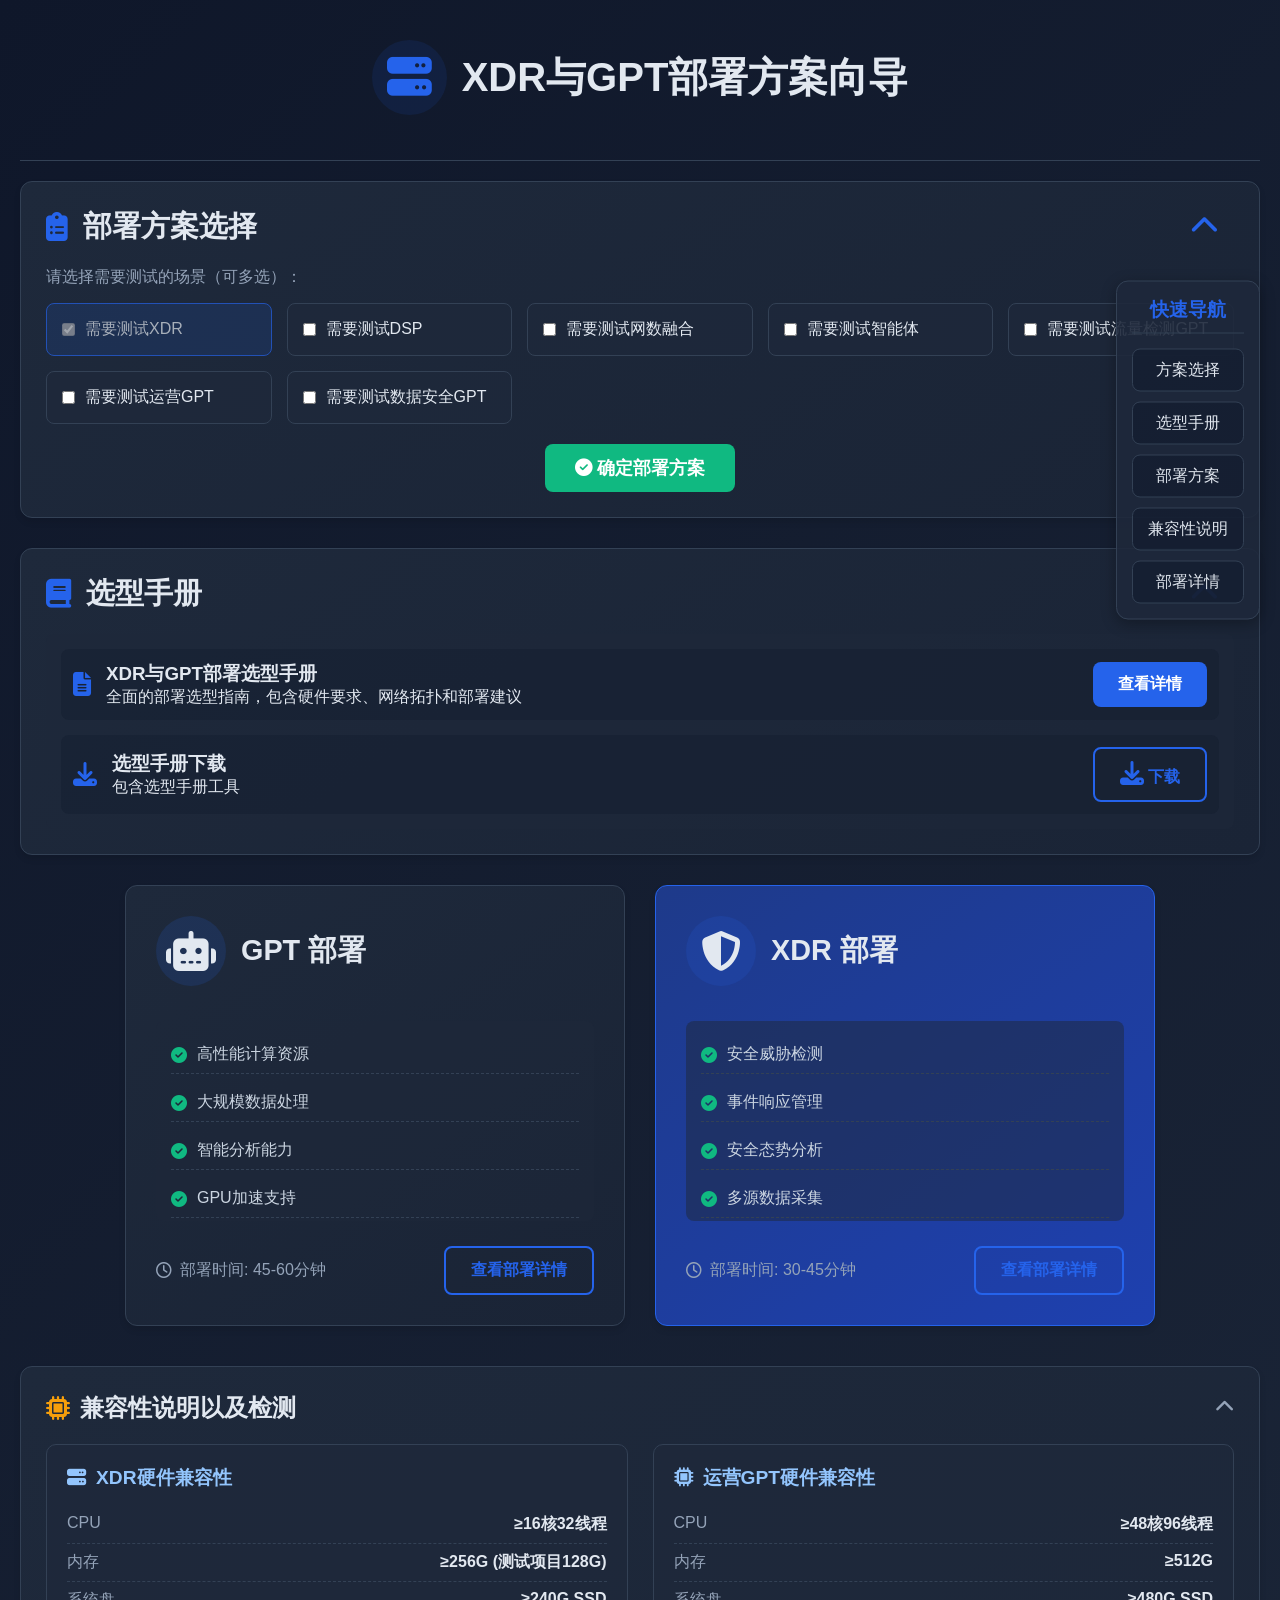
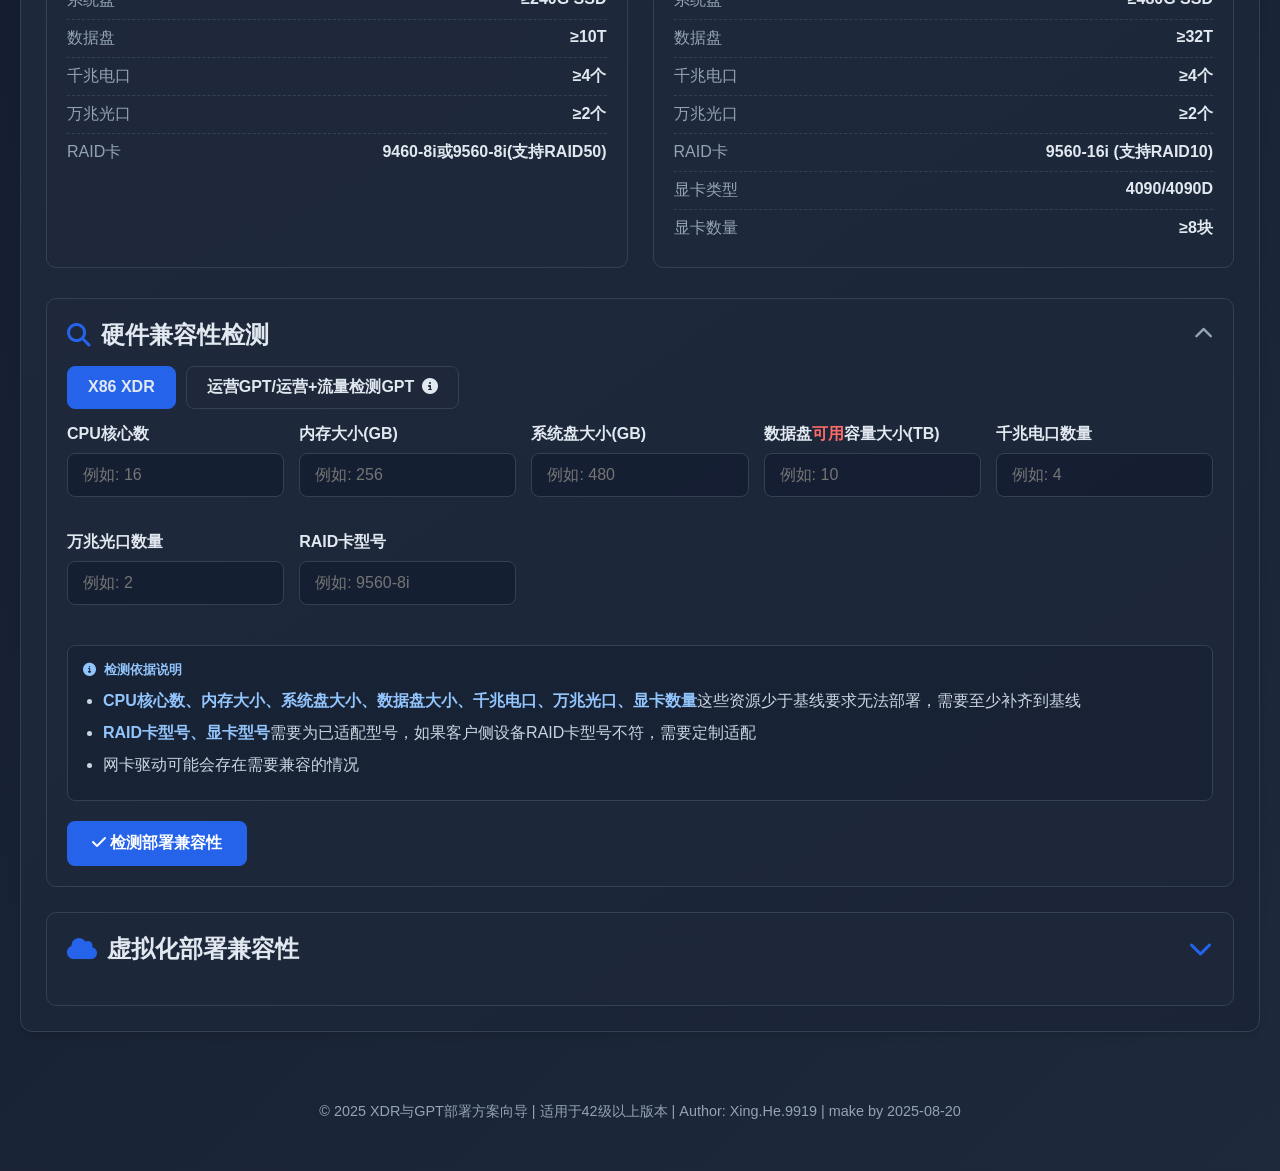
==== deployment-vercel-xdr.html @ 412e3602 "Add files via upload" ====
<!DOCTYPE html>
<html lang="zh-CN">
<head>
    <meta charset="UTF-8">
    <meta name="viewport" content="width=device-width, initial-scale=1.0">
    <title>XDR与GPT部署方案向导</title>
    <link rel="stylesheet" href="https://cdnjs.cloudflare.com/ajax/libs/font-awesome/6.4.0/css/all.min.css">
    <style>
        :root {
            --primary: #2563eb;
            --primary-dark: #1d4ed8;
            --secondary: #0f172a;
            --light: #f8fafc;
            --gray: #94a3b8;
            --success: #10b981;
            --warning: #f59e0b;
            --danger: #ef4444;
            --highlight: #ff6b6b;
            --card-shadow: 0 4px 6px rgba(0, 0, 0, 0.1);
            --transition: all 0.3s ease;
        }
        
        * {
            margin: 0;
            padding: 0;
            box-sizing: border-box;
            font-family: 'Segoe UI', Tahoma, Geneva, Verdana, sans-serif;
        }
        
        body {
            background: linear-gradient(135deg, #0f172a 0%, #1e293b 100%);
            color: #e2e8f0;
            min-height: 100vh;
            padding: 20px;
            position: relative;
        }
        
        .container {
            max-width: 1400px;
            margin: 0 auto;
            position: relative;
        }
        
        header {
            text-align: center;
            padding: 20px 0 30px;
            border-bottom: 1px solid #334155;
            margin-bottom: 20px;
        }
        
        .logo {
            display: flex;
            align-items: center;
            justify-content: center;
            gap: 15px;
            margin-bottom: 15px;
        }
        
        .logo i {
            font-size: 2.8rem;
            color: var(--primary);
            background: rgba(37, 99, 235, 0.1);
            padding: 15px;
            border-radius: 50%;
        }
        
        .logo h1 {
            font-size: 2.5rem;
            font-weight: 700;
            color: #e2e8f0;
        }
        
        /* 部署方案选择区域 */
        .deployment-scenario {
            background: linear-gradient(145deg, #1e293b, #1a2436);
            border: 1px solid #334155;
            border-radius: 12px;
            padding: 25px;
            margin-bottom: 30px;
            box-shadow: var(--card-shadow);
        }
        
        .scenario-header {
            display: flex;
            align-items: center;
            margin-bottom: 20px;
            cursor: pointer;
        }
        
        .scenario-header i {
            font-size: 1.8rem;
            color: var(--primary);
            margin-right: 15px;
        }
        
        .scenario-header h2 {
            font-size: 1.8rem;
            font-weight: 600;
            flex-grow: 1;
        }
        
        .toggle-btn {
            background: transparent;
            border: none;
            color: var(--gray);
            cursor: pointer;
            font-size: 1.2rem;
        }
        
        .scenario-options {
            display: grid;
            grid-template-columns: repeat(auto-fit, minmax(200px, 1fr));
            gap: 15px;
            margin-bottom: 20px;
        }
        
        .scenario-option {
            display: flex;
            align-items: center;
            padding: 15px;
            background: rgba(30, 41, 59, 0.7);
            border: 1px solid #334155;
            border-radius: 8px;
            cursor: pointer;
            transition: var(--transition);
            position: relative;
        }
        
        .scenario-option.disabled {
            cursor: not-allowed;
            opacity: 0.7;
        }
        
        .scenario-option.disabled label {
            cursor: not-allowed;
        }
        
        .scenario-option:hover:not(.disabled) {
            border-color: var(--primary);
            background: rgba(37, 99, 235, 0.1);
        }
        
        .scenario-option.selected {
            border-color: var(--primary);
            background: rgba(37, 99, 235, 0.2);
        }
        
        .scenario-option input {
            margin-right: 10px;
        }
        
        .scenario-option label {
            cursor: pointer;
            font-weight: 500;
        }
        
        .confirm-btn-container {
            text-align: center;
            margin-top: 20px;
        }
        
        .btn-confirm {
            padding: 12px 30px;
            background: var(--success);
            color: white;
            border: none;
            border-radius: 8px;
            font-weight: 600;
            cursor: pointer;
            transition: var(--transition);
            font-size: 1.1rem;
        }
        
        .btn-confirm:hover {
            background: #0da271;
            transform: translateY(-2px);
        }
        
        .deployment-recommendation {
            background: rgba(16, 185, 129, 0.15);
            border: 1px solid var(--success);
            border-radius: 8px;
            padding: 15px;
            display: none;
            margin-top: 20px;
            animation: fadeIn 0.5s ease;
        }
        
        .deployment-recommendation h4 {
            margin-bottom: 10px;
            color: var(--success);
            display: flex;
            align-items: center;
            gap: 10px;
        }
        
        .deployment-recommendation p {
            line-height: 1.6;
        }
        
        /* 场景选择区域 */
        .scenario-section {
            display: flex;
            gap: 30px;
            margin-bottom: 40px;
            flex-wrap: wrap;
            justify-content: center;
        }
        
        .scenario-card {
            background: linear-gradient(145deg, #1e293b, #1a2436);
            border: 1px solid #334155;
            border-radius: 12px;
            padding: 30px;
            width: 100%;
            max-width: 500px;
            box-shadow: var(--card-shadow);
            transition: var(--transition);
            cursor: pointer;
            display: flex;
            flex-direction: column;
            height: 100%;
        }
        
        .scenario-card:hover {
            transform: translateY(-5px);
            border-color: var(--primary);
            box-shadow: 0 10px 25px rgba(0, 0, 0, 0.2);
        }
        
        .scenario-card.selected {
            border-color: var(--primary);
            background: linear-gradient(145deg, #1e3a8a, #1e40af);
        }
        
        .card-header {
            display: flex;
            align-items: center;
            gap: 15px;
            margin-bottom: 20px;
        }
        
        .card-icon {
            font-size: 2.5rem;
            width: 70px;
            height: 70px;
            border-radius: 50%;
            display: flex;
            align-items: center;
            justify-content: center;
            background: rgba(37, 99, 235, 0.15);
        }
        
        .card-title {
            font-size: 1.8rem;
            font-weight: 700;
        }
        
        .card-content {
            margin-bottom: 25px;
            flex-grow: 1;
        }
        
        .requirements {
            list-style: none;
            margin-top: 15px;
            background: rgba(30, 41, 59, 0.5);
            border-radius: 8px;
            padding: 15px;
            min-height: 150px;
            max-height: 200px;
            overflow-y: auto;
        }
        
        .requirements li {
            display: flex;
            align-items: flex-start;
            gap: 10px;
            margin-bottom: 10px;
            color: #cbd5e1;
            padding: 8px 0;
            border-bottom: 1px dashed #334155;
        }
        
        .requirements li:last-child {
            border-bottom: none;
        }
        
        .requirements li i {
            color: var(--success);
            margin-top: 3px;
        }
        
        .card-footer {
            display: flex;
            justify-content: space-between;
            align-items: center;
            margin-top: auto;
        }
        
        .time-estimate {
            display: flex;
            align-items: center;
            gap: 8px;
            color: var(--gray);
        }
        
        .btn {
            padding: 12px 25px;
            border-radius: 8px;
            font-weight: 600;
            cursor: pointer;
            transition: var(--transition);
            border: none;
            font-size: 1rem;
        }
        
        .btn-primary {
            background: var(--primary);
            color: white;
        }
        
        .btn-primary:hover {
            background: var(--primary-dark);
        }
        
        .btn-outline {
            background: transparent;
            border: 2px solid var(--primary);
            color: var(--primary);
        }
        
        .btn-outline:hover {
            background: rgba(37, 99, 235, 0.1);
        }
        
        /* 兼容性说明以及检测 */
        .hardware-section {
            background: linear-gradient(145deg, #1e293b, #1a2436);
            border: 1px solid #334155;
            border-radius: 12px;
            padding: 25px;
            margin-bottom: 40px;
            box-shadow: var(--card-shadow);
        }
        
        .section-header {
            display: flex;
            align-items: center;
            justify-content: space-between;
            margin-bottom: 20px;
            cursor: pointer;
        }
        
        .section-title {
            font-size: 1.5rem;
            font-weight: 700;
            display: flex;
            align-items: center;
            gap: 10px;
        }
        
        .section-title i {
            color: var(--warning);
        }
        
        .hardware-content {
            display: grid;
            grid-template-columns: repeat(auto-fit, minmax(300px, 1fr));
            gap: 25px;
            margin-bottom: 30px;
        }
        
        .hardware-item {
            background: rgba(30, 41, 59, 0.7);
            border: 1px solid #334155;
            border-radius: 10px;
            padding: 20px;
        }
        
        .hardware-title {
            font-size: 1.2rem;
            margin-bottom: 15px;
            display: flex;
            align-items: center;
            gap: 10px;
            color: #93c5fd;
        }
        
        .specs {
            list-style: none;
        }
        
        .specs li {
            padding: 8px 0;
            border-bottom: 1px dashed #334155;
            display: flex;
            justify-content: space-between;
        }
        
        .specs li:last-child {
            border-bottom: none;
        }
        
        .spec-name {
            color: var(--gray);
        }
        
        .spec-value {
            font-weight: 600;
        }
        
        .highlight {
            color: var(--highlight);
            font-weight: 700;
        }
        
        /* 兼容性检测表单 */
        .compatibility-check {
            background: rgba(30, 41, 59, 0.7);
            border: 1px solid #334155;
            border-radius: 10px;
            padding: 20px;
            margin-top: 20px;
        }
        
        .check-header {
            display: flex;
            align-items: center;
            justify-content: space-between;
            margin-bottom: 15px;
            cursor: pointer;
        }
        
        .check-header-content {
            display: flex;
            align-items: center;
            gap: 10px;
        }
        
        .check-header-content i {
            color: var(--primary);
            font-size: 1.5rem;
        }
        
        .check-header-content h4 {
            font-size: 1.5rem;
            font-weight: 600;
        }
        
        .hardware-tabs {
            display: flex;
            gap: 10px;
            margin-bottom: 15px;
        }
        
        .hardware-tab {
            padding: 10px 20px;
            background: rgba(30, 41, 59, 0.7);
            border-radius: 8px;
            cursor: pointer;
            transition: var(--transition);
            border: 1px solid #334155;
            font-weight: 600;
            display: flex;
            align-items: center;
            gap: 8px;
            position: relative;
        }
        
        .hardware-tab:hover, .hardware-tab.active {
            background: var(--primary);
            border-color: var(--primary);
        }
        
        .hardware-form {
            display: none;
        }
        
        .hardware-form.active {
            display: block;
            animation: fadeIn 0.5s ease;
        }
        
        .form-group {
            margin-bottom: 20px;
        }
        
        .form-group label {
            display: block;
            margin-bottom: 8px;
            font-weight: 600;
        }
        
        .form-control {
            width: 100%;
            padding: 12px 15px;
            background: rgba(15, 23, 42, 0.5);
            border: 1px solid #334155;
            border-radius: 8px;
            color: white;
            font-size: 1rem;
        }
        
        .form-control:focus {
            outline: none;
            border-color: var(--primary);
        }
        
        .form-grid {
            display: grid;
            grid-template-columns: repeat(auto-fit, minmax(200px, 1fr));
            gap: 15px;
        }
        
        .result-box {
            margin-top: 20px;
            padding: 15px;
            border-radius: 8px;
            display: none;
            animation: fadeIn 0.5s ease;
        }
        
        .result-success {
            background: rgba(16, 185, 129, 0.15);
            border: 1px solid var(--success);
        }
        
        .result-warning {
            background: rgba(245, 158, 11, 0.15);
            border: 1px solid var(--warning);
        }
        
        .result-error {
            background: rgba(239, 68, 68, 0.15);
            border: 1px solid var(--danger);
        }
        
        /* 检测依据说明 */
        .compatibility-instructions {
            background: rgba(15, 23, 42, 0.3);
            border: 1px solid #334155;
            border-radius: 8px;
            padding: 15px;
            margin: 20px 0;
        }
        
        .compatibility-instructions h5 {
            color: #93c5fd;
            margin-bottom: 10px;
            display: flex;
            align-items: center;
            gap: 8px;
        }
        
        .compatibility-instructions ul {
            padding-left: 20px;
            color: #cbd5e1;
        }
        
        .compatibility-instructions li {
            margin-bottom: 8px;
            line-height: 1.5;
        }
        
        .compatibility-instructions li strong {
            color: #93c5fd;
        }
        
        .info-tooltip {
            position: relative;
            display: inline-block;
            cursor: help;
        }
        
        .info-tooltip .tooltip-text {
            visibility: hidden;
            width: 300px;
            background-color: #1e293b;
            color: #e2e8f0;
            text-align: center;
            border-radius: 6px;
            padding: 10px;
            position: absolute;
            z-index: 1;
            bottom: 125%;
            left: 50%;
            transform: translateX(-50%);
            opacity: 0;
            transition: opacity 0.3s;
            border: 1px solid #334155;
            box-shadow: 0 4px 8px rgba(0,0,0,0.3);
            font-size: 0.9rem;
            line-height: 1.4;
        }
        
        .info-tooltip:hover .tooltip-text {
            visibility: visible;
            opacity: 1;
        }
        
        /* 虚拟化部署兼容性区域 */
        .virtualization-section {
            background: rgba(30, 41, 59, 0.7);
            border: 1px solid #334155;
            border-radius: 10px;
            padding: 20px;
            margin-top: 25px;
        }
        
        .virtualization-header {
            display: flex;
            align-items: center;
            margin-bottom: 20px;
            gap: 10px;
            cursor: pointer;
        }
        
        .virtualization-header i {
            color: var(--primary);
            font-size: 1.5rem;
        }
        
        .virtualization-header h4 {
            font-size: 1.5rem;
            font-weight: 600;
            flex-grow: 1;
        }
        
        .virtualization-tabs {
            display: flex;
            gap: 10px;
            margin-bottom: 15px;
        }
        
        .virtualization-tab {
            padding: 10px 20px;
            background: rgba(30, 41, 59, 0.7);
            border-radius: 8px;
            cursor: pointer;
            transition: var(--transition);
            border: 1px solid #334155;
            font-weight: 600;
        }
        
        .virtualization-tab:hover, .virtualization-tab.active {
            background: var(--primary);
            border-color: var(--primary);
        }
        
        .virtualization-content {
            display: none;
        }
        
        .virtualization-content.active {
            display: block;
            animation: fadeIn 0.5s ease;
        }
        
        .compatibility-list {
            list-style: none;
            padding: 0;
            margin-top: 15px;
        }
        
        .compatibility-list li {
            padding: 10px 15px;
            margin-bottom: 8px;
            background: rgba(15, 23, 42, 0.3);
            border-radius: 8px;
            display: flex;
            align-items: center;
            gap: 10px;
        }
        
        .compatibility-list li i {
            color: var(--success);
        }
        
        .virtualization-warning {
            background: rgba(245, 158, 11, 0.15);
            border: 1px solid var(--warning);
            border-radius: 8px;
            padding: 15px;
            margin-top: 15px;
        }
        
        /* 详情区域 */
        .detail-section {
            display: none;
            background: linear-gradient(145deg, #1e293b, #1a2436);
            border: 1px solid #334155;
            border-radius: 12px;
            padding: 25px;
            box-shadow: var(--card-shadow);
            margin-bottom: 40px;
        }
        
        .detail-header {
            display: flex;
            align-items: center;
            justify-content: space-between;
            margin-bottom: 25px;
            padding-bottom: 15px;
            border-bottom: 1px solid #334155;
        }
        
        .detail-title {
            font-size: 1.8rem;
            font-weight: 700;
            display: flex;
            align-items: center;
            gap: 15px;
        }
        
        .tabs {
            display: flex;
            gap: 10px;
            margin-bottom: 25px;
            flex-wrap: wrap;
        }
        
        .tab {
            padding: 12px 25px;
            background: rgba(30, 41, 59, 0.7);
            border-radius: 8px;
            cursor: pointer;
            transition: var(--transition);
            border: 1px solid #334155;
            font-weight: 600;
        }
        
        .tab:hover, .tab.active {
            background: var(--primary);
            border-color: var(--primary);
        }
        
        .tab-content {
            display: none;
        }
        
        .tab-content.active {
            display: block;
            animation: fadeIn 0.5s ease;
        }
        
        @keyframes fadeIn {
            from { opacity: 0; transform: translateY(10px); }
            to { opacity: 1; transform: translateY(0); }
        }
        
        .compatibility-grid {
            display: grid;
            grid-template-columns: repeat(auto-fit, minmax(300px, 1fr));
            gap: 20px;
        }
        
        .compatibility-card {
            background: rgba(30, 41, 59, 0.7);
            border: 1px solid #334155;
            border-radius: 10px;
            padding: 20px;
            transition: var(--transition);
        }
        
       .compatibility-card:hover {
            transform: translateY(-3px);
            border-color: var(--primary);
        }
        
        .card-status {
            display: flex;
            align-items: center;
            gap: 8px;
            margin-bottom: 15px;
            font-weight: 600;
        }
        
        .status-dot {
            width: 12px;
            height: 12px;
            border-radius: 50%;
        }
        
        .status-approved {
            background: var(--success);
        }
        
        .status-warning {
            background: var(--warning);
        }
        
        .status-pending {
            background: var(--gray);
        }
        
        .topology-diagram {
            background: rgba(30, 41, 59, 0.7);
            border-radius: 10px;
            padding: 25px;
            text-align: center;
            border: 1px solid #334155;
            margin-bottom: 25px;
            overflow: auto;
        }
        
        .topology-img {
            max-width: 100%;
            border-radius: 8px;
            box-shadow: 0 4px 8px rgba(0, 0, 0, 0.2);
        }
        
        .ports-table {
            width: 100%;
            border-collapse: collapse;
            background: rgba(30, 41, 59, 0.7);
            border-radius: 10px;
            overflow: hidden;
            border: 1px solid #334155;
        }
        
        .ports-table th {
            background: rgba(37, 99, 235, 0.2);
            padding: 15px;
            text-align: left;
        }
        
        .ports-table td {
            padding: 12px 15px;
            border-bottom: 1px solid #334155;
        }
        
        .ports-table tr:last-child td {
            border-bottom: none;
        }
        
        .ports-table tr:nth-child(even) {
            background: rgba(15, 23, 42, 0.3);
        }
        
        .steps-container {
            counter-reset: step;
        }
        
        .step {
            display: flex;
            margin-bottom: 25px;
            padding-bottom: 25px;
            border-bottom: 1px dashed #334155;
            position: relative;
        }
        
        .step:last-child {
            border-bottom: none;
            margin-bottom: 0;
            padding-bottom: 0;
        }
        
        .step-number {
            min-width: 40px;
            height: 40px;
            background: var(--primary);
            border-radius: 50%;
            display: flex;
            align-items: center;
            justify-content: center;
            font-weight: 700;
            margin-right: 20px;
            position: relative;
        }
        
        .step-number:before {
            counter-increment: step;
            content: counter(step);
        }
        
        .step-content {
            flex-grow: 1;
        }
        
        .step-title {
            font-size: 1.2rem;
            margin-bottom: 10px;
            font-weight: 700;
        }
        
        .step-description {
            color: #cbd5e1;
            margin-bottom: 15px;
            line-height: 1.6;
        }
        
        .step-actions {
            display: flex;
            gap: 10px;
        }
        
        .btn-sm {
            padding: 8px 15px;
            font-size: 0.9rem;
        }
        
        .btn-secondary {
            background: #4a5568;
            color: white;
        }
        
        .btn-secondary:hover {
            background: #3d4657;
        }
        
        .btn-success {
            background: var(--success);
            color: white;
        }
        
        .btn-success:hover {
            background: #0da271;
        }
        
        .btn-warning {
            background: var(--warning);
            color: white;
        }
        
        .btn-warning:hover {
            background: #db8c0a;
        }
        
        .step-completed {
            position: absolute;
            top: 10px;
            right: 10px;
            background: var(--success);
            color: white;
            padding: 5px 10px;
            border-radius: 20px;
            font-size: 0.85rem;
            display: none;
        }
        
        .step.completed .step-completed {
           display: block;
        }
        
        .step.completed .step-number {
            background: var(--success);
        }
        
        .footer {
            text-align: center;
            padding: 30px 0;
            color: var(--gray);
            font-size: 0.9rem;
        }
        
        .deployment-status {
            display: flex;
            align-items: center;
            gap: 10px;
            background: rgba(30, 41, 59, 0.7);
            border: 1px solid #334155;
            border-radius: 8px;
            padding: 12px 15px;
            margin-bottom: 20px;
        }
        
        .status-indicator {
            width: 12px;
            height: 12px;
            border-radius: 50%;
            background: var(--gray);
        }
        
        .status-active {
            background: var(--success);
            box-shadow: 0 0 8px var(--success);
        }
        
        .topology-notes {
            background: rgba(30, 41, 59, 0.7);
            border-radius: 10px;
            padding: 20px;
            border: 1px solid #334155;
            margin-top: 20px;
        }
        
        .topology-notes h4 {
            margin-bottom: 15px;
            color: #93c5fd;
        }
        
        .topology-notes ol {
            padding-left: 20px;
        }
        
        .topology-notes li {
            margin-bottom: 10px;
            line-height: 1.6;
        }
        
        /* 选型手册模块 */
        .selection-guide {
            background: linear-gradient(145deg, #1e293b, #1a2436);
            border: 1px solid #334155;
            border-radius: 12px;
            padding: 25px;
            margin-bottom: 30px;
            box-shadow: var(--card-shadow);
        }
        
        .guide-header {
            display: flex;
            align-items: center;
            margin-bottom: 20px;
            cursor: pointer;
        }
        
        .guide-header i {
            font-size: 1.8rem;
            color: var(--primary);
            margin-right: 15px;
        }
        
        .guide-header h2 {
            font-size: 1.8rem;
            font-weight: 600;
            flex-grow: 1;
        }
        
        .guide-content {
            display: flex;
            flex-direction: column;
            gap: 15px;
            padding: 15px;
            background: rgba(30, 41, 59, 0.5);
            border-radius: 8px;
        }
        
        .guide-item {
            display: flex;
            align-items: center;
            gap: 15px;
            padding: 12px;
            border-radius: 8px;
            background: rgba(15, 23, 42, 0.3);
            transition: var(--transition);
            flex-wrap: wrap;
        }
        
        .guide-item:hover {
            background: rgba(37, 99, 235, 0.1);
        }
        
        .guide-item i {
            font-size: 1.5rem;
            color: var(--primary);
        }
        
        .guide-text {
            flex-grow: 1;
        }
        
        /* 快速导航 */
        .quick-nav {
            position: fixed;
            top: 50%;
            right: 20px;
            transform: translateY(-50%);
            background: rgba(30, 41, 59, 0.9);
            border: 1px solid #334155;
            border-radius: 12px;
            padding: 15px;
            z-index: 1000;
            box-shadow: 0 4px 15px rgba(0, 0, 0, 0.3);
        }
        
        .nav-title {
            text-align: center;
            margin-bottom: 15px;
            padding-bottom: 10px;
            border-bottom: 1px solid #334155;
            color: var(--primary);
        }
        
        .nav-links {
            display: flex;
            flex-direction: column;
            gap: 10px;
        }
        
        .nav-link {
            padding: 10px 15px;
            background: rgba(15, 23, 42, 0.5);
            border-radius: 8px;
            cursor: pointer;
            transition: var(--transition);
            border: 1px solid #334155;
            text-align: center;
        }
        
        .nav-link:hover, .nav-link.active {
            background: var(--primary);
            border-color: var(--primary);
        }
        
        /* 网络规划表格样式 */
        .network-table {
            width: 100%;
            border-collapse: collapse;
            background: rgba(30, 41, 59, 0.7);
            border-radius: 10px;
            overflow: hidden;
            border: 1px solid #334155;
            margin-top: 15px;
        }
        
        .network-table th, .network-table td {
            padding: 12px 15px;
            border: 1px solid #334155;
        }
        
        .network-table th {
            background: rgba(37, 99, 235, 0.2);
            text-align: left;
        }
        
        .network-table tr:nth-child(even) {
            background: rgba(15, 23, 42, 0.3);
        }
        
        /* 响应式设计 */
        @media (max-width: 992px) {
            .scenario-section {
                flex-direction: column;
                align-items: center;
            }
            
            .scenario-card {
                max-width: 100%;
            }
            
            .quick-nav {
                display: none;
            }
        }
        
        @media (max-width: 768px) {
            .logo h1 {
                font-size: 2rem;
            }
            
            .card-title {
                font-size: 1.5rem;
            }
            
            .hardware-content {
                grid-template-columns: 1fr;
            }
            
            .detail-title {
                font-size: 1.5rem;
            }
            
            .tabs {
                overflow-x: auto;
                padding-bottom: 10px;
            }
            
            .scenario-options {
                grid-template-columns: 1fr 1fr;
            }
            
            .network-table {
                font-size: 0.85rem;
            }
            
            .network-table th, .network-table td {
                padding: 8px 10px;
            }
        }
        
        @media (max-width: 480px) {
            .scenario-options {
                grid-template-columns: 1fr;
            }
            
            .network-table {
                font-size: 0.75rem;
            }
            
            .network-table th, .network-table td {
                padding: 6px 8px;
            }
        }
    </style>
</head>
<body>
    <div class="container">
        <header>
            <div class="logo">
                <i class="fas fa-server"></i>
                <h1>XDR与GPT部署方案向导</h1>
            </div>
        </header>
        
        <!-- 快速导航 -->
        <div class="quick-nav">
            <h3 class="nav-title">快速导航</h3>
            <div class="nav-links">
                <div class="nav-link" onclick="scrollToSection('deployment-scenario')">方案选择</div>
                <div class="nav-link" onclick="scrollToSection('selection-guide')">选型手册</div>
                <div class="nav-link" onclick="scrollToSection('scenario-section')">部署方案</div>
                <div class="nav-link" onclick="scrollToSection('hardware-section')">兼容性说明</div>
                <div class="nav-link" onclick="scrollToSection('detail-section')">部署详情</div>
            </div>
        </div>
        
        <!-- 部署方案选择区域 -->
        <section class="deployment-scenario" id="deployment-scenario">
            <div class="scenario-header" onclick="toggleSection(this.parentNode)">
                <i class="fas fa-clipboard-list"></i>
                <h2>部署方案选择</h2>
                <button class="toggle-btn">
                    <i class="fas fa-chevron-up"></i>
                </button>
            </div>
            
            <div class="scenario-content">
                <p style="margin-bottom: 15px; color: #94a3b8;">请选择需要测试的场景（可多选）：</p>
                
                <div class="scenario-options">
                    <div class="scenario-option disabled selected" onclick="toggleScenario('xdr')">
                        <input type="checkbox" id="scenario-xdr" checked disabled>
                        <label for="scenario-xdr">需要测试XDR</label>
                    </div>
                    
                    <div class="scenario-option" onclick="toggleScenario('dsp')">
                        <input type="checkbox" id="scenario-dsp">
                        <label for="scenario-dsp">需要测试DSP</label>
                    </div>
                    
                    <div class="scenario-option" onclick="toggleScenario('network')">
                        <input type="checkbox" id="scenario-network">
                        <label for="scenario-network">需要测试网数融合</label>
                    </div>
                    
                    <div class="scenario-option" onclick="toggleScenario('ai')">
                        <input type="checkbox" id="scenario-ai">
                        <label for="scenario-ai">需要测试智能体</label>
                    </div>
                    
                    <div class="scenario-option" onclick="toggleScenario('flow-gpt')">
                        <input type="checkbox" id="scenario-flow-gpt">
                        <label for="scenario-flow-gpt">需要测试流量检测GPT</label>
                    </div>
                    
                    <div class="scenario-option" onclick="toggleScenario('ops-gpt')">
                        <input type="checkbox" id="scenario-ops-gpt">
                        <label for="scenario-ops-gpt">需要测试运营GPT</label>
                    </div>
                    
                    <div class="scenario-option" onclick="toggleScenario('data-gpt')">
                        <input type="checkbox" id="scenario-data-gpt">
                        <label for="scenario-data-gpt">需要测试数据安全GPT</label>
                    </div>
                </div>
                
                <div class="confirm-btn-container">
                    <button class="btn-confirm" onclick="confirmScenarios()">
                        <i class="fas fa-check-circle"></i> 确定部署方案
                    </button>
                </div>
                
                <div class="deployment-recommendation" id="deployment-recommendation">
                    <h4><i class="fas fa-lightbulb"></i> 部署方案建议</h4>
                    <p id="recommendation-text"></p>
                </div>
            </div>
        </section>
        
        <!-- 选型手册模块 -->
        <section class="selection-guide" id="selection-guide">
            <div class="guide-header" onclick="toggleSection(this.parentNode)">
                <i class="fas fa-book"></i>
                <h2>选型手册</h2>
                <button class="toggle-btn">
                    <i class="fas fa-chevron-up"></i>
                </button>
            </div>
            
            <div class="guide-content">
                <div class="guide-item">
                    <i class="fas fa-file-alt"></i>
                    <div class="guide-text">
                        <h3>XDR与GPT部署选型手册</h3>
                        <p>全面的部署选型指南，包含硬件要求、网络拓扑和部署建议</p>
                    </div>
                    <button class="btn btn-primary" onclick="window.open('https://support.sangfor.com.cn/productDocument/read?product_id=141&version_id=1132&category_id=329758', '_blank')">
                        查看详情
                    </button>
                </div>
                
                <div class="guide-item">
                    <i class="fas fa-download"></i>
                    <div class="guide-text">
                        <h3>选型手册下载</h3>
                        <p>包含选型手册工具</p>
                    </div>
                    <button class="btn btn-outline">
                        <i class="fas fa-download"></i> 下载
                    </button>
                </div>
            </div>
        </section>
        
        <main>
            <section class="scenario-section" id="scenario-section">
                <div class="scenario-card" id="gpt-card" onclick="selectScenario('gpt')">
                    <div class="card-header">
                        <div class="card-icon">
                            <i class="fas fa-robot"></i>
                        </div>
                        <div>
                            <h2 class="card-title">GPT 部署</h2>
                        </div>
                    </div>
                    <div class="card-content">
                        <ul class="requirements">
                            <li><i class="fas fa-check-circle"></i> 高性能计算资源</li>
                            <li><i class="fas fa-check-circle"></i> 大规模数据处理</li>
                            <li><i class="fas fa-check-circle"></i> 智能分析能力</li>
                            <li><i class="fas fa-check-circle"></i> GPU加速支持</li>
                            <li><i class="fas fa-check-circle"></i> 高速网络连接</li>
                        </ul>
                    </div>
                    <div class="card-footer">
                        <div class="time-estimate">
                            <i class="far fa-clock"></i>
                            <span>部署时间: 45-60分钟</span>
                        </div>
                        <button class="btn btn-outline" onclick="viewDetails('gpt', event)">查看部署详情</button>
                    </div>
                </div>
                
                <div class="scenario-card" id="xdr-card" onclick="selectScenario('xdr')">
                    <div class="card-header">
                        <div class="card-icon">
                            <i class="fas fa-shield-alt"></i>
                        </div>
                        <div>
                            <h2 class="card-title">XDR 部署</h2>
                        </div>
                    </div>
                    <div class="card-content">
                        <ul class="requirements">
                            <li><i class="fas fa-check-circle"></i> 安全威胁检测</li>
                            <li><i class="fas fa-check-circle"></i> 事件响应管理</li>
                            <li><i class="fas fa-check-circle"></i> 安全态势分析</li>
                            <li><i class="fas fa-check-circle"></i> 多源数据采集</li>
                            <li><i class="fas fa-check-circle"></i> 实时监控告警</li>
                        </ul>
                    </div>
                    <div class="card-footer">
                        <div class="time-estimate">
                            <i class="far fa-clock"></i>
                            <span>部署时间: 30-45分钟</span>
                        </div>
                        <button class="btn btn-outline" onclick="viewDetails('xdr', event)">查看部署详情</button>
                    </div>
                </div>
            </section>
            
            <!-- 兼容性说明以及检测 -->
            <section class="hardware-section" id="hardware-section">
                <div class="section-header" onclick="toggleSection(this.parentNode)">
                    <h3 class="section-title"><i class="fas fa-microchip"></i> 兼容性说明以及检测</h3>
                    <button class="toggle-btn">
                        <i class="fas fa-chevron-up"></i>
                    </button>
                </div>
                
                <div class="hardware-content">
                    <div class="hardware-item">
                        <h4 class="hardware-title"><i class="fas fa-server"></i> XDR硬件兼容性</h4>
                        <ul class="specs">
                            <li><span class="spec-name">CPU</span><span class="spec-value">≥16核32线程</span></li>
                            <li><span class="spec-name">内存</span><span class="spec-value">≥256G (测试项目128G)</span></li>
                            <li><span class="spec-name">系统盘</span><span class="spec-value">≥240G SSD</span></li>
                            <li><span class="spec-name">数据盘</span><span class="spec-value">≥10T</span></li>
                            <li><span class="spec-name">千兆电口</span><span class="spec-value">≥4个</span></li>
                            <li><span class="spec-name">万兆光口</span><span class="spec-value">≥2个</span></li>
                            <li><span class="spec-name">RAID卡</span><span class="spec-value">9460-8i或9560-8i(支持RAID50)</span></li>
                        </ul>
                    </div>
                    
                    <div class="hardware-item">
                        <h4 class="hardware-title"><i class="fas fa-microchip"></i> 运营GPT硬件兼容性</h4>
                        <ul class="specs">
                            <li><span class="spec-name">CPU</span><span class="spec-value">≥48核96线程</span></li>
                            <li><span class="spec-name">内存</span><span class="spec-value">≥512G</span></li>
                            <li><span class="spec-name">系统盘</span><span class="spec-value">≥480G SSD</span></li>
                            <li><span class="spec-name">数据盘</span><span class="spec-value">≥32T</span></li>
                            <li><span class="spec-name">千兆电口</span><span class="spec-value">≥4个</span></li>
                            <li><span class="spec-name">万兆光口</span><span class="spec-value">≥2个</span></li>
                            <li><span class="spec-name">RAID卡</span><span class="spec-value">9560-16i (支持RAID10)</span></li>
                            <li><span class="spec-name">显卡类型</span><span class="spec-value">4090/4090D</span></li>
                            <li><span class="spec-name">显卡数量</span><span class="spec-value">≥8块</span></li>
                        </ul>
                    </div>
                </div>
                
                <div class="compatibility-check">
                    <div class="check-header" onclick="toggleCompatibilityCheck()">
                        <div class="check-header-content">
                            <i class="fas fa-search"></i>
                            <h4>硬件兼容性检测</h4>
                        </div>
                        <button class="toggle-btn">
                            <i class="fas fa-chevron-up"></i>
                        </button>
                    </div>
                    
                    <div class="compatibility-check-content">
                        <div class="hardware-tabs">
                            <div class="hardware-tab active" onclick="switchHardwareTab('xdr')">X86 XDR</div>
                            <div class="hardware-tab" onclick="switchHardwareTab('gpt')">
                                运营GPT/运营+流量检测GPT
                                <div class="info-tooltip">
                                    <i class="fas fa-info-circle"></i>
                                    <span class="tooltip-text">运营+流量检测GPT为同一台8卡设备同时部署运营+流量检测GPT</span>
                                </div>
                            </div>
                        </div>
                        
                        <!-- XDR检测表单 -->
                        <div id="xdr-form" class="hardware-form active">
                            <div class="form-grid">
                                <div class="form-group">
                                    <label for="xdr-cpu-info">CPU核心数</label>
                                    <input type="number" id="xdr-cpu-info" class="form-control" placeholder="例如: 16">
                                </div>
                                
                                <div class="form-group">
                                    <label for="xdr-memory-info">内存大小(GB)</label>
                                    <input type="number" id="xdr-memory-info" class="form-control" placeholder="例如: 256">
                                </div>
                                
                                <div class="form-group">
                                    <label for="xdr-system-disk">系统盘大小(GB)</label>
                                    <input type="number" id="xdr-system-disk" class="form-control" placeholder="例如: 480">
                                </div>
                                
                                <div class="form-group">
                                    <label for="xdr-data-disk">数据盘<span class="highlight">可用</span>容量大小(TB)</label>
                                    <input type="number" id="xdr-data-disk" class="form-control" placeholder="例如: 10">
                                </div>
                                
                                <div class="form-group">
                                    <label for="xdr-gigabit-ports">千兆电口数量</label>
                                    <input type="number" id="xdr-gigabit-ports" class="form-control" placeholder="例如: 4">
                                </div>
                                
                                <div class="form-group">
                                    <label for="xdr-ten-gigabit-ports">万兆光口数量</label>
                                    <input type="number" id="xdr-ten-gigabit-ports" class="form-control" placeholder="例如: 2">
                                </div>
                                
                                <div class="form-group">
                                    <label for="xdr-raid-info">RAID卡型号</label>
                                    <input type="text" id="xdr-raid-info" class="form-control" placeholder="例如: 9560-8i">
                                </div>
                            </div>
                            
                            <!-- 新增检测依据说明 -->
                            <div class="compatibility-instructions">
                                <h5><i class="fas fa-info-circle"></i> 检测依据说明</h5>
                                <ul>
                                    <li><strong>CPU核心数、内存大小、系统盘大小、数据盘大小、千兆电口、万兆光口、显卡数量</strong>这些资源少于基线要求无法部署，需要至少补齐到基线</li>
                                    <li><strong>RAID卡型号、显卡型号</strong>需要为已适配型号，如果客户侧设备RAID卡型号不符，需要定制适配</li>
                                    <li>网卡驱动可能会存在需要兼容的情况</li>
                                </ul>
                            </div>
                            
                            <button class="btn btn-primary" onclick="checkCompatibility('xdr')">
                                <i class="fas fa-check"></i> 检测部署兼容性
                            </button>
                        </div>
                        
                        <!-- GPT检测表单 -->
                        <div id="gpt-form" class="hardware-form">
                            <div class="form-grid">
                                <div class="form-group">
                                    <label for="gpt-cpu-info">CPU核心数</label>
                                    <input type="number" id="gpt-cpu-info" class="form-control" placeholder="例如: 48">
                                </div>
                                
                                <div class="form-group">
                                    <label for="gpt-memory-info">内存大小(GB)</label>
                                    <input type="number" id="gpt-memory-info" class="form-control" placeholder="例如: 512">
                                </div>
                                
                                <div class="form-group">
                                    <label for="gpt-system-disk">系统盘大小(GB)</label>
                                    <input type="number" id="gpt-system-disk" class="form-control" placeholder="例如: 960">
                                </div>
                                
                                <div class="form-group">
                                    <label for="gpt-data-disk">数据盘<span class="highlight">裸</span>容量大小(TB)</label>
                                    <input type="number" id="gpt-data-disk" class="form-control" placeholder="例如: 32">
                                </div>
                                
                                <div class="form-group">
                                    <label for="gpt-gigabit-ports">千兆电口数量</label>
                                    <input type="number" id="gpt-gigabit-ports" class="form-control" placeholder="例如: 4">
                                </div>
                                
                                <div class="form-group">
                                    <label for="gpt-ten-gigabit-ports">万兆光口数量</label>
                                    <input type="number" id="gpt-ten-gigabit-ports" class="form-control" placeholder="例如: 2">
                                </div>
                                
                                <div class="form-group">
                                    <label for="gpt-raid-info">RAID卡型号</label>
                                    <input type="text" id="gpt-raid-info" class="form-control" placeholder="例如: 9560-16i">
                                </div>
                                
                                <div class="form-group">
                                    <label for="gpt-gpu-type">显卡型号</label>
                                    <input type="text" id="gpt-gpu-type" class="form-control" placeholder="例如: 4090">
                                </div>
                                
                                <div class="form-group">
                                    <label for="gpt-gpu-count">显卡数量</label>
                                    <input type="number" id="gpt-gpu-count" class="form-control" placeholder="例如: 8">
                                </div>
                            </div>
                            
                            <!-- 新增检测依据说明 -->
                            <div class="compatibility-instructions">
                                <h5><i class="fas fa-info-circle"></i> 检测依据说明</h5>
                                <ul>
                                    <li><strong>CPU核心数、内存大小、系统盘大小、数据盘大小、千兆电口、万兆光口、显卡数量</strong>这些资源少于基线要求无法部署，需要至少补齐到基线</li>
                                    <li><strong>RAID卡型号、显卡型号</strong>需要为已适配型号，如果客户侧设备RAID卡型号不符，需要定制适配</li>
                                    <li>网卡驱动可能会存在需要兼容的情况</li>
                                </ul>
                            </div>
                            
                            <button class="btn btn-primary" onclick="checkCompatibility('gpt')">
                                <i class="fas fa-check"></i> 检测部署兼容性
                            </button>
                        </div>
                        
                        <div id="compatibility-result" class="result-box">
                            <h4><i class="fas fa-info-circle"></i> 检测结果</h4>
                            <p id="result-text"></p>
                        </div>
                    </div>
                </div>
                
                <!-- 虚拟化部署兼容性区域 - 默认收起 -->
                <div class="virtualization-section">
                    <div class="virtualization-header" onclick="toggleSection(this.parentNode)">
                        <i class="fas fa-cloud"></i>
                        <h4>虚拟化部署兼容性</h4>
                        <button class="toggle-btn">
                            <i class="fas fa-chevron-down"></i>
                        </button>
                    </div>
                    
                    <div class="virtualization-content" style="display:none">
                        <div class="virtualization-tabs">
                            <div class="virtualization-tab active" onclick="switchVirtualizationTab('xdr')">XDR虚拟化</div>
                            <div class="virtualization-tab" onclick="switchVirtualizationTab('gpt')">GPT虚拟化</div>
                        </div>
                        
                        <!-- XDR虚拟化兼容性内容 -->
                        <div id="xdr-virtualization" class="virtualization-content active">
                            <p>XDR支持以下虚拟化平台：</p>
                            <ul class="compatibility-list">
                                <li><i class="fas fa-check-circle"></i> 深信服HCI 6.8.0及以上版本</li>
                                <li><i class="fas fa-check-circle"></i> VMware ESXI 7.0及以上版本</li>
                                <li><i class="fas fa-check-circle"></i> 华为云FusionCompute 8.0及以上版本</li>
                                <li><i class="fas fa-check-circle"></i> 华为云HCS 8.0及以上版本</li>
                                <li><i class="fas fa-check-circle"></i> 阿里云Apsara Uni-manager enterprise 3.16.2及以上版本</li>
                            </ul>
                        </div>
                        
                        <!-- GPT虚拟化兼容性内容 -->
                        <div id="gpt-virtualization" class="virtualization-content">
                            <div class="virtualization-warning">
                                <h4><i class="fas fa-exclamation-triangle"></i> 重要提示</h4>
                                <p>GPT默认不支持虚拟化交付。需要虚拟化交付请联系产品线定制团队进行特殊定制。</p>
                            </div>
                            
                            <p>如果确实需要虚拟化部署GPT，需满足以下特殊条件：</p>
                            <ul class="compatibility-list">
                                <li><i class="fas fa-check-circle"></i> 支持大容量高速存储</li>
                                <li><i class="fas fa-check-circle"></i> 支持高速网络(10Gbps以上)</li>
                            </ul>
                            
                            <p style="margin-top: 15px;">请联系产品线定制团队获取更多信息：</p>
                            <button class="btn btn-warning" style="margin-top: 10px;">
                                <i class="fas fa-envelope"></i> 联系定制团队
                            </button>
                        </div>
                    </div>
                </div>
            </section>
            
            <section class="detail-section" id="detail-section">
                <div class="detail-header">
                    <h2 class="detail-title">
                        <i class="fas fa-robot" id="scenario-icon"></i>
                        <span id="scenario-title">GPT 部署</span>
                    </h2>
                    <button class="btn btn-outline" onclick="backToSelection()">
                        <i class="fas fa-arrow-left"></i> 返回方案选择
                    </button>
                </div>
                
                <div class="tabs">
                    <div class="tab active" onclick="openTab('packages')">软件包及工具准备</div>
                    <div class="tab" onclick="openTab('compatibility')">软件兼容性</div>
                    <div class="tab" onclick="openTab('topology')">部署拓扑</div>
                    <div class="tab" onclick="openTab('ports')">端口矩阵</div>
                    <div class="tab" onclick="openTab('steps')">部署步骤</div>
                </div>
                
                <div id="packages" class="tab-content active">
                    <h3><i class="fas fa-box-open"></i> 软件包及工具准备</h3>
                    
                    <div class="compatibility-card">
                        <div class="card-status">
                            <div class="status-dot status-approved"></div>
                            <span>基础工具</span>
                        </div>
                        <ul class="specs">
                            <li><span class="spec-name">Chrome浏览器</span><span class="spec-value">用于访问Web控制台 <a href="https://www.google.com/chrome/" target="_blank">[官网下载]</a></span></li>
                            <li><span class="spec-name">MobaXterm软件</span>用于通过SSH访问 <a href="https://mobaxterm.mobatek.net/" target="_blank">[官网下载]</a></span></li>
                            <li><span class="spec-name">Winscp软件</span><span class="spec-value">用于异常情况下上传bin包到后台 <a href="https://winscp.net/" target="_blank">[官网下载]</a></span></li>
                        </ul>
                    </div>
                    
                    <div id="gpt-packages" style="display:none;">
                        <div class="compatibility-card">
                            <div class="card-status">
                                <div class="status-dot status-warning"></div>
                                <span>升级包(仅老版本升级需要)</span>
                            </div>
                            <ul class="specs">
                                <li><span class="spec-name">XDR_GPT_SYSTEM_*.bin</span><span class="spec-value">运营+检测GPT系统升级包</span></li>
                                <li><span class="spec-name">SEC_GPT_SYSTEM_*.bin</span><span class="spec-value">纯检测GPT系统升级包</span></li>
                            </ul>
                        </div>
                    </div>
                    
                    <div id="xdr-packages" style="display:none;">
                        <div class="compatibility-card">
                            <div class="card-status">
                                <div class="status-dot status-warning"></div>
                                <span>虚拟化部署专用(仅虚拟化部署需要)</span>
                            </div>
                            <ul class="specs">
                                <li><span class="spec-name">qcow2镜像包</span><span class="spec-value">用于导入基础镜像</span></li>
                                <li><span class="spec-name">业务初始化/bin包</span><span class="spec-value">用于业务初始化</span></li>
                            </ul>
                        </div>
                        
                        <div class="compatibility-card">
                            <div class="card-status">
                                <div class="status-dot status-warning"></div>
                                <span>升级包(仅老版本升级需要)</span>
                            </div>
                            <ul class="specs">
                                <li><span class="spec-name">XDR-2.0.42_Deploy_*.bin</span><span class="spec-value">XDR系统升级包</span></li>
                            </ul>
                        </div>
                    </div>
                </div>
                
                <div id="compatibility" class="tab-content">
                    <h3><i class="fas fa-check-circle"></i> 软件兼容性说明</h3>
                    <p>以下为当前部署方案的兼容性要求：</p>
                    
                    <div class="compatibility-grid">
                        <div class="compatibility-card">
                            <div class="card-status">
                                <div class="status-dot status-approved"></div>
                                <span>硬件部署</span>
                            </div>
                            <ul class="specs">
                                <li><span class="spec-name">适配硬件</span><span class="spec-value" id="compatibility-hardware">H8230及宽恒设备</span></li>
                            </ul>
                        </div>
                    </div>
                </div>
                
                <div id="topology" class="tab-content">
                    <h3><i class="fas fa-project-diagram"></i> 部署拓扑说明</h3>
                    <p>XDR跟GPT集群的整体拓扑如下图所示：</p>
                    
                    <div class="topology-diagram">
                        <img src="https://support.sangfor.com.cn/_static/202507/83e7f54f61e511f084e6fa163e0bdd14.png" alt="XDR与GPT部署拓扑图" class="topology-img">
                    </div>
                    
                    <div class="topology-notes">
                        <h4>拓扑说明</h4>
                        <ol>
                            <li>XDR跟GPT集群在2.0.42版本之后变成两个独立的集群，增加架构以及部署的灵活性（支持信创GPT集群对接非信创XDR集群，反之亦然），支持能力单独演进，老架构（版本小于等于2.0.40）的XDR跟GPT在同一个集群耦合度比较高，不利于单独的能力演进；</li>
                            <li>XDR集群至少需要3节点起步做一个集群，GPT集群则不同，GPT集群至少需要1节点起步做集群；</li>
                            <li>XDR跟GPT两个集群都支持管理口、业务口复用，数据口必须为单独的网口，目前数据口主要涉及两个集群通信的流量；</li>
                            <li>GPT集群为1个节点的时候，也需要做集群，便于后续扩容演进，同样也需要接入数据口，否则集群无法正常使用；</li>
                            <li>XDR集群跟GPT集群对接时，使用数据口进行对接，需要XDR集群数据口到GPT集群数据口Vip以及GPT集群数据口到XDR集群数据口Vip双向放通相关的网络权限，请务必注意</li>
                            <li>XDR支持虚拟化部署，GPT集群只支持适配硬件部署，详细兼容性信息请查看兼容性列表；</li>
                            <li>只有XDR集群时也需要填写数据口Vip；</li>
                        </ol>
                    </div>
                </div>
                
                <div id="ports" class="tab-content">
                    <h3><i class="fas fa-plug"></i> 端口矩阵说明</h3>
                    <p>以下是XDR和GPT部署所需的端口配置：</p>
                    
                    <table class="ports-table">
                        <thead>
                            <tr>
                                <th>服务名称</th>
                                <th>端口号</th>
                                <th>协议</th>
                                <th>方向</th>
                                <th>用途说明</th>
                            </tr>
                        </thead>
                        <tbody>
                            <tr>
                                <td>XDR-GPT通信</td>
                                <td>31001,31003,31004,443</td>
                                <td>TCP</td>
                                <td>双向</td>
                                <td>XDR与GPT集群间通信</td>
                            </tr>
                        </tbody>
                    </table>
                </div>
                
                <div id="steps" class="tab-content">
                    <h3><i class="fas fa-list-ol"></i> 部署步骤说明</h3>
                    
                    <div class="deployment-status">
                        <div class="status-indicator"></div>
                        <span>部署进度: <span id="progress-text">0%</span></span>
                    </div>
                    
                    <div class="steps-container">
                        <!-- 新增的网络规划步骤 -->
                        <div class="step" id="step1">
                            <div class="step-number"></div>
                            <div class="step-content">
                                <h4 class="step-title">1. 网络规划</h4>
                                <p class="step-description">规划XDR和GPT集群的网络配置，包括管理口、IPMI口、业务口和数据口的IP分配。</p>
                                
                                <div style="margin-top: 15px; overflow-x: auto;">
                                    <table class="network-table">
                                        <thead>
                                            <tr>
                                                <th>集群类型</th>
                                                <th>网络平面名称</th>
                                                <th>IP规划</th>
                                                <th>作用</th>
                                            </tr>
                                        </thead>
                                        <tbody>
                                            <tr>
                                                <td rowspan="4">XDR集群</td>
                                                <td>管理口网络</td>
                                                <td>N台服务器需要N+1个IP，需要了解网关地址</td>
                                                <td>提供分布式XDR对外WebUI访问</td>
                                            </tr>
                                            <tr>
                                                <td>IPMI口网络</td>
                                                <td>N台服务器需要N个IP，需要了解网关地址</td>
                                                <td>IPMI接口通信使用，避免管理网络无法连接上</td>
                                            </tr>
                                            <tr>
                                                <td>业务口网络</td>
                                                <td>支持复用管理口，非复用场景下，N台服务器需要N+1个IP</td>
                                                <td>组件上报数据给分布式XDR分析</td>
                                            </tr>
                                            <tr>
                                                <td>数据口网络</td>
                                                <td>N台服务器需要N+1个IP</td>
                                                <td>微服务内部通信使用以及集群对接使用</td>
                                            </tr>
                                            <tr>
                                                <td rowspan="4">GPT集群</td>
                                                <td>管理口网络</td>
                                                <td>N台服务器需要N+1个IP，需要了解网关地址</td>
                                                <td>提供分布式XDR对外WebUI访问</td>
                                            </tr>
                                            <tr>
                                                <td>IPMI口网络</td>
                                                <td>N台服务器需要N个IP，需要了解网关地址</td>
                                                <td>IPMI接口通信使用，避免管理网络无法连接上</td>
                                            </tr>
                                            <tr>
                                                <td>业务口网络</td>
                                                <td>支持复用管理口，非复用场景下，N台服务器需要N+1个IP</td>
                                                <td>组件上报数据给分布式XDR分析</td>
                                            </tr>
                                            <tr>
                                                <td>数据口网络</td>
                                                <td>N台服务器需要N+1个IP</td>
                                                <td>微服务内部通信使用以及集群对接使用</td>
                                            </tr>
                                        </tbody>
                                    </table>
                                </div>
                                
                                <div class="step-actions" style="margin-top: 15px;">
                                    <button class="btn btn-sm btn-primary" onclick="completeStep('step1')">标记完成</button>
                                    <button class="btn btn-sm btn-secondary" onclick="window.open('https://support.sangfor.com.cn/productDocument/read?product_id=141&version_id=1132&category_id=332705', '_blank')">查看详情</button>
                                </div>
                                <div class="step-completed">
                                    <i class="fas fa-check"></i> 已完成
                                </div>
                            </div>
                        </div>
                        
                        <div class="step" id="step2">
                            <div class="step-number"></div>
                            <div class="step-content">
                                <h4 class="step-title">2. 配置各节点网络</h4>
                                <p class="step-description">配置所有节点的网络参数，包括IP地址、子网掩码、网关和DNS设置，确保节点间网络互通。</p>
                                <div class="step-actions">
                                    <button class="btn btn-sm btn-primary" onclick="completeStep('step2')">标记完成</button>
                                    <button class="btn btn-sm btn-secondary" onclick="window.open('https://support.sangfor.com.cn/productDocument/read?product_id=141&version_id=1132&category_id=332705', '_blank')">查看详情</button>
                                </div>
                                <div class="step-completed">
                                    <i class="fas fa-check"></i> 已完成
                                </div>
                            </div>
                        </div>
                        
                        <div class="step" id="step3">
                            <div class="step-number"></div>
                            <div class="step-content">
                                <h4 class="step-title">3. 添加节点</h4>
                                <p class="step-description">将各节点添加到集群中，配置节点角色和功能分配。</p>
                                <div class="step-actions">
                                    <button class="btn btn-sm btn-primary" onclick="completeStep('step3')">标记完成</button>
                                    <button class="btn btn-sm btn-secondary" onclick="window.open('https://support.sangfor.com.cn/productDocument/read?product_id=141&version_id=1132&category_id=332705', '_blank')">查看详情</button>
                                </div>
                                <div class="step-completed">
                                    <i class="fas fa-check"></i> 已完成
                                </div>
                            </div>
                        </div>
                        
                        <div class="step" id="step4">
                            <div class="step-number"></div>
                            <div class="step-content">
                                <h4 class="step-title">4. 集群基础服务初始化</h4>
                                <p class="step-description">初始化集群基础服务，包括认证服务、日志服务和监控服务。</p>
                                <div class="step-actions">
                                    <button class="btn btn-sm btn-primary" onclick="completeStep('step4')">标记完成</button>
                                    <button class="btn btn-sm btn-secondary" onclick="window.open('https://support.sangfor.com.cn/productDocument/read?product_id=141&version_id=1132&category_id=332705', '_blank')">查看详情</button>
                                </div>
                                <div class="step-completed">
                                    <i class="fas fa-check"></i> 已完成
                                </div>
                            </div>
                        </div>
                        
                        <div class="step" id="step5">
                            <div class="step-number"></div>
                            <div class="step-content">
                                <h4 class="step-title">5. 集群授权</h4>
                                <p class="step-description">配置集群授权信息，包括许可证导入和功能授权。</p>
                                <div class="step-actions">
                                    <button class="btn btn-sm btn-primary" onclick="completeStep('step5')">标记完成</button>
                                    <button class="btn btn-sm btn-secondary" onclick="window.open('https://support.sangfor.com.cn/productDocument/read?product_id=141&version_id=1132&category_id=332707', '_blank')">查看详情</button>
                                </div>
                                <div class="step-completed">
                                    <i class="fas fa-check"></i> 已完成
                                </div>
                            </div>
                        </div>
                        
                        <div class="step" id="step6">
                            <div class="step-number"></div>
                            <div class="step-content">
                                <h4 class="step-title">6. 集群业务服务初始化</h4>
                                <p class="step-description">初始化业务服务，包括安全分析引擎、威胁检测服务和响应工作台。</p>
                                <div class="step-actions">
                                    <button class="btn btn-sm btn-success" onclick="completeStep('step6')">完成部署</button>
                                    <button class="btn btn-sm btn-secondary" onclick="window.open('https://support.sangfor.com.cn/productDocument/read?product_id=141&version_id=1132&category_id=332705', '_blank')">查看详情</button>
                                </div>
                                <div class="step-completed">
                                    <i class="fas fa-check"></i> 已完成
                                </div>
                            </div>
                        </div>
                    </div>
                    
                    <div style="margin-top: 20px; padding: 15px; background: rgba(30, 41, 59, 0.7); border-radius: 8px; border: 1px solid #334155;">
                        <p><i class="fas fa-clock"></i> <strong>预计部署时间:</strong> 70分钟 (不包含上传包时间)</p>
                    </div>
                </div>
            </section>
        </main>
        
        <footer class="footer">
            <p>© 2025 XDR与GPT部署方案向导 | 适用于42级以上版本 | Author: Xing.He.9919 | make by 2025-08-20</p>
        </footer>
    </div>
    
    <script>
        // 硬件兼容性标准
        const hardwareStandards = {
            xdr: {
                cpu: 16,
                memory: 256,
                systemDisk: 240,
                dataDisk: 10,
                gigabitPorts: 4,
                tenGigabitPorts: 2,
                raid: ["9460-8i", "9560-8i"]  // 支持多种RAID卡
            },
            gpt: {
                cpu: 48,
                memory: 512,
                systemDisk: 480,
                dataDisk: 32,
                gigabitPorts: 4,
                tenGigabitPorts: 2,
                raid: ["9560-16i"],
                gpuType: ["4090", "4090d"], // 转换为小写
                gpuCount: 8
            }
        };
        
        // 记录选中的场景
        const selectedScenarios = {
            xdr: true, // 默认选中
            dsp: false,
            network: false,
            ai: false,
            'flow-gpt': false,
            'ops-gpt': false,
            'data-gpt': false
        };

        // 选择部署场景
        function selectScenario(scenario) {
            document.querySelectorAll('.scenario-card').forEach(card => {
                card.classList.remove('selected');
            });
            
            document.getElementById(`${scenario}-card`).classList.add('selected');
        }
        
        // 查看部署详情
        function viewDetails(scenario, event) {
            event.stopPropagation();
            
            document.querySelector('.scenario-section').style.display = 'none';
            document.querySelector('.hardware-section').style.display = 'none';
            
            const detailSection = document.getElementById('detail-section');
            detailSection.style.display = 'block';
            
            if (scenario === 'gpt') {
                document.getElementById('scenario-title').textContent = 'GPT 部署';
                document.getElementById('scenario-icon').className = 'fas fa-robot';
                document.getElementById('compatibility-hardware').textContent = 'H8230及宽恒设备';
                document.getElementById('gpt-packages').style.display = 'block';
                document.getElementById('xdr-packages').style.display = 'none';
                
                // 更新XDR部署步骤的链接
                document.querySelectorAll('#steps .btn-secondary').forEach((btn, index) => {
                    if(index < 3 || index === 4) {
                        btn.onclick = function() {
                            window.open('https://support.sangfor.com.cn/productDocument/read?product_id=141&version_id=1132&category_id=332705', '_blank');
                        };
                    } else if(index === 3) {
                        btn.onclick = function() {
                            window.open('https://support.sangfor.com.cn/productDocument/read?product_id=141&version_id=1132&category_id=332707', '_blank');
                        };
                    }
                });
            } else {
                document.getElementById('scenario-title').textContent = 'XDR 部署';
                document.getElementById('scenario-icon').className = 'fas fa-shield-alt';
                document.getElementById('compatibility-hardware').textContent = 'XDR-C3500、XDR-D3700';
                document.getElementById('gpt-packages').style.display = 'none';
                document.getElementById('xdr-packages').style.display = 'block';
                
                // 更新XDR部署步骤的链接
                document.querySelectorAll('#steps .btn-secondary').forEach((btn, index) => {
                    if(index < 3 || index === 4) {
                        btn.onclick = function() {
                            window.open('https://support.sangfor.com.cn/productDocument/read?product_id=141&version_id=1132&category_id=328940', '_blank');
                        };
                    } else if(index === 3) {
                        btn.onclick = function() {
                            window.open('https://support.sangfor.com.cn/productDocument/read?product_id=141&version_id=1132&category_id=328941', '_blank');
                        };
                    }
                });
            }
            
            // 重置所有步骤为未完成状态
            document.querySelectorAll('.step').forEach(step => {
                step.classList.remove('completed');
            });
            updateProgress();
        }
        
        // 返回方案选择
        function backToSelection() {
            document.querySelector('.scenario-section').style.display = 'flex';
            document.querySelector('.hardware-section').style.display = 'block';
            document.getElementById('detail-section').style.display = 'none';
        }
        
        // 切换标签页
        function openTab(tabId) {
            document.querySelectorAll('.tab').forEach(tab => {
                tab.classList.remove('active');
            });
            
            document.querySelectorAll('.tab-content').forEach(content => {
                content.classList.remove('active');
            });
            
            event.target.classList.add('active');
            document.getElementById(tabId).classList.add('active');
        }
        
        // 切换硬件检测标签
        function switchHardwareTab(tab) {
            document.querySelectorAll('.hardware-tab').forEach(tab => {
                tab.classList.remove('active');
            });
            
            document.querySelectorAll('.hardware-form').forEach(form => {
                form.classList.remove('active');
            });
            
            document.querySelector(`.hardware-tab[onclick="switchHardwareTab('${tab}')"]`).classList.add('active');
            document.getElementById(`${tab}-form`).classList.add('active');
        }
        
        // 切换虚拟化部署标签
        function switchVirtualizationTab(tab) {
            document.querySelectorAll('.virtualization-tab').forEach(tab => {
                tab.classList.remove('active');
            });
            
            document.querySelectorAll('.virtualization-content').forEach(content => {
                content.classList.remove('active');
            });
            
            document.querySelector(`.virtualization-tab[onclick="switchVirtualizationTab('${tab}')"]`).classList.add('active');
            document.getElementById(`${tab}-virtualization`).classList.add('active');
        }
        
        // 切换场景选项
        function toggleScenario(scenario) {
            // XDR场景不允许取消选择
            if (scenario === 'xdr') return;
            
            const checkbox = document.getElementById(`scenario-${scenario}`);
            checkbox.checked = !checkbox.checked;
            selectedScenarios[scenario] = checkbox.checked;
            
            const optionElement = event.currentTarget;
            if (checkbox.checked) {
                optionElement.classList.add('selected');
            } else {
                optionElement.classList.remove('selected');
            }
        }
        
        // 确认场景选择
        function confirmScenarios() {
            const recommendation = document.getElementById('deployment-recommendation');
            const textElement = document.getElementById('recommendation-text');
            
            // 检查组合条件
            const useAISecurityPlatform = 
                selectedScenarios.network || 
                selectedScenarios.ai ||
                (selectedScenarios['data-gpt'] && selectedScenarios['flow-gpt']) ||
                (selectedScenarios['data-gpt'] && selectedScenarios['ops-gpt']) ||
                (selectedScenarios.xdr && selectedScenarios.dsp);
            
            if (useSecurityPlatform) {
                textElement.innerHTML = '请使用 <strong>AI安全平台 (3台XDR-C3500 + 3台XDR-D3700 + AICP)</strong> 进行交付';
            } else {
                textElement.innerHTML = '请使用 <strong>XDR+GPT部署方案</strong> 进行交付';
            }
            
            recommendation.style.display = 'block';
        }
        
        // 检查硬件兼容性
        function checkCompatibility(type) {
            const resultBox = document.getElementById('compatibility-result');
            const resultText = document.getElementById('result-text');
            
            // 获取输入值
            const cpu = parseInt(document.getElementById(`${type}-cpu-info`).value) || 0;
            const memory = parseInt(document.getElementById(`${type}-memory-info`).value) || 0;
            const systemDisk = parseInt(document.getElementById(`${type}-system-disk`).value) || 0;
            const dataDisk = parseInt(document.getElementById(`${type}-data-disk`).value) || 0;
            const gigabitPorts = parseInt(document.getElementById(`${type}-gigabit-ports`).value) || 0;
            const tenGigabitPorts = parseInt(document.getElementById(`${type}-ten-gigabit-ports`).value) || 0;
            const raid = document.getElementById(`${type}-raid-info`).value.trim().toLowerCase();
            
            // GPT特有参数
            let gpuType = "";
            let gpuCount = 0;
            if(type === 'gpt') {
                gpuType = document.getElementById(`${type}-gpu-type`).value.trim().toLowerCase();
                gpuCount = parseInt(document.getElementById(`${type}-gpu-count`).value) || 0;
            }
            
            // 获取标准配置
            const standard = hardwareStandards[type];
            
            // 检查各项参数
            const cpuPass = cpu >= standard.cpu;
            const memoryPass = memory >= standard.memory;
            const systemDiskPass = systemDisk >= standard.systemDisk;
            const dataDiskPass = dataDisk >= standard.dataDisk;
            const gigabitPortsPass = gigabitPorts >= standard.gigabitPorts;
            const tenGigabitPortsPass = tenGigabitPorts >= standard.tenGigabitPorts;
            
            // 检查RAID卡是否匹配（支持多种型号）
            const raidMatch = standard.raid.some(card => 
                raid.includes(card.toLowerCase())
            );
            
            // GPT特有检查
            let gpuTypePass = true;
            let gpuCountPass = true;
            if(type === 'gpt') {
                gpuTypePass = standard.gpuType.includes(gpuType);
                gpuCountPass = gpuCount >= standard.gpuCount;
            }
            
            // 检查所有硬件参数是否达标（不包括RAID卡和GPU）
            let hardwarePass = cpuPass && memoryPass && systemDiskPass && 
                               dataDiskPass && gigabitPortsPass && tenGigabitPortsPass;
            
            // 对于GPT，显卡数量是否达标也计入硬件参数
            if (type === 'gpt') {
                hardwarePass = hardwarePass && gpuCountPass;
            }
            
            // 情况1：完全符合，包括RAID卡和GPU(如果适用)
            if (hardwarePass && raidMatch && (type !== 'gpt' || gpuTypePass)) {
                resultBox.className = 'result-box result-success';
                let resultHTML = `
                    <i class="fas fa-check-circle"></i> <strong>硬件配置完全符合要求，可以直接部署。</strong>
                    <br><br>
                    <table style="width:100%; border-collapse: collapse;">
                        <tr>
                            <td style="padding:5px;"><strong>CPU:</strong></td>
                            <td style="padding:5px;">${cpu}核 (要求: ≥${standard.cpu}核)</td>
                            <td style="padding:5px; color:${cpuPass ? 'var(--success)' : 'var(--danger)'}">${cpuPass ? '✓ 达标' : '✗ 不足'}</td>
                        </tr>
                        <tr>
                            <td style="padding:5px;"><strong>内存:</strong></td>
                            <td style="padding:5px;">${memory}GB (要求: ≥${standard.memory}GB)</td>
                            <td style="padding:5px; color:${memoryPass ? 'var(--success)' : 'var(--danger)'}">${memoryPass ? '✓ 达标' : '✗ 不足'}</td>
                        </tr>
                        <tr>
                            <td style="padding:5px;"><strong>系统盘:</strong></td>
                            <td style="padding:5px;">${systemDisk}GB (要求: ≥${standard.systemDisk}GB)</td>
                            <td style="padding:5px; color:${systemDiskPass ? 'var(--success)' : 'var(--danger)'}">${systemDiskPass ? '✓ 达标' : '✗ 不足'}</td>
                        </tr>
                        <tr>
                            <td style="padding:5px;"><strong>数据盘:</strong></td>
                            <td style="padding:5px;">${dataDisk}TB (要求: ≥${standard.dataDisk}TB)</td>
                            <td style="padding:5px; color:${dataDiskPass ? 'var(--success)' : 'var(--danger)'}">${dataDiskPass ? '✓ 达标' : '✗ 不足'}</td>
                        </tr>
                        <tr>
                            <td style="padding:5px;"><strong>千兆电口:</strong></td>
                            <td style="padding:5px;">${gigabitPorts}个 (要求: ≥${standard.gigabitPorts}个)</td>
                            <td style="padding:5px; color:${gigabitPortsPass ? 'var(--success)' : 'var(--danger)'}">${gigabitPortsPass ? '✓ 达标' : '✗ 不足'}</td>
                        </tr>
                        <tr>
                            <td style="padding:5px;"><strong>万兆光口:</strong></td>
                            <td style="padding:5px;">${tenGigabitPorts}个 (要求: ≥${standard.tenGigabitPorts}个)</td>
                            <td style="padding:5px; color:${tenGigabitPortsPass ? 'var(--success)' : 'var(--danger)'}">${tenGigabitPortsPass ? '✓ 达标' : '✗ 不足'}</td>
                        </tr>
                        <tr>
                            <td style="padding:5px;"><strong>RAID卡:</strong></td>
                            <td style="padding:5px;">${raid} (要求: ${standard.raid.join('或')})</td>
                            <td style="padding:5px; color:${raidMatch ? 'var(--success)' : 'var(--danger)'}">${raidMatch ? '✓ 匹配' : '✗ 不匹配'}</td>
                        </tr>
                `;
                
                if(type === 'gpt') {
                    resultHTML += `
                        <tr>
                            <td style="padding:5px;"><strong>显卡型号:</strong></td>
                            <td style="padding:5px;">${gpuType} (要求: ${standard.gpuType.join('/')})</td>
                            <td style="padding:5px; color:${gpuTypePass ? 'var(--success)' : 'var(--danger)'}">${gpuTypePass ? '✓ 匹配' : '✗ 不匹配'}</td>
                        </tr>
                        <tr>
                            <td style="padding:5px;"><strong>显卡数量:</strong></td>
                            <td style="padding:5px;">${gpuCount}块 (要求: ≥${standard.gpuCount}块)</td>
                            <td style="padding:5px; color:${gpuCountPass ? 'var(--success)' : 'var(--danger)'}">${gpuCountPass ? '✓ 达标' : '✗ 不足'}</td>
                        </tr>
                    `;
                }
                
                resultHTML += `</table>`;
                resultText.innerHTML = resultHTML;
            } 
            // 情况2：硬件参数达标但RAID卡或GPU不匹配
            else if (hardwarePass && (!raidMatch || (type === 'gpt' && !gpuTypePass))) {
                resultBox.className = 'result-box result-warning';
                let resultHTML = `
                    <i class="fas fa-exclamation-circle"></i> <strong>硬件参数达标但部分组件不匹配，需要定制适配。</strong>
                    <br><br>
                    <table style="width:100%; border-collapse: collapse;">
                        <tr>
                            <td style="padding:5px;"><strong>CPU:</strong></td>
                            <td style="padding:5px;">${cpu}核 (要求: ≥${standard.cpu}核)</td>
                            <td style="padding:5px; color:var(--success)">✓ 达标</td>
                        </tr>
                        <tr>
                            <td style="padding:5px;"><strong>内存:</strong></td>
                            <td style="padding:5px;">${memory}GB (要求: ≥${standard.memory}GB)</td>
                            <td style="padding:5px; color:var(--success)">✓ 达标</td>
                        </tr>
                        <tr>
                            <td style="padding:5px;"><strong>系统盘:</strong></td>
                            <td style="padding:5px;">${systemDisk}GB (要求: ≥${standard.systemDisk}GB)</td>
                            <td style="padding:5px; color:var(--success)">✓ 达标</td>
                        </tr>
                        <tr>
                            <td style="padding:5px;"><strong>数据盘:</strong></td>
                            <td style="padding:5px;">${dataDisk}TB (要求: ≥${standard.dataDisk}TB)</td>
                            <td style="padding:5px; color:var(--success)">✓ 达标</td>
                        </tr>
                        <tr>
                            <td style="padding:5px;"><strong>千兆电口:</strong></td>
                            <td style="padding:5px;">${gigabitPorts}个 (要求: ≥${standard.gigabitPorts}个)</td>
                            <td style="padding:5px; color:var(--success)">✓ 达标</td>
                        </tr>
                        <tr>
                            <td style="padding:5px;"><strong>万兆光口:</strong></td>
                            <td style="padding:5px;">${tenGigabitPorts}个 (要求: ≥${standard.tenGigabitPorts}个)</td>
                            <td style="padding:5px; color:var(--success)">✓ 达标</td>
                        </tr>
                        <tr>
                            <td style="padding:5px;"><strong>RAID卡:</strong></td>
                            <td style="padding:5px;">${raid} (要求: ${standard.raid.join('或')})</td>
                            <td style="padding:5px; color:${raidMatch ? 'var(--success)' : 'var(--danger)'}">${raidMatch ? '✓ 匹配' : '✗ 不匹配'}</td>
                        </tr>
                `;
                
                if(type === 'gpt') {
                    resultHTML += `
                        <tr>
                            <td style="padding:5px;"><strong>显卡型号:</strong></td>
                            <td style="padding:5px;">${gpuType} (要求: ${standard.gpuType.join('/')})</td>
                            <td style="padding:5px; color:${gpuTypePass ? 'var(--success)' : 'var(--danger)'}">${gpuTypePass ? '✓ 匹配' : '✗ 不匹配'}</td>
                        </tr>
                        <tr>
                            <td style="padding:5px;"><strong>显卡数量:</strong></td>
                            <td style="padding:5px;">${gpuCount}块 (要求: ≥${standard.gpuCount}块)</td>
                            <td style="padding:5px; color:${gpuCountPass ? 'var(--success)' : 'var(--danger)'}">${gpuCountPass ? '✓ 达标' : '✗ 不足'}</td>
                        </tr>
                    `;
                }
                
                resultHTML += `</table><br><p>请联系技术支持团队进行定制适配。</p>`;
                resultText.innerHTML = resultHTML;
            } 
            // 情况3：硬件参数不达标
            else {
                resultBox.className = 'result-box result-error';
                let resultHTML = `
                    <i class="fas fa-times-circle"></i> <strong>硬件配置不符合要求，无法部署。</strong>
                    <br><br>
                    <table style="width:100%; border-collapse: collapse;">
                        <tr>
                            <td style="padding:5px;"><strong>CPU:</strong></td>
                            <td style="padding:5px;">${cpu}核 (要求: ≥${standard.cpu}核)</td>
                            <td style="padding:5px; color:${cpuPass ? 'var(--success)' : 'var(--danger)'}">${cpuPass ? '✓ 达标' : '✗ 不足'}</td>
                        </tr>
                        <tr>
                            <td style="padding:5px;"><strong>内存:</strong></td>
                            <td style="padding:5px;">${memory}GB (要求: ≥${standard.memory}GB)</td>
                            <td style="padding:5px; color:${memoryPass ? 'var(--success)' : 'var(--danger)'}">${memoryPass ? '✓ 达标' : '✗ 不足'}</td>
                        </tr>
                        <tr>
                            <td style="padding:5px;"><strong>系统盘:</strong></td>
                            <td style="padding:5px;">${systemDisk}GB (要求: ≥${standard.systemDisk}GB)</td>
                            <td style="padding:5px; color:${systemDiskPass ? 'var(--success)' : 'var(--danger)'}">${systemDiskPass ? '✓ 达标' : '✗ 不足'}</td>
                        </tr>
                        <tr>
                            <td style="padding:5px;"><strong>数据盘:</strong></td>
                            <td style="padding:5px;">${dataDisk}TB (要求: ≥${standard.dataDisk}TB)</td>
                            <td style="padding:5px; color:${dataDiskPass ? 'var(--success)' : 'var(--danger)'}">${dataDiskPass ? '✓ 达标' : '✗ 不足'}</td>
                        </tr>
                        <tr>
                            <td style="padding:5px;"><strong>千兆电口:</strong></td>
                            <td style="padding:5px;">${gigabitPorts}个 (要求: ≥${standard.gigabitPorts}个)</td>
                            <td style="padding:5px; color:${gigabitPortsPass ? 'var(--success)' : 'var(--danger)'}">${gigabitPortsPass ? '✓ 达标' : '✗ 不足'}</td>
                        </tr>
                        <tr>
                            <td style="padding:5px;"><strong>万兆光口:</strong></td>
                            <td style="padding:5px;">${tenGigabitPorts}个 (要求: ≥${standard.tenGigabitPorts}个)</td>
                            <td style="padding:5px; color:${tenGigabitPortsPass ? 'var(--success)' : 'var(--danger)'}">${tenGigabitPortsPass ? '✓ 达标' : '✗ 不足'}</td>
                        </tr>
                        <tr>
                            <td style="padding:5px;"><strong>RAID卡:</strong></td>
                            <td style="padding:5px;">${raid} (要求: ${standard.raid.join('或')})</td>
                            <td style="padding:5px; color:${raidMatch ? 'var(--success)' : 'var(--danger)'}">${raidMatch ? '✓ 匹配' : '✗ 不匹配'}</td>
                        </tr>
                `;
                
                if(type === 'gpt') {
                    resultHTML += `
                        <tr>
                            <td style="padding:5px;"><strong>显卡型号:</strong></td>
                            <td style="padding:5px;">${gpuType} (要求: ${standard.gpuType.join('/')})</td>
                            <td style="padding:5px; color:${gpuTypePass ? 'var(--success)' : 'var(--danger)'}">${gpuTypePass ? '✓ 匹配' : '✗ 不匹配'}</td>
                        </tr>
                        <tr>
                            <td style="padding:5px;"><strong>显卡数量:</strong></td>
                            <td style="padding:5px;">${gpuCount}块 (要求: ≥${standard.gpuCount}块)</td>
                            <td style="padding:5px; color:${gpuCountPass ? 'var(--success)' : 'var(--danger)'}">${gpuCountPass ? '✓ 达标' : '✗ 不足'}</td>
                        </tr>
                    `;
                }
                
                resultHTML += `</table><br><p>硬件配置不满足最低要求，无法部署。</p>`;
                resultText.innerHTML = resultHTML;
            }
            
            resultBox.style.display = 'block';
        }
        
        // 标记/取消标记步骤完成
        function completeStep(stepId) {
            const step = document.getElementById(stepId);
            const isCompleted = step.classList.contains('completed');
            
            if(isCompleted) {
                step.classList.remove('completed');
            } else {
                step.classList.add('completed');
            }
            
            updateProgress();
        }

        function updateProgress() {
            const completedSteps = document.querySelectorAll('.step.completed').length;
            const totalSteps = document.querySelectorAll('.step').length;
            const progress = Math.round((completedSteps / totalSteps) * 100);
            
            document.getElementById('progress-text').textContent = `${progress}%`;
            
            const statusIndicator = document.querySelector('.status-indicator');
            if(progress === 100) {
                statusIndicator.className = 'status-indicator status-active';
            } else if(progress > 0) {
                statusIndicator.className = 'status-indicator status-warning';
            } else {
                statusIndicator.className = 'status-indicator';
            }
        }
        
        // 切换模块展开/收起状态
        function toggleSection(section) {
            const content = section.querySelector('.scenario-content') || 
                            section.querySelector('.hardware-content') || 
                            section.querySelector('.virtualization-content') || 
                            section.querySelector('.guide-content') ||
                            section.querySelector('.compatibility-check-content');
            
            const toggleBtn = section.querySelector('.toggle-btn');
            
            if (content.style.display === 'none') {
                content.style.display = 'block';
                toggleBtn.innerHTML = '<i class="fas fa-chevron-up"></i>';
            } else {
                content.style.display = 'none';
                toggleBtn.innerHTML = '<i class="fas fa-chevron-down"></i>';
            }
        }
        
        // 切换兼容性检测展开/收起状态
        function toggleCompatibilityCheck() {
            const content = document.querySelector('.compatibility-check-content');
            const toggleBtn = document.querySelector('.compatibility-check .toggle-btn');
            
            if (content.style.display === 'none') {
                content.style.display = 'block';
                toggleBtn.innerHTML = '<i class="fas fa-chevron-up"></i>';
            } else {
                content.style.display = 'none';
                toggleBtn.innerHTML = '<i class="fas fa-chevron-down"></i>';
            }
        }
        
        // 滚动到指定模块
        function scrollToSection(sectionId) {
            const section = document.getElementById(sectionId);
            if (section) {
                section.scrollIntoView({ behavior: 'smooth', block: 'start' });
            }
        }

        // 初始化页面
        document.addEventListener('DOMContentLoaded', function() {
            // 默认选择XDR场景
            selectScenario('xdr');
            
            // 初始化虚拟化部署标签
            switchVirtualizationTab('xdr');
            
            // 初始化导航链接激活状态
            const navLinks = document.querySelectorAll('.nav-link');
            navLinks.forEach(link => {
                link.addEventListener('click', function() {
                    navLinks.forEach(l => l.classList.remove('active'));
                    this.classList.add('active');
                });
            });
        });
    </script>
</body>
</html>
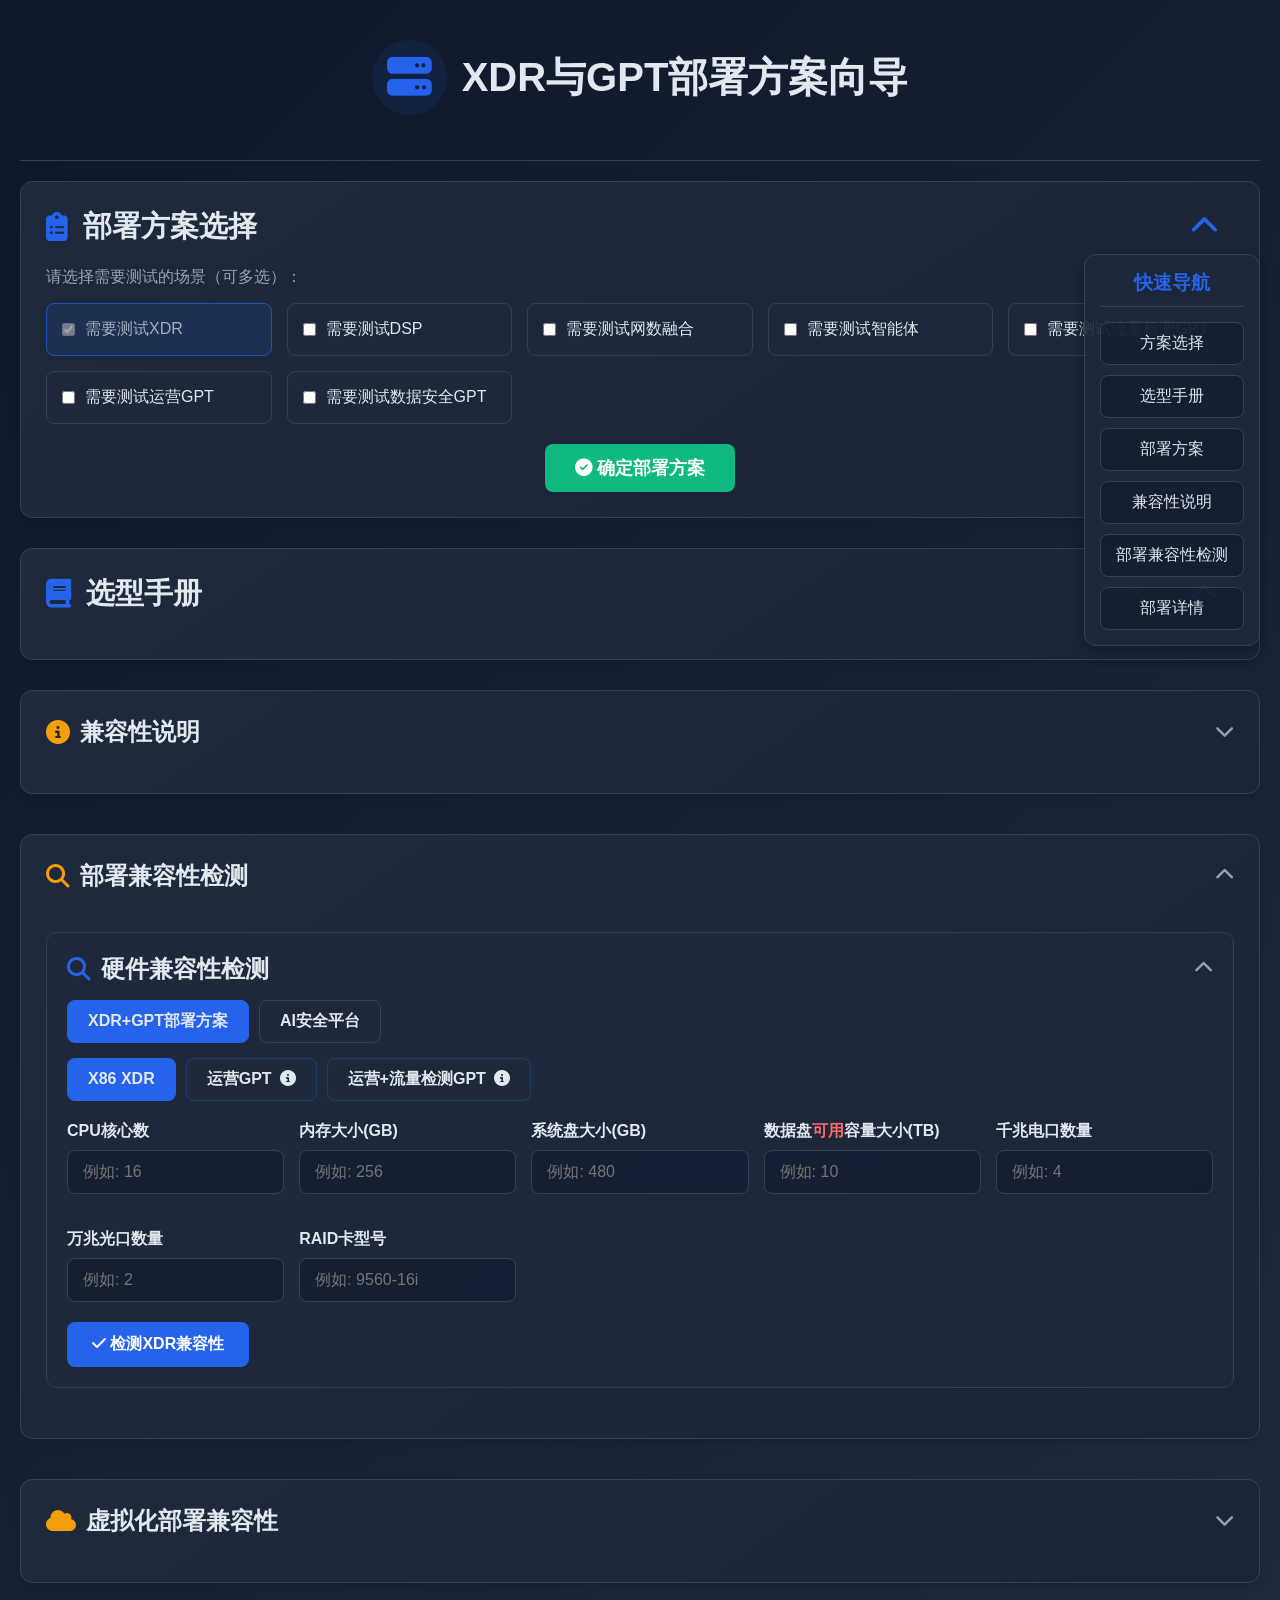
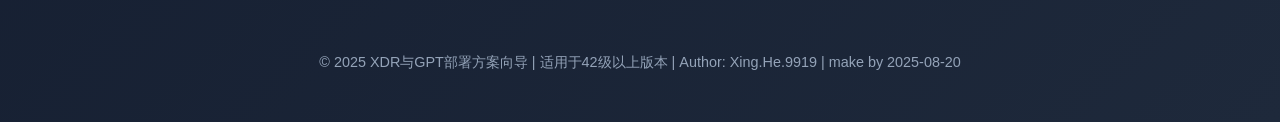
==== commit f637a823: "Add files via upload" ====
--- a/deployment-vercel-xdr.html
+++ b/deployment-vercel-xdr.html
@@ -210,10 +210,10 @@
         .scenario-card {
             background: linear-gradient(145deg, #1e293b, #1a2436);
             border: 1px solid #334155;
-            border-radius: 12px;
-            padding: 30px;
+            border-radius: 10px;
+            padding: 20px;
             width: 100%;
-            max-width: 500px;
+            max-width: 450px;
             box-shadow: var(--card-shadow);
             transition: var(--transition);
             cursor: pointer;
@@ -236,14 +236,14 @@
         .card-header {
             display: flex;
             align-items: center;
-            gap: 15px;
-            margin-bottom: 20px;
+            gap: 12px;
+            margin-bottom: 15px;
         }
         
         .card-icon {
-            font-size: 2.5rem;
-            width: 70px;
-            height: 70px;
+            font-size: 2rem;
+            width: 60px;
+            height: 60px;
             border-radius: 50%;
             display: flex;
             align-items: center;
@@ -252,34 +252,35 @@
         }
         
         .card-title {
-            font-size: 1.8rem;
+            font-size: 1.5rem;
             font-weight: 700;
         }
         
         .card-content {
-            margin-bottom: 25px;
+            margin-bottom: 20px;
             flex-grow: 1;
         }
         
         .requirements {
             list-style: none;
-            margin-top: 15px;
+            margin-top: 12px;
             background: rgba(30, 41, 59, 0.5);
-            border-radius: 8px;
-            padding: 15px;
-            min-height: 150px;
-            max-height: 200px;
+            border-radius: 6px;
+            padding: 12px;
+            min-height: 120px;
+            max-height: 160px;
             overflow-y: auto;
         }
         
         .requirements li {
             display: flex;
             align-items: flex-start;
-            gap: 10px;
-            margin-bottom: 10px;
+            gap: 8px;
+            margin-bottom: 8px;
             color: #cbd5e1;
-            padding: 8px 0;
+            padding: 6px 0;
             border-bottom: 1px dashed #334155;
+            font-size: 0.95rem;
         }
         
         .requirements li:last-child {
@@ -342,6 +343,9 @@
             padding: 25px;
             margin-bottom: 40px;
             box-shadow: var(--card-shadow);
+            max-width: 1400px;
+            margin-left: auto;
+            margin-right: auto;
         }
         
         .section-header {
@@ -366,16 +370,16 @@
         
         .hardware-content {
             display: grid;
-            grid-template-columns: repeat(auto-fit, minmax(300px, 1fr));
-            gap: 25px;
-            margin-bottom: 30px;
+            grid-template-columns: repeat(auto-fit, minmax(280px, 1fr));
+            gap: 20px;
+            margin-bottom: 25px;
         }
         
         .hardware-item {
             background: rgba(30, 41, 59, 0.7);
             border: 1px solid #334155;
-            border-radius: 10px;
-            padding: 20px;
+            border-radius: 8px;
+            padding: 15px;
         }
         
         .hardware-title {
@@ -452,6 +456,14 @@
             display: flex;
             gap: 10px;
             margin-bottom: 15px;
+        }
+        
+        .hardware-subtabs {
+            display: flex;
+            gap: 10px;
+            margin-bottom: 15px;
+            border-left: 2px solid rgba(16, 185, 129, 0.3);
+            padding-left: 15px;
         }
         
         .hardware-tab {
@@ -471,6 +483,14 @@
         .hardware-tab:hover, .hardware-tab.active {
             background: var(--primary);
             border-color: var(--primary);
+        }
+        
+        /* AI安全平台标签样式 */
+        #ai-security-form .hardware-tab:hover,
+        #ai-security-form .hardware-tab.active {
+            background: #10b981;
+            border-color: #10b981;
+            color: white;
         }
         
         .hardware-form {
@@ -856,6 +876,23 @@
             padding-bottom: 0;
         }
         
+        .steps-grid {
+            display: grid;
+            grid-template-columns: 1fr 1fr;
+            gap: 25px;
+            margin-bottom: 25px;
+        }
+        
+        .steps-grid .step {
+            margin-bottom: 0;
+            padding-bottom: 25px;
+            border-bottom: 1px dashed #334155;
+        }
+        
+        .steps-grid .step:last-child {
+            border-bottom: 1px dashed #334155;
+        }
+        
         .step-number {
             min-width: 40px;
             height: 40px;
@@ -1158,6 +1195,11 @@
                 grid-template-columns: 1fr;
             }
             
+            .steps-grid {
+                grid-template-columns: 1fr;
+                gap: 15px;
+            }
+            
             .detail-title {
                 font-size: 1.5rem;
             }
@@ -1191,6 +1233,31 @@
             
             .network-table th, .network-table td {
                 padding: 6px 8px;
+            }
+            
+            /* 确保兼容性说明部分的布局一致性 */
+            .hardware-grid {
+                display: flex !important;
+                flex-wrap: wrap !important;
+                gap: 20px !important;
+                justify-content: center !important;
+            }
+            
+            .hardware-item {
+                flex: 1 !important;
+                min-width: 350px !important;
+                max-width: 500px !important;
+                background: rgba(255, 255, 255, 0.05) !important;
+                border-radius: 10px !important;
+                padding: 20px !important;
+                backdrop-filter: blur(10px) !important;
+            }
+            
+            /* 确保展开/收起时布局不变 */
+            .hardware-content[style*="display: block"] .hardware-grid,
+            .hardware-content:not([style*="display: none"]) .hardware-grid {
+                display: flex !important;
+                flex-wrap: wrap !important;
             }
         }
     </style>
@@ -1211,7 +1278,8 @@
                 <div class="nav-link" onclick="scrollToSection('deployment-scenario')">方案选择</div>
                 <div class="nav-link" onclick="scrollToSection('selection-guide')">选型手册</div>
                 <div class="nav-link" onclick="scrollToSection('scenario-section')">部署方案</div>
-                <div class="nav-link" onclick="scrollToSection('hardware-section')">兼容性说明</div>
+                <div class="nav-link" onclick="scrollToSection('compatibility-explanation')">兼容性说明</div>
+                <div class="nav-link" onclick="scrollToSection('compatibility-detection')">部署兼容性检测</div>
                 <div class="nav-link" onclick="scrollToSection('detail-section')">部署详情</div>
             </div>
         </div>
@@ -1275,6 +1343,147 @@
                 <div class="deployment-recommendation" id="deployment-recommendation">
                     <h4><i class="fas fa-lightbulb"></i> 部署方案建议</h4>
                     <p id="recommendation-text"></p>
+                    
+                    <!-- XDR+GPT部署方案 -->
+                    <section class="scenario-section" id="xdr-gpt-section" style="display: none;">
+                        <div class="scenario-card" id="gpt-card" onclick="selectScenario('gpt')">
+                            <div class="card-header">
+                                <div class="card-icon">
+                                    <i class="fas fa-robot"></i>
+                                </div>
+                                <div>
+                                    <h2 class="card-title">GPT 部署</h2>
+                                </div>
+                            </div>
+                            <div class="card-content">
+                                <ul class="requirements">
+                                    <li><i class="fas fa-check-circle"></i> 高性能计算资源</li>
+                                    <li><i class="fas fa-check-circle"></i> 大规模数据处理</li>
+                                    <li><i class="fas fa-check-circle"></i> 智能分析能力</li>
+                                    <li><i class="fas fa-check-circle"></i> GPU加速支持</li>
+                                    <li><i class="fas fa-check-circle"></i> 高速网络连接</li>
+                                </ul>
+                            </div>
+                            <div class="card-footer">
+                                <div class="time-estimate">
+                                    <i class="far fa-clock"></i>
+                                    <span>部署时间: 45-60分钟</span>
+                                </div>
+                                <button class="btn btn-outline" onclick="viewDetails('gpt', event)">查看部署详情</button>
+                            </div>
+                        </div>
+                        
+                        <div class="scenario-card" id="xdr-card" onclick="selectScenario('xdr')">
+                            <div class="card-header">
+                                <div class="card-icon">
+                                    <i class="fas fa-shield-alt"></i>
+                                </div>
+                                <div>
+                                    <h2 class="card-title">XDR 部署</h2>
+                                </div>
+                            </div>
+                            <div class="card-content">
+                                <ul class="requirements">
+                                    <li><i class="fas fa-check-circle"></i> 安全威胁检测</li>
+                                    <li><i class="fas fa-check-circle"></i> 事件响应管理</li>
+                                    <li><i class="fas fa-check-circle"></i> 安全态势分析</li>
+                                    <li><i class="fas fa-check-circle"></i> 多源数据采集</li>
+                                    <li><i class="fas fa-check-circle"></i> 实时监控告警</li>
+                                </ul>
+                            </div>
+                            <div class="card-footer">
+                                <div class="time-estimate">
+                                    <i class="far fa-clock"></i>
+                                    <span>部署时间: 30-45分钟</span>
+                                </div>
+                                <button class="btn btn-outline" onclick="viewDetails('xdr', event)">查看部署详情</button>
+                            </div>
+                        </div>
+                    </section>
+                    
+                    <!-- AI安全平台部署方案 -->
+                    <section class="scenario-section" id="ai-platform-section" style="display: none;">
+                        <div class="scenario-card" onclick="selectScenario('data-base')">
+                            <div class="card-header">
+                                <div class="card-icon">
+                                    <i class="fas fa-database"></i>
+                                </div>
+                                <div>
+                                    <h2 class="card-title">数据底座部署</h2>
+                                </div>
+                            </div>
+                            <div class="card-content">
+                                <ul class="requirements">
+                                    <li><i class="fas fa-check-circle"></i> 3台XDR-C3500设备</li>
+                                    <li><i class="fas fa-check-circle"></i> 大规模数据存储</li>
+                                    <li><i class="fas fa-check-circle"></i> 数据采集与处理</li>
+                                    <li><i class="fas fa-check-circle"></i> 实时数据流处理</li>
+                                    <li><i class="fas fa-check-circle"></i> 高可用数据架构</li>
+                                </ul>
+                            </div>
+                            <div class="card-footer">
+                                <div class="time-estimate">
+                                    <i class="far fa-clock"></i>
+                                    <span>部署时间: 60-90分钟</span>
+                                </div>
+                                <button class="btn btn-outline" onclick="viewDetails('data-base', event)">查看部署详情</button>
+                            </div>
+                        </div>
+                        
+                        <div class="scenario-card" onclick="selectScenario('ai-platform')">
+                            <div class="card-header">
+                                <div class="card-icon">
+                                    <i class="fas fa-brain"></i>
+                                </div>
+                                <div>
+                                    <h2 class="card-title">AI安全平台部署</h2>
+                                </div>
+                            </div>
+                            <div class="card-content">
+                                <ul class="requirements">
+                                    <li><i class="fas fa-check-circle"></i> 3台XDR-D3700设备</li>
+                                    <li><i class="fas fa-check-circle"></i> AI算法引擎</li>
+                                    <li><i class="fas fa-check-circle"></i> 威胁智能分析</li>
+                                    <li><i class="fas fa-check-circle"></i> 行为模式识别</li>
+                                    <li><i class="fas fa-check-circle"></i> 实时安全响应</li>
+                                </ul>
+                            </div>
+                            <div class="card-footer">
+                                <div class="time-estimate">
+                                    <i class="far fa-clock"></i>
+                                    <span>部署时间: 75-105分钟</span>
+                                </div>
+                                <button class="btn btn-outline" onclick="viewDetails('ai-platform', event)">查看部署详情</button>
+                            </div>
+                        </div>
+                        
+                        <div class="scenario-card" onclick="selectScenario('aicp')">
+                            <div class="card-header">
+                                <div class="card-icon">
+                                    <i class="fas fa-cogs"></i>
+                                </div>
+                                <div>
+                                    <h2 class="card-title">AICP部署</h2>
+                                </div>
+                            </div>
+                            <div class="card-content">
+                                <ul class="requirements">
+                                    <li><i class="fas fa-check-circle"></i> AI计算平台</li>
+                                    <li><i class="fas fa-check-circle"></i> 模型训练与推理</li>
+                                    <li><i class="fas fa-check-circle"></i> 智能决策引擎</li>
+                                    <li><i class="fas fa-check-circle"></i> 自动化响应</li>
+                                    <li><i class="fas fa-check-circle"></i> 持续学习能力</li>
+                                </ul>
+                            </div>
+                            <div class="card-footer">
+                                <div class="time-estimate">
+                                    <i class="far fa-clock"></i>
+                                    <span>部署时间: 45-60分钟</span>
+                                </div>
+                                <button class="btn btn-outline" onclick="viewDetails('aicp', event)">查看部署详情</button>
+                            </div>
+                        </div>
+                    </section>
                 </div>
             </div>
         </section>
@@ -1289,126 +1498,235 @@
                 </button>
             </div>
             
-            <div class="guide-content">
-                <div class="guide-item">
-                    <i class="fas fa-file-alt"></i>
-                    <div class="guide-text">
-                        <h3>XDR与GPT部署选型手册</h3>
-                        <p>全面的部署选型指南，包含硬件要求、网络拓扑和部署建议</p>
+            <div class="guide-content" style="display:none">
+                <div class="deployment-schemes-grid" style="display: grid; grid-template-columns: 1fr 1fr; gap: 20px;">
+                    <!-- XDR+GPT部署方案选型手册 -->
+                    <div class="deployment-scheme" style="background: linear-gradient(135deg, rgba(37, 99, 235, 0.1) 0%, rgba(29, 78, 216, 0.05) 100%); border: 1px solid rgba(37, 99, 235, 0.3); border-radius: 12px; padding: 20px; box-shadow: 0 8px 25px rgba(37, 99, 235, 0.15); position: relative; overflow: hidden; height: fit-content;">
+                        <div style="position: absolute; top: -20px; right: -20px; width: 100px; height: 100px; background: rgba(37, 99, 235, 0.1); border-radius: 50%; z-index: 0;"></div>
+                        <div style="position: relative; z-index: 1;">
+                            <h3 style="color: #2563eb; margin-bottom: 20px; display: flex; align-items: center; gap: 12px; font-size: 1.3rem; font-weight: 700;">
+                                <span style="background: rgba(37, 99, 235, 0.2); width: 35px; height: 35px; border-radius: 50%; display: flex; align-items: center; justify-content: center;">
+                                    <i class="fas fa-shield-alt" style="color: #2563eb;"></i>
+                                </span>
+                                XDR+GPT部署方案
+                            </h3>
+                            
+                            <div class="hardware-grid" style="display: flex; flex-direction: column; gap: 15px;">
+                                <!-- 选型手册查看 -->
+                                <div class="hardware-item" style="background: rgba(255, 255, 255, 0.05); border: 1px solid rgba(37, 99, 235, 0.3); border-radius: 10px; padding: 15px; backdrop-filter: blur(10px);">
+                                    <h4 class="hardware-title" style="color: #3b82f6; display: flex; align-items: center; gap: 10px; margin-bottom: 12px; font-size: 1.1rem;">
+                                        <i class="fas fa-book" style="color: #2563eb;"></i>
+                                        选型手册
+                                    </h4>
+                                    <p style="margin-bottom: 12px; color: #cbd5e1; font-size: 0.9rem;">全面的XDR与GPT部署选型指南，包含硬件要求、网络拓扑和部署建议</p>
+                                    <button class="btn btn-primary" onclick="window.open('https://support.sangfor.com.cn/productDocument/read?product_id=141&version_id=1132&category_id=329758', '_blank')" style="width: 100%; padding: 10px; font-size: 0.9rem;">
+                                        <i class="fas fa-eye"></i> 查看详情
+                                    </button>
+                                </div>
+                                
+                                <!-- 选型手册下载 -->
+                                <div class="hardware-item" style="background: rgba(255, 255, 255, 0.05); border: 1px solid rgba(37, 99, 235, 0.3); border-radius: 10px; padding: 15px; backdrop-filter: blur(10px);">
+                                    <h4 class="hardware-title" style="color: #3b82f6; display: flex; align-items: center; gap: 10px; margin-bottom: 12px; font-size: 1.1rem;">
+                                        <i class="fas fa-download" style="color: #2563eb;"></i>
+                                        选型手册下载
+                                    </h4>
+                                    <p style="margin-bottom: 12px; color: #cbd5e1; font-size: 0.9rem;">包含XDR+GPT部署选型手册工具</p>
+                                    <button class="btn" style="background: #2563eb; border-color: #2563eb; width: 100%; padding: 10px; font-size: 0.9rem;" onclick="window.open('https://doc.weixin.qq.com/sheet/e3_AWMAiQZmAHYCNZ72xoqAQSUKPWssS?scode=AI4AagdpABES9A8UpmAecAYQYhAAk&tab=000002', '_blank')">
+                                        <i class="fas fa-download"></i> 下载
+                                    </button>
+                                </div>
+                            </div>
+                        </div>
                     </div>
-                    <button class="btn btn-primary" onclick="window.open('https://support.sangfor.com.cn/productDocument/read?product_id=141&version_id=1132&category_id=329758', '_blank')">
-                        查看详情
+
+                    <!-- AI安全平台部署方案选型手册 -->
+                    <div class="deployment-scheme" style="background: linear-gradient(135deg, rgba(16, 185, 129, 0.1) 0%, rgba(13, 148, 136, 0.05) 100%); border: 1px solid rgba(16, 185, 129, 0.3); border-radius: 12px; padding: 20px; box-shadow: 0 8px 25px rgba(16, 185, 129, 0.15); position: relative; overflow: hidden; height: fit-content;">
+                        <div style="position: absolute; top: -20px; left: -20px; width: 100px; height: 100px; background: rgba(16, 185, 129, 0.1); border-radius: 50%; z-index: 0;"></div>
+                        <div style="position: relative; z-index: 1;">
+                            <h3 style="color: #10b981; margin-bottom: 20px; display: flex; align-items: center; gap: 12px; font-size: 1.3rem; font-weight: 700;">
+                                <span style="background: rgba(16, 185, 129, 0.2); width: 35px; height: 35px; border-radius: 50%; display: flex; align-items: center; justify-content: center;">
+                                    <i class="fas fa-brain" style="color: #10b981;"></i>
+                                </span>
+                                AI安全平台部署方案
+                            </h3>
+                            
+                            <div class="hardware-grid" style="display: flex; flex-direction: column; gap: 15px;">
+                                <!-- 选型手册查看 -->
+                                <div class="hardware-item" style="background: rgba(255, 255, 255, 0.05); border: 1px solid rgba(16, 185, 129, 0.3); border-radius: 10px; padding: 15px; backdrop-filter: blur(10px);">
+                                    <h4 class="hardware-title" style="color: #10b981; display: flex; align-items: center; gap: 10px; margin-bottom: 12px; font-size: 1.1rem;">
+                                        <i class="fas fa-book" style="color: #10b981;"></i>
+                                        选型手册
+                                    </h4>
+                                    <p style="margin-bottom: 12px; color: #cbd5e1; font-size: 0.9rem;">AI安全平台部署选型指南，包含数据底座、AI平台和AICP的硬件要求</p>
+                                    <button class="btn" style="background: #10b981; border-color: #10b981; width: 100%; padding: 10px; font-size: 0.9rem;" onclick="window.open('https://support.sangfor.com.cn/productDocument/read?product_id=212&version_id=1114&category_id=322128', '_blank')">
+                                        <i class="fas fa-eye"></i> 查看详情
+                                    </button>
+                                </div>
+                                
+                                <!-- 选型手册下载 -->
+                                <div class="hardware-item" style="background: rgba(255, 255, 255, 0.05); border: 1px solid rgba(16, 185, 129, 0.3); border-radius: 10px; padding: 15px; backdrop-filter: blur(10px);">
+                                    <h4 class="hardware-title" style="color: #10b981; display: flex; align-items: center; gap: 10px; margin-bottom: 12px; font-size: 1.1rem;">
+                                        <i class="fas fa-download" style="color: #10b981;"></i>
+                                        选型手册下载
+                                    </h4>
+                                    <p style="margin-bottom: 12px; color: #cbd5e1; font-size: 0.9rem;">包含AI安全平台选型手册工具</p>
+                                    <button class="btn" style="background: #10b981; border-color: #10b981; width: 100%; padding: 10px; font-size: 0.9rem;" onclick="window.open('https://doc.weixin.qq.com/sheet/e3_ARsAZQYhAAkCNISxcJRjlRnyW5MvL?scode=AI4AagdpABEyZrfox0AecAYQYhAAk&tab=000002', '_blank')">
+                                        <i class="fas fa-download"></i> 下载
+                                    </button>
+                                </div>
+                            </div>
+                        </div>
+                    </div>
+                </div>
+            </div>
+        </section>
+        
+        <main>
+            
+            <!-- 兼容性说明 -->
+            <section class="hardware-section" id="compatibility-explanation">
+                <div class="section-header" onclick="toggleSection(this.parentNode)">
+                    <h3 class="section-title"><i class="fas fa-info-circle"></i> 兼容性说明</h3>
+                    <button class="toggle-btn">
+                        <i class="fas fa-chevron-down"></i>
                     </button>
                 </div>
                 
-                <div class="guide-item">
-                    <i class="fas fa-download"></i>
-                    <div class="guide-text">
-                        <h3>选型手册下载</h3>
-                        <p>包含选型手册工具</p>
+                <div class="hardware-content" style="display:none">
+                    <!-- XDR+GPT部署方案兼容性 -->
+                    <div class="deployment-scheme" style="background: linear-gradient(135deg, rgba(37, 99, 235, 0.1) 0%, rgba(29, 78, 216, 0.05) 100%); border: 1px solid rgba(37, 99, 235, 0.3); border-radius: 12px; padding: 25px; margin-bottom: 30px; box-shadow: 0 8px 25px rgba(37, 99, 235, 0.15); position: relative; overflow: hidden;">
+                        <div style="position: absolute; top: -20px; right: -20px; width: 100px; height: 100px; background: rgba(37, 99, 235, 0.1); border-radius: 50%; z-index: 0;"></div>
+                        <div style="position: relative; z-index: 1;">
+                            <h3 style="color: #2563eb; margin-bottom: 25px; display: flex; align-items: center; gap: 12px; font-size: 1.5rem; font-weight: 700;">
+                                <span style="background: rgba(37, 99, 235, 0.2); width: 40px; height: 40px; border-radius: 50%; display: flex; align-items: center; justify-content: center;">
+                                    <i class="fas fa-shield-alt" style="color: #2563eb;"></i>
+                                </span>
+                                XDR+GPT部署方案兼容性
+                            </h3>
+                            
+                            <div class="hardware-grid" style="display: flex; flex-wrap: wrap; gap: 20px; justify-content: center;">
+                                <div class="hardware-item" style="background: rgba(255, 255, 255, 0.05); border: 1px solid rgba(37, 99, 235, 0.3); border-radius: 10px; padding: 20px; backdrop-filter: blur(10px); flex: 1; min-width: 350px; max-width: 500px;">
+                                    <h4 class="hardware-title" style="color: #3b82f6; display: flex; align-items: center; gap: 10px; margin-bottom: 15px;">
+                                        <i class="fas fa-server" style="color: #2563eb;"></i>
+                                        XDR硬件兼容性
+                                    </h4>
+                                    <ul class="specs">
+                                        <li><span class="spec-name">CPU</span><span class="spec-value">≥16核32线程</span></li>
+                                        <li><span class="spec-name">内存</span><span class="spec-value">≥256G (测试项目128G)</span></li>
+                                        <li><span class="spec-name">系统盘</span><span class="spec-value">≥240G SSD</span></li>
+                                        <li><span class="spec-name">数据盘</span><span class="spec-value">≥10T</span></li>
+                                        <li><span class="spec-name">千兆电口</span><span class="spec-value">≥4个</span></li>
+                                        <li><span class="spec-name">万兆光口</span><span class="spec-value">≥2个</span></li>
+                                        <li><span class="spec-name">RAID卡</span><span class="spec-value">9460-8i或9560-8i(支持RAID50)</span></li>
+                                    </ul>
+                                </div>
+                                
+                                <div class="hardware-item" style="background: rgba(255, 255, 255, 0.05); border: 1px solid rgba(37, 99, 235, 0.3); border-radius: 10px; padding: 20px; backdrop-filter: blur(10px); flex: 1; min-width: 350px; max-width: 500px;">
+                                    <h4 class="hardware-title" style="color: #3b82f6; display: flex; align-items: center; gap: 10px; margin-bottom: 15px;">
+                                        <i class="fas fa-microchip" style="color: #2563eb;"></i>
+                                        运营GPT硬件兼容性
+                                    </h4>
+                                    <ul class="specs">
+                                        <li><span class="spec-name">CPU</span><span class="spec-value">≥48核96线程</span></li>
+                                        <li><span class="spec-name">内存</span><span class="spec-value">≥512G</span></li>
+                                        <li><span class="spec-name">系统盘</span><span class="spec-value">≥480G SSD</span></li>
+                                        <li><span class="spec-name">数据盘</span><span class="spec-value">≥32T</span></li>
+                                        <li><span class="spec-name">千兆电口</span><span class="spec-value">≥4个</span></li>
+                                        <li><span class="spec-name">万兆光口</span><span class="spec-value">≥2个</span></li>
+                                        <li><span class="spec-name">RAID卡</span><span class="spec-value">9560-16i (支持RAID10)</span></li>
+                                        <li><span class="spec-name">显卡类型</span><span class="spec-value">4090/4090D</span></li>
+                                        <li><span class="spec-name">显卡数量</span><span class="spec-value">支持4卡、6卡、8卡</span></li>
+                                    </ul>
+                                </div>
+                            </div>
+                        </div>
                     </div>
-                    <button class="btn btn-outline">
-                        <i class="fas fa-download"></i> 下载
-                    </button>
-                </div>
-            </div>
-        </section>
-        
-        <main>
-            <section class="scenario-section" id="scenario-section">
-                <div class="scenario-card" id="gpt-card" onclick="selectScenario('gpt')">
-                    <div class="card-header">
-                        <div class="card-icon">
-                            <i class="fas fa-robot"></i>
-                        </div>
-                        <div>
-                            <h2 class="card-title">GPT 部署</h2>
-                        </div>
+
+                    <!-- 视觉分隔符 -->
+                    <div style="text-align: center; margin: 30px 0; position: relative;">
+                        <div style="height: 1px; background: linear-gradient(90deg, transparent, #334155, transparent); margin: 0 50px;"></div>
                     </div>
-                    <div class="card-content">
-                        <ul class="requirements">
-                            <li><i class="fas fa-check-circle"></i> 高性能计算资源</li>
-                            <li><i class="fas fa-check-circle"></i> 大规模数据处理</li>
-                            <li><i class="fas fa-check-circle"></i> 智能分析能力</li>
-                            <li><i class="fas fa-check-circle"></i> GPU加速支持</li>
-                            <li><i class="fas fa-check-circle"></i> 高速网络连接</li>
-                        </ul>
-                    </div>
-                    <div class="card-footer">
-                        <div class="time-estimate">
-                            <i class="far fa-clock"></i>
-                            <span>部署时间: 45-60分钟</span>
-                        </div>
-                        <button class="btn btn-outline" onclick="viewDetails('gpt', event)">查看部署详情</button>
-                    </div>
-                </div>
-                
-                <div class="scenario-card" id="xdr-card" onclick="selectScenario('xdr')">
-                    <div class="card-header">
-                        <div class="card-icon">
-                            <i class="fas fa-shield-alt"></i>
-                        </div>
-                        <div>
-                            <h2 class="card-title">XDR 部署</h2>
-                        </div>
-                    </div>
-                    <div class="card-content">
-                        <ul class="requirements">
-                            <li><i class="fas fa-check-circle"></i> 安全威胁检测</li>
-                            <li><i class="fas fa-check-circle"></i> 事件响应管理</li>
-                            <li><i class="fas fa-check-circle"></i> 安全态势分析</li>
-                            <li><i class="fas fa-check-circle"></i> 多源数据采集</li>
-                            <li><i class="fas fa-check-circle"></i> 实时监控告警</li>
-                        </ul>
-                    </div>
-                    <div class="card-footer">
-                        <div class="time-estimate">
-                            <i class="far fa-clock"></i>
-                            <span>部署时间: 30-45分钟</span>
-                        </div>
-                        <button class="btn btn-outline" onclick="viewDetails('xdr', event)">查看部署详情</button>
+
+                    <!-- AI安全平台部署方案兼容性 -->
+                    <div class="deployment-scheme" style="background: linear-gradient(135deg, rgba(16, 185, 129, 0.1) 0%, rgba(13, 148, 136, 0.05) 100%); border: 1px solid rgba(16, 185, 129, 0.3); border-radius: 12px; padding: 25px; margin-bottom: 30px; box-shadow: 0 8px 25px rgba(16, 185, 129, 0.15); position: relative; overflow: hidden;">
+                        <div style="position: absolute; top: -20px; left: -20px; width: 100px; height: 100px; background: rgba(16, 185, 129, 0.1); border-radius: 50%; z-index: 0;"></div>
+                        <div style="position: relative; z-index: 1;">
+                            <h3 style="color: #10b981; margin-bottom: 25px; display: flex; align-items: center; gap: 12px; font-size: 1.5rem; font-weight: 700;">
+                                <span style="background: rgba(16, 185, 129, 0.2); width: 40px; height: 40px; border-radius: 50%; display: flex; align-items: center; justify-content: center;">
+                                    <i class="fas fa-brain" style="color: #10b981;"></i>
+                                </span>
+                                AI安全平台部署方案兼容性
+                            </h3>
+                            
+                            <div class="hardware-grid" style="display: flex; flex-wrap: wrap; gap: 20px; justify-content: center;">
+                                <div class="hardware-item" style="background: rgba(255, 255, 255, 0.05); border: 1px solid rgba(16, 185, 129, 0.3); border-radius: 10px; padding: 20px; backdrop-filter: blur(10px); flex: 1; min-width: 350px; max-width: 500px;">
+                                    <h4 class="hardware-title" style="color: #10b981; display: flex; align-items: center; gap: 10px; margin-bottom: 15px;">
+                                        <i class="fas fa-database" style="color: #10b981;"></i>
+                                        数据底座兼容性
+                                    </h4>
+                                    <ul class="specs">
+                                        <li><span class="spec-name">RAID卡</span><span class="spec-value">9460-8i(支持同时组两个RAID5)</span></li>
+                                        <li><span class="spec-name">CPU</span><span class="spec-value">≥16核32线程</span></li>
+                                        <li><span class="spec-name">内存</span><span class="spec-value">≥256G DDR4</span></li>
+                                        <li><span class="spec-name">系统盘</span><span class="spec-value">480G SSD</span></li>
+                                        <li><span class="spec-name">数据盘1</span><span class="spec-value">4块4T 企业级HDD(<span class="highlight">可用</span>空间12T)</span></li>
+                                        <li><span class="spec-name">数据盘2</span><span class="spec-value">8块4T 企业级HDD(<span class="highlight">可用</span>空间28T)</span></li>
+                                        <li><span class="spec-name">千兆电口</span><span class="spec-value">≥4个</span></li>
+                                        <li><span class="spec-name">万兆光口</span><span class="spec-value">≥2个</span></li>
+                                    </ul>
+                                </div>
+                                
+                                <div class="hardware-item" style="background: rgba(255, 255, 255, 0.05); border: 1px solid rgba(16, 185, 129, 0.3); border-radius: 10px; padding: 20px; backdrop-filter: blur(10px); flex: 1; min-width: 350px; max-width: 500px;">
+                                    <h4 class="hardware-title" style="color: #10b981; display: flex; align-items: center; gap: 10px; margin-bottom: 15px;">
+                                        <i class="fas fa-brain" style="color: #10b981;"></i>
+                                        AI安全平台兼容性
+                                    </h4>
+                                    <ul class="specs">
+                                        <li><span class="spec-name">RAID卡</span><span class="spec-value">9460-8i(支持同时组两个RAID5)</span></li>
+                                        <li><span class="spec-name">CPU</span><span class="spec-value">≥48核96线程</span></li>
+                                        <li><span class="spec-name">内存</span><span class="spec-value">512G DDR4</span></li>
+                                        <li><span class="spec-name">系统盘</span><span class="spec-value">480G SSD</span></li>
+                                        <li><span class="spec-name">数据盘1</span><span class="spec-value">4块4T SSD(<span class="highlight">可用</span>空间12T)</span></li>
+                                        <li><span class="spec-name">数据盘2</span><span class="spec-value">8块4T 企业级HDD(<span class="highlight">可用</span>空间28T)</span></li>
+                                        <li><span class="spec-name">千兆电口</span><span class="spec-value">≥4个</span></li>
+                                        <li><span class="spec-name">万兆光口</span><span class="spec-value">≥2个</span></li>
+                                    </ul>
+                                </div>
+                                
+                                <div class="hardware-item" style="background: rgba(255, 255, 255, 0.05); border: 1px solid rgba(16, 185, 129, 0.3); border-radius: 10px; padding: 20px; backdrop-filter: blur(10px); flex: 1; min-width: 350px; max-width: 500px;">
+                                    <h4 class="hardware-title" style="color: #10b981; display: flex; align-items: center; gap: 10px; margin-bottom: 15px;">
+                                        <i class="fas fa-cogs" style="color: #10b981;"></i>
+                                        AICP兼容性
+                                    </h4>
+                                    <ul class="specs">
+                                        <li><span class="spec-name">RAID卡</span><span class="spec-value">9540-8i</span></li>
+                                        <li><span class="spec-name">显卡</span><span class="spec-value">4090或者4090D</span></li>
+                                        <li><span class="spec-name">CPU</span><span class="spec-value">≥48核96线程</span></li>
+                                        <li><span class="spec-name">内存</span><span class="spec-value">512G</span></li>
+                                        <li><span class="spec-name">系统盘</span><span class="spec-value">2块480G SSD</span></li>
+                                        <li><span class="spec-name">数据盘1</span><span class="spec-value">2块1.92T SSD</span></li>
+                                        <li><span class="spec-name">数据盘2</span><span class="spec-value">1块1.92T NVME SSD</span></li>
+                                        <li><span class="spec-name">千兆电口</span><span class="spec-value">≥4个</span></li>
+                                        <li><span class="spec-name">万兆光口</span><span class="spec-value">≥4个</span></li>
+                                    </ul>
+                                </div>
+                            </div>
+                        </div>
                     </div>
                 </div>
             </section>
-            
-            <!-- 兼容性说明以及检测 -->
-            <section class="hardware-section" id="hardware-section">
+
+
+            <!-- 部署兼容性检测 -->
+            <section class="hardware-section" id="compatibility-detection">
                 <div class="section-header" onclick="toggleSection(this.parentNode)">
-                    <h3 class="section-title"><i class="fas fa-microchip"></i> 兼容性说明以及检测</h3>
+                    <h3 class="section-title"><i class="fas fa-search"></i> 部署兼容性检测</h3>
                     <button class="toggle-btn">
                         <i class="fas fa-chevron-up"></i>
                     </button>
                 </div>
                 
                 <div class="hardware-content">
-                    <div class="hardware-item">
-                        <h4 class="hardware-title"><i class="fas fa-server"></i> XDR硬件兼容性</h4>
-                        <ul class="specs">
-                            <li><span class="spec-name">CPU</span><span class="spec-value">≥16核32线程</span></li>
-                            <li><span class="spec-name">内存</span><span class="spec-value">≥256G (测试项目128G)</span></li>
-                            <li><span class="spec-name">系统盘</span><span class="spec-value">≥240G SSD</span></li>
-                            <li><span class="spec-name">数据盘</span><span class="spec-value">≥10T</span></li>
-                            <li><span class="spec-name">千兆电口</span><span class="spec-value">≥4个</span></li>
-                            <li><span class="spec-name">万兆光口</span><span class="spec-value">≥2个</span></li>
-                            <li><span class="spec-name">RAID卡</span><span class="spec-value">9460-8i或9560-8i(支持RAID50)</span></li>
-                        </ul>
-                    </div>
-                    
-                    <div class="hardware-item">
-                        <h4 class="hardware-title"><i class="fas fa-microchip"></i> 运营GPT硬件兼容性</h4>
-                        <ul class="specs">
-                            <li><span class="spec-name">CPU</span><span class="spec-value">≥48核96线程</span></li>
-                            <li><span class="spec-name">内存</span><span class="spec-value">≥512G</span></li>
-                            <li><span class="spec-name">系统盘</span><span class="spec-value">≥480G SSD</span></li>
-                            <li><span class="spec-name">数据盘</span><span class="spec-value">≥32T</span></li>
-                            <li><span class="spec-name">千兆电口</span><span class="spec-value">≥4个</span></li>
-                            <li><span class="spec-name">万兆光口</span><span class="spec-value">≥2个</span></li>
-                            <li><span class="spec-name">RAID卡</span><span class="spec-value">9560-16i (支持RAID10)</span></li>
-                            <li><span class="spec-name">显卡类型</span><span class="spec-value">4090/4090D</span></li>
-                            <li><span class="spec-name">显卡数量</span><span class="spec-value">≥8块</span></li>
-                        </ul>
-                    </div>
-                </div>
                 
                 <div class="compatibility-check">
                     <div class="check-header" onclick="toggleCompatibilityCheck()">
@@ -1423,132 +1741,542 @@
                     
                     <div class="compatibility-check-content">
                         <div class="hardware-tabs">
-                            <div class="hardware-tab active" onclick="switchHardwareTab('xdr')">X86 XDR</div>
-                            <div class="hardware-tab" onclick="switchHardwareTab('gpt')">
-                                运营GPT/运营+流量检测GPT
-                                <div class="info-tooltip">
-                                    <i class="fas fa-info-circle"></i>
-                                    <span class="tooltip-text">运营+流量检测GPT为同一台8卡设备同时部署运营+流量检测GPT</span>
-                                </div>
-                            </div>
+                            <div class="hardware-tab active" onclick="switchHardwareTab('xdr-gpt')">XDR+GPT部署方案</div>
+                            <div class="hardware-tab" onclick="switchHardwareTab('ai-security')">AI安全平台</div>
                         </div>
                         
-                        <!-- XDR检测表单 -->
-                        <div id="xdr-form" class="hardware-form active">
-                            <div class="form-grid">
-                                <div class="form-group">
-                                    <label for="xdr-cpu-info">CPU核心数</label>
-                                    <input type="number" id="xdr-cpu-info" class="form-control" placeholder="例如: 16">
+                        
+                        <!-- AI安全平台检测表单 -->
+                        <div id="ai-security-form" class="hardware-form" style="display:none;">
+                            <div style="margin-bottom: 15px;">
+                                <div class="hardware-tabs" style="margin-bottom: 20px;">
+                                    <div class="hardware-tab active" onclick="switchAISecurityTab('data-base')" style="border-color: rgba(16, 185, 129, 0.3);">数据底座</div>
+                                    <div class="hardware-tab" onclick="switchAISecurityTab('ai-platform')" style="border-color: rgba(16, 185, 129, 0.3);">AI安全平台</div>
+                                    <div class="hardware-tab" onclick="switchAISecurityTab('aicp')" style="border-color: rgba(16, 185, 129, 0.3);">AICP</div>
                                 </div>
                                 
-                                <div class="form-group">
-                                    <label for="xdr-memory-info">内存大小(GB)</label>
-                                    <input type="number" id="xdr-memory-info" class="form-control" placeholder="例如: 256">
+                                <!-- XDR+GPT子选项 -->
+                                <div id="xdr-gpt-subtabs" class="hardware-subtabs" style="display: none; margin-bottom: 20px; margin-top: 10px; padding-left: 20px;">
+                                    <div class="hardware-tab" onclick="switchAISecurityTab('xdr')" style="border-color: rgba(16, 185, 129, 0.3); color: #10b981;">X86 XDR</div>
+                                    <div class="hardware-tab" onclick="switchAISecurityTab('operation-gpt')" style="border-color: rgba(16, 185, 129, 0.3); color: #10b981;">
+                                        运营GPT
+                                        <div class="info-tooltip">
+                                            <i class="fas fa-info-circle"></i>
+                                            <span class="tooltip-text">运营GPT部署方案</span>
+                                        </div>
+                                    </div>
+                                    <div class="hardware-tab" onclick="switchAISecurityTab('operation-traffic-gpt')" style="border-color: rgba(16, 185, 129, 0.3); color: #10b981;">
+                                        运营+流量检测GPT
+                                        <div class="info-tooltip">
+                                            <i class="fas fa-info-circle"></i>
+                                            <span class="tooltip-text">运营+流量检测GPT为同一台8卡设备同时部署运营+流量检测GPT</span>
+                                        </div>
+                                    </div>
+                                </div>
+                            </div>
+                            
+                            <!-- 数据底座检测表单 -->
+                            <div id="data-base-form" class="ai-security-subform">
+                                <div class="form-grid">
+                                    <div class="form-group">
+                                        <label for="data-base-cpu-info">CPU核心数</label>
+                                        <input type="number" id="data-base-cpu-info" class="form-control" placeholder="例如: 32">
+                                    </div>
+                                    
+                                    <div class="form-group">
+                                        <label for="data-base-memory-info">内存大小(GB)</label>
+                                        <input type="number" id="data-base-memory-info" class="form-control" placeholder="例如: 256">
+                                    </div>
+                                    
+                                    <div class="form-group">
+                                        <label for="data-base-system-disk">系统盘大小(GB)</label>
+                                        <input type="number" id="data-base-system-disk" class="form-control" placeholder="例如: 480">
+                                    </div>
+                                    
+                                    <div class="form-group">
+                                        <label for="data-base-data-disk1">数据盘1<span class="highlight">可用</span>容量大小(TB)</label>
+                                        <input type="number" id="data-base-data-disk1" class="form-control" placeholder="例如: 12">
+                                    </div>
+                                    
+                                    <div class="form-group">
+                                        <label for="data-base-data-disk2">数据盘2<span class="highlight">可用</span>容量大小(TB)</label>
+                                        <input type="number" id="data-base-data-disk2" class="form-control" placeholder="例如: 28">
+                                    </div>
+                                    
+                                    <div class="form-group">
+                                        <label for="data-base-gigabit-ports">千兆电口数量</label>
+                                        <input type="number" id="data-base-gigabit-ports" class="form-control" placeholder="例如: 4">
+                                    </div>
+                                    
+                                    <div class="form-group">
+                                        <label for="data-base-ten-gigabit-ports">万兆光口数量</label>
+                                        <input type="number" id="data-base-ten-gigabit-ports" class="form-control" placeholder="例如: 2">
+                                    </div>
+                                    
+                                    <div class="form-group">
+                                        <label for="data-base-raid-info">RAID卡型号</label>
+                                        <input type="text" id="data-base-raid-info" class="form-control" placeholder="例如: 9460-8i">
+                                    </div>
                                 </div>
                                 
-                                <div class="form-group">
-                                    <label for="xdr-system-disk">系统盘大小(GB)</label>
-                                    <input type="number" id="xdr-system-disk" class="form-control" placeholder="例如: 480">
+                                <button class="btn btn-primary" onclick="checkCompatibility('data-base')">
+                                    <i class="fas fa-check"></i> 检测数据底座兼容性
+                                </button>
+                            </div>
+                            
+                            <!-- AI安全平台检测表单 -->
+                            <div id="ai-platform-form" class="ai-security-subform" style="display:none;">
+                                <div class="form-grid">
+                                    <div class="form-group">
+                                        <label for="ai-platform-cpu-info">CPU核心数</label>
+                                        <input type="number" id="ai-platform-cpu-info" class="form-control" placeholder="例如: 96">
+                                    </div>
+                                    
+                                    <div class="form-group">
+                                        <label for="ai-platform-memory-info">内存大小(GB)</label>
+                                        <input type="number" id="ai-platform-memory-info" class="form-control" placeholder="例如: 512">
+                                    </div>
+                                    
+                                    <div class="form-group">
+                                        <label for="ai-platform-system-disk">系统盘大小(GB)</label>
+                                        <input type="number" id="ai-platform-system-disk" class="form-control" placeholder="例如: 480">
+                                    </div>
+                                    
+                                    <div class="form-group">
+                                        <label for="ai-platform-data-disk1">数据盘1<span class="highlight">可用</span>容量大小(TB)</label>
+                                        <input type="number" id="ai-platform-data-disk1" class="form-control" placeholder="例如: 12">
+                                    </div>
+                                    
+                                    <div class="form-group">
+                                        <label for="ai-platform-data-disk2">数据盘2<span class="highlight">可用</span>容量大小(TB)</label>
+                                        <input type="number" id="ai-platform-data-disk2" class="form-control" placeholder="例如: 28">
+                                    </div>
+                                    
+                                    <div class="form-group">
+                                        <label for="ai-platform-gigabit-ports">千兆电口数量</label>
+                                        <input type="number" id="ai-platform-gigabit-ports" class="form-control" placeholder="例如: 4">
+                                    </div>
+                                    
+                                    <div class="form-group">
+                                        <label for="ai-platform-ten-gigabit-ports">万兆光口数量</label>
+                                        <input type="number" id="ai-platform-ten-gigabit-ports" class="form-control" placeholder="例如: 2">
+                                    </div>
+                                    
+                                    <div class="form-group">
+                                        <label for="ai-platform-raid-info">RAID卡型号</label>
+                                        <input type="text" id="ai-platform-raid-info" class="form-control" placeholder="例如: 9460-8i">
+                                    </div>
                                 </div>
                                 
-                                <div class="form-group">
-                                    <label for="xdr-data-disk">数据盘<span class="highlight">可用</span>容量大小(TB)</label>
-                                    <input type="number" id="xdr-data-disk" class="form-control" placeholder="例如: 10">
+                                <button class="btn btn-primary" onclick="checkCompatibility('ai-platform')">
+                                    <i class="fas fa-check"></i> 检测AI安全平台兼容性
+                                </button>
+                            </div>
+                            
+                            <!-- AICP检测表单 -->
+                            <div id="aicp-form" class="ai-security-subform" style="display:none;">
+                                <div class="form-grid">
+                                    <div class="form-group">
+                                        <label for="aicp-cpu-info">CPU核心数</label>
+                                        <input type="number" id="aicp-cpu-info" class="form-control" placeholder="例如: 96">
+                                    </div>
+                                    
+                                    <div class="form-group">
+                                        <label for="aicp-memory-info">内存大小(GB)</label>
+                                        <input type="number" id="aicp-memory-info" class="form-control" placeholder="例如: 512">
+                                    </div>
+                                    
+                                    <div class="form-group">
+                                        <label for="aicp-system-disk">系统盘大小(GB)</label>
+                                        <input type="number" id="aicp-system-disk" class="form-control" placeholder="例如: 960">
+                                    </div>
+                                    
+                                    <div class="form-group">
+                                        <label for="aicp-data-disk1">数据盘1<span class="highlight">可用</span>容量大小(TB)</label>
+                                        <input type="number" id="aicp-data-disk1" class="form-control" placeholder="例如: 1.92">
+                                    </div>
+                                    
+                                    <div class="form-group">
+                                        <label for="aicp-data-disk2">数据盘2<span class="highlight">可用</span>容量大小(TB)</label>
+                                        <input type="number" id="aicp-data-disk2" class="form-control" placeholder="例如: 1.92">
+                                    </div>
+                                    
+                                    <div class="form-group">
+                                        <label for="aicp-gigabit-ports">千兆电口数量</label>
+                                        <input type="number" id="aicp-gigabit-ports" class="form-control" placeholder="例如: 4">
+                                    </div>
+                                    
+                                    <div class="form-group">
+                                        <label for="aicp-ten-gigabit-ports">万兆光口数量</label>
+                                        <input type="number" id="aicp-ten-gigabit-ports" class="form-control" placeholder="例如: 4">
+                                    </div>
+                                    
+                                    <div class="form-group">
+                                        <label for="aicp-raid-info">RAID卡型号</label>
+                                        <input type="text" id="aicp-raid-info" class="form-control" placeholder="例如: 9540-8i">
+                                    </div>
+                                    
                                 </div>
                                 
-                                <div class="form-group">
-                                    <label for="xdr-gigabit-ports">千兆电口数量</label>
-                                    <input type="number" id="xdr-gigabit-ports" class="form-control" placeholder="例如: 4">
+                                <button class="btn btn-primary" onclick="checkCompatibility('aicp')">
+                                    <i class="fas fa-check"></i> 检测AICP兼容性
+                                </button>
+                            </div>
+                            
+                            <!-- X86 XDR检测表单 -->
+                            <div id="xdr-form" class="ai-security-subform" style="display:none;">
+                                <div class="form-grid">
+                                    <div class="form-group">
+                                        <label for="xdr-cpu-info">CPU核心数</label>
+                                        <input type="number" id="xdr-cpu-info" class="form-control" placeholder="例如: 16">
+                                    </div>
+                                    
+                                    <div class="form-group">
+                                        <label for="xdr-memory-info">内存大小(GB)</label>
+                                        <input type="number" id="xdr-memory-info" class="form-control" placeholder="例如: 256">
+                                    </div>
+                                    
+                                    <div class="form-group">
+                                        <label for="xdr-system-disk">系统盘大小(GB)</label>
+                                        <input type="number" id="xdr-system-disk" class="form-control" placeholder="例如: 480">
+                                    </div>
+                                    
+                                    <div class="form-group">
+                                        <label for="xdr-data-disk">数据盘<span class="highlight">可用</span>容量大小(TB)</label>
+                                        <input type="number" id="xdr-data-disk" class="form-control" placeholder="例如: 10">
+                                    </div>
+                                    
+                                    <div class="form-group">
+                                        <label for="xdr-gigabit-ports">千兆电口数量</label>
+                                        <input type="number" id="xdr-gigabit-ports" class="form-control" placeholder="例如: 4">
+                                    </div>
+                                    
+                                    <div class="form-group">
+                                        <label for="xdr-ten-gigabit-ports">万兆光口数量</label>
+                                        <input type="number" id="xdr-ten-gigabit-ports" class="form-control" placeholder="例如: 2">
+                                    </div>
+                                    
+                                    <div class="form-group">
+                                        <label for="xdr-raid-info">RAID卡型号</label>
+                                        <input type="text" id="xdr-raid-info" class="form-control" placeholder="例如: 9560-8i">
+                                    </div>
                                 </div>
                                 
-                                <div class="form-group">
-                                    <label for="xdr-ten-gigabit-ports">万兆光口数量</label>
-                                    <input type="number" id="xdr-ten-gigabit-ports" class="form-control" placeholder="例如: 2">
+                                <!-- 新增检测依据说明 -->
+                                <div class="compatibility-instructions">
+                                    <h5><i class="fas fa-info-circle"></i> 检测依据说明</h5>
+                                    <ul>
+                                        <li><strong>CPU核心数、内存大小、系统盘大小、数据盘大小、千兆电口、万兆光口、显卡数量</strong>这些资源少于基线要求无法部署，需要至少补齐到基线</li>
+                                        <li><strong>RAID卡型号、显卡型号</strong>需要为已适配型号，如果客户侧设备RAID卡型号不符，需要定制适配</li>
+                                        <li>网卡驱动可能会存在需要兼容的情况</li>
+                                    </ul>
                                 </div>
                                 
-                                <div class="form-group">
-                                    <label for="xdr-raid-info">RAID卡型号</label>
-                                    <input type="text" id="xdr-raid-info" class="form-control" placeholder="例如: 9560-8i">
-                                </div>
+                                <button class="btn btn-primary" onclick="checkCompatibility('xdr')">
+                                    <i class="fas fa-check"></i> 检测部署兼容性
+                                </button>
                             </div>
                             
-                            <!-- 新增检测依据说明 -->
-                            <div class="compatibility-instructions">
-                                <h5><i class="fas fa-info-circle"></i> 检测依据说明</h5>
-                                <ul>
-                                    <li><strong>CPU核心数、内存大小、系统盘大小、数据盘大小、千兆电口、万兆光口、显卡数量</strong>这些资源少于基线要求无法部署，需要至少补齐到基线</li>
-                                    <li><strong>RAID卡型号、显卡型号</strong>需要为已适配型号，如果客户侧设备RAID卡型号不符，需要定制适配</li>
-                                    <li>网卡驱动可能会存在需要兼容的情况</li>
-                                </ul>
+                            <!-- 运营GPT检测表单 -->
+                            <div id="operation-gpt-form" class="ai-security-subform" style="display:none;">
+                                <div class="form-grid">
+                                    <div class="form-group">
+                                        <label for="operation-gpt-cpu-info">CPU核心数</label>
+                                        <input type="number" id="operation-gpt-cpu-info" class="form-control" placeholder="例如: 48">
+                                    </div>
+                                    
+                                    <div class="form-group">
+                                        <label for="operation-gpt-memory-info">内存大小(GB)</label>
+                                        <input type="number" id="operation-gpt-memory-info" class="form-control" placeholder="例如: 512">
+                                    </div>
+                                    
+                                    <div class="form-group">
+                                        <label for="operation-gpt-system-disk">系统盘大小(GB)</label>
+                                        <input type="number" id="operation-gpt-system-disk" class="form-control" placeholder="例如: 960">
+                                    </div>
+                                    
+                                    <div class="form-group">
+                                        <label for="operation-gpt-data-disk">数据盘<span class="highlight">裸</span>容量大小(TB)</label>
+                                        <input type="number" id="operation-gpt-data-disk" class="form-control" placeholder="例如: 32">
+                                    </div>
+                                    
+                                    <div class="form-group">
+                                        <label for="operation-gpt-gigabit-ports">千兆电口数量</label>
+                                        <input type="number" id="operation-gpt-gigabit-ports" class="form-control" placeholder="例如: 4">
+                                    </div>
+                                    
+                                    <div class="form-group">
+                                        <label for="operation-gpt-ten-gigabit-ports">万兆光口数量</label>
+                                        <input type="number" id="operation-gpt-ten-gigabit-ports" class="form-control" placeholder="例如: 2">
+                                    </div>
+                                    
+                                    <div class="form-group">
+                                        <label for="operation-gpt-raid-info">RAID卡型号</label>
+                                        <input type="text" id="operation-gpt-raid-info" class="form-control" placeholder="例如: 9560-16i">
+                                    </div>
+                                    
+                                    <div class="form-group">
+                                        <label for="operation-gpt-gpu-type">显卡型号</label>
+                                        <input type="text" id="operation-gpt-gpu-type" class="form-control" placeholder="例如: 4090">
+                                    </div>
+                                    
+                                    <div class="form-group">
+                                        <label for="operation-gpt-gpu-count">显卡数量</label>
+                                        <input type="number" id="operation-gpt-gpu-count" class="form-control" placeholder="例如: 8">
+                                    </div>
+                                </div>
+                                
+                                <!-- 新增检测依据说明 -->
+                                <div class="compatibility-instructions">
+                                    <h5><i class="fas fa-info-circle"></i> 检测依据说明</h5>
+                                    <ul>
+                                        <li><strong>CPU核心数、内存大小、系统盘大小、数据盘大小、千兆电口、万兆光口、显卡数量</strong>这些资源少于基线要求无法部署，需要至少补齐到基线</li>
+                                        <li><strong>RAID卡型号、显卡型号</strong>需要为已适配型号，如果客户侧设备RAID卡型号不符，需要定制适配</li>
+                                        <li>网卡驱动可能会存在需要兼容的情况</li>
+                                    </ul>
+                                </div>
+                                
+                                <button class="btn btn-primary" onclick="checkCompatibility('operation-gpt')">
+                                    <i class="fas fa-check"></i> 检测部署兼容性
+                                </button>
                             </div>
                             
-                            <button class="btn btn-primary" onclick="checkCompatibility('xdr')">
-                                <i class="fas fa-check"></i> 检测部署兼容性
-                            </button>
+                            <!-- 运营+流量检测GPT检测表单 -->
+                            <div id="operation-traffic-gpt-form" class="ai-security-subform" style="display:none;">
+                                <div class="form-grid">
+                                    <div class="form-group">
+                                        <label for="operation-traffic-gpt-cpu-info">CPU核心数</label>
+                                        <input type="number" id="operation-traffic-gpt-cpu-info" class="form-control" placeholder="例如: 48">
+                                    </div>
+                                    
+                                    <div class="form-group">
+                                        <label for="operation-traffic-gpt-memory-info">内存大小(GB)</label>
+                                        <input type="number" id="operation-traffic-gpt-memory-info" class="form-control" placeholder="例如: 512">
+                                    </div>
+                                    
+                                    <div class="form-group">
+                                        <label for="operation-traffic-gpt-system-disk">系统盘大小(GB)</label>
+                                        <input type="number" id="operation-traffic-gpt-system-disk" class="form-control" placeholder="例如: 960">
+                                    </div>
+                                    
+                                    <div class="form-group">
+                                        <label for="operation-traffic-gpt-data-disk">数据盘<span class="highlight">裸</span>容量大小(TB)</label>
+                                        <input type="number" id="operation-traffic-gpt-data-disk" class="form-control" placeholder="例如: 32">
+                                    </div>
+                                    
+                                    <div class="form-group">
+                                        <label for="operation-traffic-gpt-gigabit-ports">千兆电口数量</label>
+                                        <input type="number" id="operation-traffic-gpt-gigabit-ports" class="form-control" placeholder="例如: 4">
+                                    </div>
+                                    
+                                    <div class="form-group">
+                                        <label for="operation-traffic-gpt-ten-gigabit-ports">万兆光口数量</label>
+                                        <input type="number" id="operation-traffic-gpt-ten-gigabit-ports" class="form-control" placeholder="例如: 2">
+                                    </div>
+                                    
+                                    <div class="form-group">
+                                        <label for="operation-traffic-gpt-raid-info">RAID卡型号</label>
+                                        <input type="text" id="operation-traffic-gpt-raid-info" class="form-control" placeholder="例如: 9560-16i">
+                                    </div>
+                                    
+                                    <div class="form-group">
+                                        <label for="operation-traffic-gpt-gpu-type">显卡型号</label>
+                                        <input type="text" id="operation-traffic-gpt-gpu-type" class="form-control" placeholder="例如: 4090">
+                                    </div>
+                                    
+                                    <div class="form-group">
+                                        <label for="operation-traffic-gpt-gpu-count">显卡数量</label>
+                                        <input type="number" id="operation-traffic-gpt-gpu-count" class="form-control" placeholder="例如: 8">
+                                    </div>
+                                </div>
+                                
+                                <!-- 新增检测依据说明 -->
+                                <div class="compatibility-instructions">
+                                    <h5><i class="fas fa-info-circle"></i> 检测依据说明</h5>
+                                    <ul>
+                                        <li><strong>CPU核心数、内存大小、系统盘大小、数据盘大小、千兆电口、万兆光口、显卡数量</strong>这些资源少于基线要求无法部署，需要至少补齐到基线</li>
+                                        <li><strong>RAID卡型号、显卡型号</strong>需要为已适配型号，如果客户侧设备RAID卡型号不符，需要定制适配</li>
+                                        <li>网卡驱动可能会存在需要兼容的情况</li>
+                                    </ul>
+                                </div>
+                                
+                                <button class="btn btn-primary" onclick="checkCompatibility('operation-traffic-gpt')">
+                                    <i class="fas fa-check"></i> 检测部署兼容性
+                                </button>
+                            </div>
                         </div>
                         
-                        <!-- GPT检测表单 -->
-                        <div id="gpt-form" class="hardware-form">
-                            <div class="form-grid">
-                                <div class="form-group">
-                                    <label for="gpt-cpu-info">CPU核心数</label>
-                                    <input type="number" id="gpt-cpu-info" class="form-control" placeholder="例如: 48">
+                        <!-- XDR+GPT部署方案检测表单 -->
+                        <div id="xdr-gpt-form" class="hardware-form" style="display:block;">
+                            <div class="hardware-tabs" style="margin-bottom: 20px;">
+                                <div class="hardware-tab active" onclick="switchXDRGPTTab('xdr')" style="border-color: rgba(37, 99, 235, 0.3); ">X86 XDR</div>
+                                <div class="hardware-tab" onclick="switchXDRGPTTab('operation-gpt')" style="border-color: rgba(37, 99, 235, 0.3); ">
+                                    运营GPT
+                                    <div class="info-tooltip">
+                                        <i class="fas fa-info-circle"></i>
+                                        <span class="tooltip-text">运营GPT部署方案</span>
+                                    </div>
+                                </div>
+                                <div class="hardware-tab" onclick="switchXDRGPTTab('operation-traffic-gpt')" style="border-color: rgba(37, 99, 235, 0.3); ">
+                                    运营+流量检测GPT
+                                    <div class="info-tooltip">
+                                        <i class="fas fa-info-circle"></i>
+                                        <span class="tooltip-text">运营+流量检测GPT为同一台8卡设备同时部署运营+流量检测GPT</span>
+                                    </div>
+                                </div>
+                            </div>
+                            
+                            <!-- X86 XDR检测表单 -->
+                            <div id="xdr-gpt-xdr-form" class="xdr-gpt-subform" style="display:block;">
+                                <div class="form-grid">
+                                    <div class="form-group">
+                                        <label for="xdr-gpt-xdr-cpu-info">CPU核心数</label>
+                                        <input type="number" id="xdr-gpt-xdr-cpu-info" class="form-control" placeholder="例如: 16">
+                                    </div>
+                                    
+                                    <div class="form-group">
+                                        <label for="xdr-gpt-xdr-memory-info">内存大小(GB)</label>
+                                        <input type="number" id="xdr-gpt-xdr-memory-info" class="form-control" placeholder="例如: 256">
+                                    </div>
+                                    
+                                    <div class="form-group">
+                                        <label for="xdr-gpt-xdr-system-disk">系统盘大小(GB)</label>
+                                        <input type="number" id="xdr-gpt-xdr-system-disk" class="form-control" placeholder="例如: 480">
+                                    </div>
+                                    
+                                    <div class="form-group">
+                                        <label for="xdr-gpt-xdr-data-disk">数据盘<span class="highlight">可用</span>容量大小(TB)</label>
+                                        <input type="number" id="xdr-gpt-xdr-data-disk" class="form-control" placeholder="例如: 10">
+                                    </div>
+                                    
+                                    <div class="form-group">
+                                        <label for="xdr-gpt-xdr-gigabit-ports">千兆电口数量</label>
+                                        <input type="number" id="xdr-gpt-xdr-gigabit-ports" class="form-control" placeholder="例如: 4">
+                                    </div>
+                                    
+                                    <div class="form-group">
+                                        <label for="xdr-gpt-xdr-10g-ports">万兆光口数量</label>
+                                        <input type="number" id="xdr-gpt-xdr-10g-ports" class="form-control" placeholder="例如: 2">
+                                    </div>
+                                    
+                                    <div class="form-group">
+                                        <label for="xdr-gpt-xdr-raid-info">RAID卡型号</label>
+                                        <input type="text" id="xdr-gpt-xdr-raid-info" class="form-control" placeholder="例如: 9560-16i">
+                                    </div>
                                 </div>
                                 
-                                <div class="form-group">
-                                    <label for="gpt-memory-info">内存大小(GB)</label>
-                                    <input type="number" id="gpt-memory-info" class="form-control" placeholder="例如: 512">
+                                <button class="btn btn-primary" onclick="checkXDRGPTCompatibility('xdr')">
+                                    <i class="fas fa-check"></i> 检测XDR兼容性
+                                </button>
+                            </div>
+                            
+                            <!-- 运营GPT检测表单 -->
+                            <div id="xdr-gpt-operation-gpt-form" class="xdr-gpt-subform" style="display:none;">
+                                <div class="form-grid">
+                                    <div class="form-group">
+                                        <label for="xdr-gpt-operation-gpt-cpu-info">CPU核心数</label>
+                                        <input type="number" id="xdr-gpt-operation-gpt-cpu-info" class="form-control" placeholder="例如: 64">
+                                    </div>
+                                    
+                                    <div class="form-group">
+                                        <label for="xdr-gpt-operation-gpt-memory-info">内存大小(GB)</label>
+                                        <input type="number" id="xdr-gpt-operation-gpt-memory-info" class="form-control" placeholder="例如: 512">
+                                    </div>
+                                    
+                                    <div class="form-group">
+                                        <label for="xdr-gpt-operation-gpt-system-disk">系统盘大小(GB)</label>
+                                        <input type="number" id="xdr-gpt-operation-gpt-system-disk" class="form-control" placeholder="例如: 480">
+                                    </div>
+                                    
+                                    <div class="form-group">
+                                        <label for="xdr-gpt-operation-gpt-data-disk">数据盘<span class="highlight">裸</span>容量大小(TB)</label>
+                                        <input type="number" id="xdr-gpt-operation-gpt-data-disk" class="form-control" placeholder="例如: 32">
+                                    </div>
+                                    
+                                    <div class="form-group">
+                                        <label for="xdr-gpt-operation-gpt-gigabit-ports">千兆电口数量</label>
+                                        <input type="number" id="xdr-gpt-operation-gpt-gigabit-ports" class="form-control" placeholder="例如: 4">
+                                    </div>
+                                    
+                                    <div class="form-group">
+                                        <label for="xdr-gpt-operation-gpt-10g-ports">万兆光口数量</label>
+                                        <input type="number" id="xdr-gpt-operation-gpt-10g-ports" class="form-control" placeholder="例如: 2">
+                                    </div>
+                                    
+                                    <div class="form-group">
+                                        <label for="xdr-gpt-operation-gpt-raid-info">RAID卡型号</label>
+                                        <input type="text" id="xdr-gpt-operation-gpt-raid-info" class="form-control" placeholder="例如: 9560-16i">
+                                    </div>
+                                    
+                                    <div class="form-group">
+                                        <label for="xdr-gpt-operation-gpt-gpu-type">显卡型号</label>
+                                        <input type="text" id="xdr-gpt-operation-gpt-gpu-type" class="form-control" placeholder="例如: 4090">
+                                    </div>
+                                    
+                                    <div class="form-group">
+                                        <label for="xdr-gpt-operation-gpt-gpu-count">显卡数量</label>
+                                        <input type="number" id="xdr-gpt-operation-gpt-gpu-count" class="form-control" placeholder="例如: 8">
+                                    </div>
                                 </div>
                                 
-                                <div class="form-group">
-                                    <label for="gpt-system-disk">系统盘大小(GB)</label>
-                                    <input type="number" id="gpt-system-disk" class="form-control" placeholder="例如: 960">
+                                <button class="btn btn-primary" onclick="checkXDRGPTCompatibility('operation-gpt')">
+                                    <i class="fas fa-check"></i> 检测运营GPT兼容性
+                                </button>
+                            </div>
+                            
+                            <!-- 运营+流量检测GPT检测表单 -->
+                            <div id="xdr-gpt-operation-traffic-gpt-form" class="xdr-gpt-subform" style="display:none;">
+                                <div class="form-grid">
+                                    <div class="form-group">
+                                        <label for="xdr-gpt-operation-traffic-gpt-cpu-info">CPU核心数</label>
+                                        <input type="number" id="xdr-gpt-operation-traffic-gpt-cpu-info" class="form-control" placeholder="例如: 64">
+                                    </div>
+                                    
+                                    <div class="form-group">
+                                        <label for="xdr-gpt-operation-traffic-gpt-memory-info">内存大小(GB)</label>
+                                        <input type="number" id="xdr-gpt-operation-traffic-gpt-memory-info" class="form-control" placeholder="例如: 512">
+                                    </div>
+                                    
+                                    <div class="form-group">
+                                        <label for="xdr-gpt-operation-traffic-gpt-system-disk">系统盘大小(GB)</label>
+                                        <input type="number" id="xdr-gpt-operation-traffic-gpt-system-disk" class="form-control" placeholder="例如: 480">
+                                    </div>
+                                    
+                                    <div class="form-group">
+                                        <label for="xdr-gpt-operation-traffic-gpt-data-disk">数据盘<span class="highlight">裸</span>容量大小(TB)</label>
+                                        <input type="number" id="xdr-gpt-operation-traffic-gpt-data-disk" class="form-control" placeholder="例如: 32">
+                                    </div>
+                                    
+                                    <div class="form-group">
+                                        <label for="xdr-gpt-operation-traffic-gpt-gigabit-ports">千兆电口数量</label>
+                                        <input type="number" id="xdr-gpt-operation-traffic-gpt-gigabit-ports" class="form-control" placeholder="例如: 4">
+                                    </div>
+                                    
+                                    <div class="form-group">
+                                        <label for="xdr-gpt-operation-traffic-gpt-10g-ports">万兆光口数量</label>
+                                        <input type="number" id="xdr-gpt-operation-traffic-gpt-10g-ports" class="form-control" placeholder="例如: 2">
+                                    </div>
+                                    
+                                    <div class="form-group">
+                                        <label for="xdr-gpt-operation-traffic-gpt-raid-info">RAID卡型号</label>
+                                        <input type="text" id="xdr-gpt-operation-traffic-gpt-raid-info" class="form-control" placeholder="例如: 9560-16i">
+                                    </div>
+                                    
+                                    <div class="form-group">
+                                        <label for="xdr-gpt-operation-traffic-gpt-gpu-type">显卡型号</label>
+                                        <input type="text" id="xdr-gpt-operation-traffic-gpt-gpu-type" class="form-control" placeholder="例如: 4090">
+                                    </div>
+                                    
+                                    <div class="form-group">
+                                        <label for="xdr-gpt-operation-traffic-gpt-gpu-count">显卡数量</label>
+                                        <input type="number" id="xdr-gpt-operation-traffic-gpt-gpu-count" class="form-control" placeholder="例如: 8">
+                                    </div>
                                 </div>
                                 
-                                <div class="form-group">
-                                    <label for="gpt-data-disk">数据盘<span class="highlight">裸</span>容量大小(TB)</label>
-                                    <input type="number" id="gpt-data-disk" class="form-control" placeholder="例如: 32">
-                                </div>
-                                
-                                <div class="form-group">
-                                    <label for="gpt-gigabit-ports">千兆电口数量</label>
-                                    <input type="number" id="gpt-gigabit-ports" class="form-control" placeholder="例如: 4">
-                                </div>
-                                
-                                <div class="form-group">
-                                    <label for="gpt-ten-gigabit-ports">万兆光口数量</label>
-                                    <input type="number" id="gpt-ten-gigabit-ports" class="form-control" placeholder="例如: 2">
-                                </div>
-                                
-                                <div class="form-group">
-                                    <label for="gpt-raid-info">RAID卡型号</label>
-                                    <input type="text" id="gpt-raid-info" class="form-control" placeholder="例如: 9560-16i">
-                                </div>
-                                
-                                <div class="form-group">
-                                    <label for="gpt-gpu-type">显卡型号</label>
-                                    <input type="text" id="gpt-gpu-type" class="form-control" placeholder="例如: 4090">
-                                </div>
-                                
-                                <div class="form-group">
-                                    <label for="gpt-gpu-count">显卡数量</label>
-                                    <input type="number" id="gpt-gpu-count" class="form-control" placeholder="例如: 8">
-                                </div>
-                            </div>
-                            
-                            <!-- 新增检测依据说明 -->
-                            <div class="compatibility-instructions">
-                                <h5><i class="fas fa-info-circle"></i> 检测依据说明</h5>
-                                <ul>
-                                    <li><strong>CPU核心数、内存大小、系统盘大小、数据盘大小、千兆电口、万兆光口、显卡数量</strong>这些资源少于基线要求无法部署，需要至少补齐到基线</li>
-                                    <li><strong>RAID卡型号、显卡型号</strong>需要为已适配型号，如果客户侧设备RAID卡型号不符，需要定制适配</li>
-                                    <li>网卡驱动可能会存在需要兼容的情况</li>
-                                </ul>
-                            </div>
-                            
-                            <button class="btn btn-primary" onclick="checkCompatibility('gpt')">
-                                <i class="fas fa-check"></i> 检测部署兼容性
-                            </button>
+                                <button class="btn btn-primary" onclick="checkXDRGPTCompatibility('operation-traffic-gpt')">
+                                    <i class="fas fa-check"></i> 检测运营+流量检测GPT兼容性
+                                </button>
+                            </div>
                         </div>
                         
                         <div id="compatibility-result" class="result-box">
@@ -1558,52 +2286,7 @@
                     </div>
                 </div>
                 
-                <!-- 虚拟化部署兼容性区域 - 默认收起 -->
-                <div class="virtualization-section">
-                    <div class="virtualization-header" onclick="toggleSection(this.parentNode)">
-                        <i class="fas fa-cloud"></i>
-                        <h4>虚拟化部署兼容性</h4>
-                        <button class="toggle-btn">
-                            <i class="fas fa-chevron-down"></i>
-                        </button>
-                    </div>
                     
-                    <div class="virtualization-content" style="display:none">
-                        <div class="virtualization-tabs">
-                            <div class="virtualization-tab active" onclick="switchVirtualizationTab('xdr')">XDR虚拟化</div>
-                            <div class="virtualization-tab" onclick="switchVirtualizationTab('gpt')">GPT虚拟化</div>
-                        </div>
-                        
-                        <!-- XDR虚拟化兼容性内容 -->
-                        <div id="xdr-virtualization" class="virtualization-content active">
-                            <p>XDR支持以下虚拟化平台：</p>
-                            <ul class="compatibility-list">
-                                <li><i class="fas fa-check-circle"></i> 深信服HCI 6.8.0及以上版本</li>
-                                <li><i class="fas fa-check-circle"></i> VMware ESXI 7.0及以上版本</li>
-                                <li><i class="fas fa-check-circle"></i> 华为云FusionCompute 8.0及以上版本</li>
-                                <li><i class="fas fa-check-circle"></i> 华为云HCS 8.0及以上版本</li>
-                                <li><i class="fas fa-check-circle"></i> 阿里云Apsara Uni-manager enterprise 3.16.2及以上版本</li>
-                            </ul>
-                        </div>
-                        
-                        <!-- GPT虚拟化兼容性内容 -->
-                        <div id="gpt-virtualization" class="virtualization-content">
-                            <div class="virtualization-warning">
-                                <h4><i class="fas fa-exclamation-triangle"></i> 重要提示</h4>
-                                <p>GPT默认不支持虚拟化交付。需要虚拟化交付请联系产品线定制团队进行特殊定制。</p>
-                            </div>
-                            
-                            <p>如果确实需要虚拟化部署GPT，需满足以下特殊条件：</p>
-                            <ul class="compatibility-list">
-                                <li><i class="fas fa-check-circle"></i> 支持大容量高速存储</li>
-                                <li><i class="fas fa-check-circle"></i> 支持高速网络(10Gbps以上)</li>
-                            </ul>
-                            
-                            <p style="margin-top: 15px;">请联系产品线定制团队获取更多信息：</p>
-                            <button class="btn btn-warning" style="margin-top: 10px;">
-                                <i class="fas fa-envelope"></i> 联系定制团队
-                            </button>
-                        </div>
                     </div>
                 </div>
             </section>
@@ -1715,6 +2398,27 @@
                             <li>XDR支持虚拟化部署，GPT集群只支持适配硬件部署，详细兼容性信息请查看兼容性列表；</li>
                             <li>只有XDR集群时也需要填写数据口Vip；</li>
                         </ol>
+                    </div>
+                    
+                    <!-- 数据底座部署拓扑 -->
+                    <div id="data-base-topology" style="display:none; margin-top: 30px;">
+                        <h4><i class="fas fa-project-diagram"></i> 数据底座部署拓扑</h4>
+                        <p>数据底座使用外部连接部署拓扑如下图所示：</p>
+                        
+                        <div class="topology-diagram">
+                            <img src="https://support.sangfor.com.cn/_static/202508/41efe7227fe011f084e6fa163e0bdd14.png" alt="数据底座部署拓扑图" class="topology-img">
+                        </div>
+                        
+                        <div class="topology-notes">
+                            <h4>数据底座拓扑说明</h4>
+                            <ol>
+                                <li>数据底座采用外部连接方式部署，支持与AI安全平台集群对接；</li>
+                                <li>数据底座需要配置专用的数据口用于与AI安全平台通信；</li>
+                                <li>部署时需要确保数据底座到AI安全平台集群数据口Vip的网络连通性；</li>
+                                <li>数据底座支持高可用部署架构，确保数据处理的可靠性；</li>
+                                <li>部署完成后需要进行网络连通性测试，确保各组件正常通信。</li>
+                            </ol>
+                        </div>
                     </div>
                 </div>
                 
@@ -1742,6 +2446,29 @@
                             </tr>
                         </tbody>
                     </table>
+                    
+                    <!-- 数据底座端口矩阵 -->
+                    <div id="data-base-ports" style="display:none; margin-top: 20px;">
+                        <h4><i class="fas fa-network-wired"></i> 数据底座端口矩阵</h4>
+                        <table class="ports-table">
+                            <thead>
+                                <tr>
+                                    <th>方向</th>
+                                    <th>需要放通IP/域名</th>
+                                    <th>需要放通的端口</th>
+                                    <th>用途</th>
+                                </tr>
+                            </thead>
+                            <tbody>
+                                <tr>
+                                    <td>安全数据底座→AI安全平台</td>
+                                    <td>AI安全平台集群数据口Vip</td>
+                                    <td>TCP ALL</td>
+                                    <td>安全数据底座对接AI安全平台</td>
+                                </tr>
+                            </tbody>
+                        </table>
+                    </div>
                 </div>
                 
                 <div id="steps" class="tab-content">
@@ -1910,6 +2637,111 @@
             </section>
         </main>
         
+        <!-- 虚拟化部署兼容性 -->
+        <section class="hardware-section" id="virtualization-compatibility">
+            <div class="section-header" onclick="toggleSection(this.parentNode)">
+                <h3 class="section-title"><i class="fas fa-cloud"></i> 虚拟化部署兼容性</h3>
+                <button class="toggle-btn">
+                    <i class="fas fa-chevron-down"></i>
+                </button>
+            </div>
+            
+            <div class="hardware-content" style="display:none">
+                <!-- XDR+GPT部署方案虚拟化兼容性 -->
+                <div class="deployment-scheme" style="background: linear-gradient(135deg, rgba(37, 99, 235, 0.1) 0%, rgba(29, 78, 216, 0.05) 100%); border: 1px solid rgba(37, 99, 235, 0.3); border-radius: 12px; padding: 25px; margin-bottom: 30px; box-shadow: 0 8px 25px rgba(37, 99, 235, 0.15); position: relative; overflow: hidden;">
+                    <div style="position: absolute; top: -20px; right: -20px; width: 100px; height: 100px; background: rgba(37, 99, 235, 0.1); border-radius: 50%; z-index: 0;"></div>
+                    <div style="position: relative; z-index: 1;">
+                        <h3 style="color: #2563eb; margin-bottom: 25px; display: flex; align-items: center; gap: 12px; font-size: 1.5rem; font-weight: 700;">
+                            <span style="background: rgba(37, 99, 235, 0.2); width: 40px; height: 40px; border-radius: 50%; display: flex; align-items: center; justify-content: center;">
+                                <i class="fas fa-shield-alt" style="color: #2563eb;"></i>
+                            </span>
+                            XDR+GPT部署方案虚拟化兼容性
+                        </h3>
+                        
+                        <div class="hardware-grid" style="display: flex; flex-wrap: wrap; gap: 20px; justify-content: center;">
+                            <!-- XDR虚拟化兼容性 -->
+                            <div class="hardware-item" style="background: rgba(255, 255, 255, 0.05); border: 1px solid rgba(37, 99, 235, 0.3); border-radius: 10px; padding: 20px; backdrop-filter: blur(10px); flex: 1; min-width: 350px; max-width: 500px;">
+                                <h4 class="hardware-title" style="color: #3b82f6; display: flex; align-items: center; gap: 10px; margin-bottom: 15px;">
+                                    <i class="fas fa-shield-alt" style="color: #2563eb;"></i>
+                                    XDR虚拟化兼容性
+                                </h4>
+                                <ul class="specs">
+                                    <li><span class="spec-value">深信服HCI 6.8.0+</span></li>
+                                    <li><span class="spec-value">VMware ESXI 7.0+</span></li>
+                                    <li><span class="spec-value">华为云FusionCompute 8.0+</span></li>
+                                    <li><span class="spec-value">华为云HCS 8.0+</span></li>
+                                    <li><span class="spec-value">阿里云Apsara Uni-manager 3.16.2+</span></li>
+                                </ul>
+                            </div>
+                            
+                            <!-- GPT虚拟化兼容性 -->
+                            <div class="hardware-item" style="background: rgba(255, 255, 255, 0.05); border: 1px solid rgba(37, 99, 235, 0.3); border-radius: 10px; padding: 20px; backdrop-filter: blur(10px); flex: 1; min-width: 350px; max-width: 500px;">
+                                <h4 class="hardware-title" style="color: #3b82f6; display: flex; align-items: center; gap: 10px; margin-bottom: 15px;">
+                                    <i class="fas fa-robot" style="color: #2563eb;"></i>
+                                    GPT虚拟化兼容性
+                                </h4>
+                                <div class="virtualization-warning" style="background: rgba(245, 158, 11, 0.15); border: 1px solid #f59e0b; border-radius: 8px; padding: 12px; margin-bottom: 12px;">
+                                    <h5 style="color: #f59e0b; margin-bottom: 8px;"><i class="fas fa-exclamation-triangle"></i> 重要提示</h5>
+                                    <p style="font-size: 0.9rem; margin: 0;">GPT默认不支持虚拟化交付。需要虚拟化交付请联系产品线定制团队进行特殊定制。</p>
+                                </div>
+                                <ul class="specs">
+                                    <li><span class="spec-name">部署方式</span><span class="spec-value">需定制团队支持</span></li>
+                                </ul>
+                            </div>
+                        </div>
+                    </div>
+                </div>
+                
+                <div class="hardware-grid" style="display: flex; flex-wrap: wrap; gap: 15px; justify-content: center;">
+                    
+                    <!-- 数据底座虚拟化兼容性 -->
+                    <div class="hardware-item" style="background: rgba(255, 255, 255, 0.05); border: 1px solid rgba(16, 185, 129, 0.3); border-radius: 10px; padding: 15px; backdrop-filter: blur(10px); flex: 1; min-width: 300px; max-width: 400px;">
+                        <h4 class="hardware-title" style="color: #10b981; display: flex; align-items: center; gap: 10px; margin-bottom: 12px;">
+                            <i class="fas fa-database" style="color: #10b981;"></i>
+                            数据底座虚拟化
+                        </h4>
+                        <ul class="specs">
+                            <li><span class="spec-value">深信服HCI 6.8.0+</span></li>
+                            <li><span class="spec-value">VMware ESXI 7.0+</span></li>
+                            <li><span class="spec-value">华为云FusionCompute 8.0+</span></li>
+                            <li><span class="spec-value">华为云HCS 8.0+</span></li>
+                            <li><span class="spec-value">阿里云Apsara Uni-manager 3.16.2+</span></li>
+                        </ul>
+                    </div>
+                    
+                    <!-- AI安全平台虚拟化兼容性 -->
+                    <div class="hardware-item" style="background: rgba(255, 255, 255, 0.05); border: 1px solid rgba(16, 185, 129, 0.3); border-radius: 10px; padding: 15px; backdrop-filter: blur(10px); flex: 1; min-width: 300px; max-width: 400px;">
+                        <h4 class="hardware-title" style="color: #10b981; display: flex; align-items: center; gap: 10px; margin-bottom: 12px;">
+                            <i class="fas fa-brain" style="color: #10b981;"></i>
+                            AI安全平台虚拟化
+                        </h4>
+                        <ul class="specs">
+                            <li><span class="spec-value">深信服HCI 6.8.0+</span></li>
+                            <li><span class="spec-value">VMware ESXI 7.0+</span></li>
+                            <li><span class="spec-value">华为云FusionCompute 8.0+</span></li>
+                            <li><span class="spec-value">华为云HCS 8.0+</span></li>
+                            <li><span class="spec-value">阿里云Apsara Uni-manager 3.16.2+</span></li>
+                        </ul>
+                    </div>
+                    
+                    <!-- AICP虚拟化兼容性 -->
+                    <div class="hardware-item" style="background: rgba(255, 255, 255, 0.05); border: 1px solid rgba(16, 185, 129, 0.3); border-radius: 10px; padding: 15px; backdrop-filter: blur(10px); flex: 1; min-width: 300px; max-width: 400px;">
+                        <h4 class="hardware-title" style="color: #10b981; display: flex; align-items: center; gap: 10px; margin-bottom: 12px;">
+                            <i class="fas fa-cogs" style="color: #10b981;"></i>
+                            AICP虚拟化
+                        </h4>
+                        <div class="virtualization-warning" style="background: rgba(245, 158, 11, 0.15); border: 1px solid #f59e0b; border-radius: 8px; padding: 12px; margin-bottom: 12px;">
+                            <h5 style="color: #f59e0b; margin-bottom: 8px;"><i class="fas fa-exclamation-triangle"></i> 重要提示</h5>
+                            <p style="font-size: 0.9rem; margin: 0;">AICP默认不支持虚拟化交付。需要虚拟化交付请联系产品线定制团队进行特殊定制。</p>
+                        </div>
+                        <ul class="specs">
+                            <li><span class="spec-name">部署方式</span><span class="spec-value">需定制团队支持</span></li>
+                        </ul>
+                    </div>
+                </div>
+            </div>
+        </section>
+        
         <footer class="footer">
             <p>© 2025 XDR与GPT部署方案向导 | 适用于42级以上版本 | Author: Xing.He.9919 | make by 2025-08-20</p>
         </footer>
@@ -1937,6 +2769,59 @@
                 raid: ["9560-16i"],
                 gpuType: ["4090", "4090d"], // 转换为小写
                 gpuCount: 8
+            },
+            'operation-gpt': {
+                cpu: 48,
+                memory: 512,
+                systemDisk: 480,
+                dataDisk: 32,
+                gigabitPorts: 4,
+                tenGigabitPorts: 2,
+                raid: ["9560-16i"],
+                gpuType: ["4090", "4090d"], // 转换为小写
+                gpuCount: 4 // 运营GPT只支持4、6、8卡
+            },
+            'operation-traffic-gpt': {
+                cpu: 48,
+                memory: 512,
+                systemDisk: 480,
+                dataDisk: 32,
+                gigabitPorts: 4,
+                tenGigabitPorts: 2,
+                raid: ["9560-16i"],
+                gpuType: ["4090", "4090d"], // 转换为小写
+                gpuCount: 8 // 运营+流量检测GPT保持8卡
+            },
+            'data-base': {
+                cpu: 16,
+                memory: 256,
+                systemDisk: 480,
+                dataDisk1: 12,
+                dataDisk2: 28,
+                gigabitPorts: 4,
+                tenGigabitPorts: 2,
+                raid: ["9460-8i"]
+            },
+            'ai-platform': {
+                cpu: 48,
+                memory: 512,
+                systemDisk: 480,
+                dataDisk1: 12,
+                dataDisk2: 28,
+                gigabitPorts: 4,
+                tenGigabitPorts: 2,
+                raid: ["9460-8i"]
+            },
+            aicp: {
+                cpu: 48,
+                memory: 512,
+                systemDisk: 480,
+                dataDisk1: 1.92,
+                dataDisk2: 1.92,
+                gigabitPorts: 4,
+                tenGigabitPorts: 4,
+                raid: ["9540-8i"],
+                gpuType: []
             }
         };
         
@@ -1964,20 +2849,780 @@
         function viewDetails(scenario, event) {
             event.stopPropagation();
             
-            document.querySelector('.scenario-section').style.display = 'none';
-            document.querySelector('.hardware-section').style.display = 'none';
-            
-            const detailSection = document.getElementById('detail-section');
-            detailSection.style.display = 'block';
+            // 对于数据底座部署，在当前模块展示详情
+            if (scenario === 'data-base') {
+                // 隐藏其他卡片，只显示数据底座详情
+                document.querySelectorAll('.scenario-card').forEach(card => {
+                    card.style.display = 'none';
+                });
+                
+                // 显示数据底座详情内容
+                const dataBaseDetails = document.createElement('div');
+                dataBaseDetails.className = 'data-base-details';
+                dataBaseDetails.innerHTML = `
+                    <div style="background: linear-gradient(145deg, #1e293b, #1a2436); border: 1px solid #334155; border-radius: 12px; padding: 30px; margin: 20px 0;">
+                        <div class="detail-header">
+                            <h2 class="detail-title">
+                                <i class="fas fa-database"></i>
+                                <span>数据底座部署详情</span>
+                            </h2>
+                            <button class="btn btn-outline" onclick="backToDataBaseSelection()">
+                                <i class="fas fa-arrow-left"></i> 返回方案选择
+                            </button>
+                        </div>
+                        
+                        <div class="tabs">
+                            <div class="tab active" onclick="openDataBaseTab('packages')">软件包及工具准备</div>
+                            <div class="tab" onclick="openDataBaseTab('compatibility')">软件兼容性</div>
+                            <div class="tab" onclick="openDataBaseTab('topology')">部署拓扑</div>
+                            <div class="tab" onclick="openDataBaseTab('ports')">端口矩阵</div>
+                            <div class="tab" onclick="openDataBaseTab('steps')">部署步骤</div>
+                        </div>
+                        
+                        <div id="data-base-packages" class="tab-content active">
+                            <h3><i class="fas fa-box-open"></i> 软件包及工具准备</h3>
+                            <div class="compatibility-card">
+                                <div class="card-status">
+                                    <div class="status-dot status-approved"></div>
+                                    <span>基础工具</span>
+                                </div>
+                                <ul class="specs">
+                                    <li><span class="spec-name">Chrome浏览器</span><span class="spec-value">用于访问Web控制台 <a href="https://www.google.com/chrome/" target="_blank">[官网下载]</a></span></li>
+                                    <li><span class="spec-name">MobaXterm软件</span>用于通过SSH访问 <a href="https://mobaxterm.mobatek.net/" target="_blank">[官网下载]</a></span></li>
+                                    <li><span class="spec-name">Winscp软件</span><span class="spec-value">用于异常情况下上传bin包到后台 <a href="https://winscp.net/" target="_blank">[官网下载]</a></span></li>
+                                </ul>
+                            </div>
+                        </div>
+                        
+                        <div id="data-base-compatibility" class="tab-content">
+                            <h3><i class="fas fa-check-circle"></i> 软件兼容性说明</h3>
+                            <p>以下为数据底座部署方案的兼容性要求：</p>
+                            <div class="compatibility-grid">
+                                <div class="compatibility-card">
+                                    <div class="card-status">
+                                        <div class="status-dot status-approved"></div>
+                                        <span>硬件部署</span>
+                                    </div>
+                                    <ul class="specs">
+                                        <li><span class="spec-name">适配硬件</span><span class="spec-value">XDR-C3500</span></li>
+                                    </ul>
+                                </div>
+                            </div>
+                        </div>
+                        
+                        <div id="data-base-topology" class="tab-content">
+                            <h3><i class="fas fa-project-diagram"></i> 部署拓扑说明</h3>
+                            <p>数据底座使用外部连接部署拓扑如下图所示：</p>
+                            
+                            <div class="topology-diagram">
+                                <img src="https://support.sangfor.com.cn/_static/202508/41efe7227fe011f084e6fa163e0bdd14.png" alt="数据底座部署拓扑图" class="topology-img">
+                            </div>
+                            
+                            <div class="topology-notes">
+                                <h4>数据底座拓扑说明</h4>
+                                <ol>
+                                    <li>数据底座采用外部连接方式部署，支持与AI安全平台集群对接;</n                                    <li>数据底座需要配置专用的数据口用于与AI安全平台通信;</n                                    <li>部署时需要确保数据底座到AI安全平台集群数据口Vip的网络连通性;</n                                    <li>数据底座支持高可用部署架构，确保数据处理的可靠性;</n                                    <li>部署完成后需要进行网络连通性测试，确保各组件正常通信。</li>
+                                </ol>
+                            </div>
+                        </div>
+                        
+                        <div id="data-base-ports" class="tab-content">
+                            <h3><i class="fas fa-plug"></i> 端口矩阵说明</h3>
+                            <p>以下是数据底座部署所需的端口配置：</p>
+                            
+                            <table class="ports-table">
+                                <thead>
+                                    <tr>
+                                        <th>方向</th>
+                                        <th>需要放通IP/域名</th>
+                                        <th>需要放通的端口</th>
+                                        <th>用途</th>
+                                    </tr>
+                                </thead>
+                                <tbody>
+                                    <tr>
+                                        <td>安全数据底座→AI安全平台</td>
+                                        <td>AI安全平台集群数据口Vip</td>
+                                        <td>TCP ALL</td>
+                                        <td>安全数据底座对接AI安全平台</td>
+                                    </tr>
+                                </tbody>
+                            </table>
+                        </div>
+                        
+                        <div id="data-base-steps" class="tab-content">
+                            <h3><i class="fas fa-list-ol"></i> 部署步骤说明</h3>
+                            
+                            <div class="deployment-status">
+                                <div class="status-indicator"></div>
+                                <span>部署进度: <span id="progress-text">0%</span></span>
+                            </div>
+                            
+                            <div class="steps-container">
+                                <!-- 网络规划步骤 -->
+                                <div class="step" id="step1">
+                                    <div class="step-number"></div>
+                                    <div class="step-content">
+                                        <h4 class="step-title"><i class="fas fa-network-wired"></i> 1、网络规划</h4>
+                                        <p class="step-description">规划安全数据底座集群的网络配置，包括管理口、业务口、数据口和IPMI口的IP分配。</p>
+                                        
+                                        <div style="margin-top: 15px; overflow-x: auto;">
+                                            <table class="network-table">
+                                                <thead>
+                                                    <tr>
+                                                        <th>集群类型</th>
+                                                        <th>网络平面名称</th>
+                                                        <th>IP规划</th>
+                                                        <th>作用</th>
+                                                    </tr>
+                                                </thead>
+                                                <tbody>
+                                                    <tr>
+                                                        <td rowspan="4">安全数据底座集群<br>（以N个节点为例）</td>
+                                                        <td>管理口</td>
+                                                        <td>N+1个，需要了解网关地址</td>
+                                                        <td>提供集群管理界面访问</td>
+                                                    </tr>
+                                                    <tr>
+                                                        <td>业务口</td>
+                                                        <td>N+1个，需要了解网关地址</td>
+                                                        <td>业务数据通信使用</td>
+                                                    </tr>
+                                                    <tr>
+                                                        <td>数据口</td>
+                                                        <td>N+1个</td>
+                                                        <td>数据存储和内部通信使用（需要万兆光口）</td>
+                                                    </tr>
+                                                    <tr>
+                                                        <td>IPMI口</td>
+                                                        <td>N个</td>
+                                                        <td>远程管理接口（推荐配置，非必须）</td>
+                                                    </tr>
+                                                </tbody>
+                                            </table>
+                                        </div>
+                                        
+                                        <div class="step-actions" style="margin-top: 15px;">
+                                            <button class="btn btn-sm btn-primary" onclick="completeStep('step1')">标记完成</button>
+                                            <button class="btn btn-sm btn-secondary" onclick="window.open('https://support.sangfor.com.cn/productDocument/read?product_id=212&version_id=1114&category_id=322528', '_blank')">查看详情</button>
+                                        </div>
+                                        <div class="step-completed">
+                                            <i class="fas fa-check"></i> 已完成
+                                        </div>
+                                    </div>
+                                </div>
+
+                                <!-- 选择平台类型和配置集群信息步骤 -->
+                                <div class="steps-grid">
+                                    <div class="step" id="step2">
+                                        <div class="step-number"></div>
+                                        <div class="step-content">
+                                            <h4 class="step-title"><i class="fas fa-cogs"></i> 2、选择平台类型</h4>
+                                            <p class="step-description">根据硬件配置选择合适的部署平台类型，确保与硬件规格匹配。</p>
+                                            
+                                            <div class="step-actions">
+                                                <button class="btn btn-sm btn-primary" onclick="completeStep('step2')">标记完成</button>
+                                                <button class="btn btn-sm btn-secondary" onclick="window.open('https://support.sangfor.com.cn/productDocument/read?product_id=212&version_id=1114&category_id=322528', '_blank')">查看详情</button>
+                                            </div>
+                                            <div class="step-completed">
+                                                <i class="fas fa-check"></i> 已完成
+                                            </div>
+                                        </div>
+                                    </div>
+
+                                    <div class="step" id="step3">
+                                        <div class="step-number"></div>
+                                        <div class="step-content">
+                                            <h4 class="step-title"><i class="fas fa-server"></i> 3、配置集群信息</h4>
+                                            <p class="step-description">将各节点添加到集群中，配置节点角色和功能分配。</p>
+                                            
+                                            <div class="step-actions">
+                                                <button class="btn btn-sm btn-primary" onclick="completeStep('step3')">标记完成</button>
+                                                <button class="btn btn-sm btn-secondary" onclick="window.open('https://support.sangfor.com.cn/productDocument/read?product_id=212&version_id=1114&category_id=322528', '_blank')">查看详情</button>
+                                            </div>
+                                            <div class="step-completed">
+                                                <i class="fas fa-check"></i> 已完成
+                                            </div>
+                                        </div>
+                                    </div>
+                                </div>
+
+                                <!-- 集群初始化和业务初始化步骤 -->
+                                <div class="steps-grid">
+                                    <div class="step" id="step4">
+                                        <div class="step-number"></div>
+                                        <div class="step-content">
+                                            <h4 class="step-title"><i class="fas fa-play-circle"></i> 4、集群初始化</h4>
+                                            <p class="step-description">初始化集群基础服务，包括认证服务、日志服务和监控服务。</p>
+                                            
+                                            <div class="step-actions">
+                                                <button class="btn btn-sm btn-primary" onclick="completeStep('step4')">标记完成</button>
+                                                <button class="btn btn-sm btn-secondary" onclick="window.open('https://support.sangfor.com.cn/productDocument/read?product_id=212&version_id=1114&category_id=322528', '_blank')">查看详情</button>
+                                            </div>
+                                            <div class="step-completed">
+                                                <i class="fas fa-check"></i> 已完成
+                                            </div>
+                                        </div>
+                                    </div>
+
+                                    <div class="step" id="step5">
+                                        <div class="step-number"></div>
+                                        <div class="step-content">
+                                            <h4 class="step-title"><i class="fas fa-chart-line"></i> 5、业务初始化</h4>
+                                            <p class="step-description">初始化业务服务，包括数据湖、监控服务等核心功能。</p>
+                                            
+                                            <div class="step-actions">
+                                                <button class="btn btn-sm btn-primary" onclick="completeStep('step5')">标记完成</button>
+                                                <button class="btn btn-sm btn-secondary" onclick="window.open('https://support.sangfor.com.cn/productDocument/read?product_id=212&version_id=1114&category_id=322528', '_blank')">查看详情</button>
+                                            </div>
+                                            <div class="step-completed">
+                                                <i class="fas fa-check"></i> 已完成
+                                            </div>
+                                        </div>
+                                    </div>
+                                </div>
+
+                                <!-- 获取授权步骤 -->
+                                <div class="step" id="step6">
+                                    <div class="step-number"></div>
+                                    <div class="step-content">
+                                        <h4 class="step-title"><i class="fas fa-key"></i> 6、获取授权</h4>
+                                        <p class="step-description">配置集群授权信息，包括许可证导入和功能授权。</p>
+                                        
+                                        <div class="step-actions">
+                                            <button class="btn btn-sm btn-primary" onclick="completeStep('step6')">标记完成</button>
+                                            <button class="btn btn-sm btn-secondary" onclick="window.open('https://support.sangfor.com.cn/productDocument/read?product_id=212&version_id=1114&category_id=322528', '_blank')">查看详情</button>
+                                        </div>
+                                        <div class="step-completed">
+                                            <i class="fas fa-check"></i> 已完成
+                                        </div>
+                                    </div>
+                                </div>
+                            </div>
+                        </div>
+                    </div>
+                `;
+                
+                // 插入到AI安全平台区域
+                const aiPlatformSection = document.getElementById('ai-platform-section');
+                aiPlatformSection.appendChild(dataBaseDetails);
+                
+                return;
+            }
+            
+            // 对于AICP部署，使用通用详情展示
+            if (scenario === 'aicp') {
+                // 设置AICP特定的配置
+                scenario = 'aicp';
+            }
+            
+            // 对于AI安全平台部署，使用通用详情展示
+            if (scenario === 'ai-platform') {
+                // 设置AI安全平台特定的配置
+                scenario = 'ai-platform';
+            }
+            
+            // 在部署方案建议框中显示详情
+            const recommendation = document.getElementById('deployment-recommendation');
+            const scenarioSection = document.querySelector('.scenario-section');
+            
+            // 隐藏所有场景卡片，只显示详情
+            document.querySelectorAll('.scenario-card').forEach(card => {
+                card.style.display = 'none';
+            });
+            
+            // 确保部署方案建议框显示
+            recommendation.style.display = 'block';
+            
+            // 创建详情内容
+            const detailContent = document.createElement('div');
+            detailContent.className = 'deployment-details';
+            detailContent.innerHTML = `
+                <div style="margin-top: 20px; background: linear-gradient(145deg, #1e293b, #1a2436); border: 1px solid #334155; border-radius: 12px; padding: 25px;">
+                    <div class="detail-header">
+                        <h2 class="detail-title">
+                            <i class="fas ${scenario === 'gpt' ? 'fa-robot' : scenario === 'ai-platform' ? 'fa-brain' : scenario === 'aicp' ? 'fa-cogs' : 'fa-shield-alt'}"></i>
+                            <span>${scenario === 'gpt' ? 'GPT' : scenario === 'ai-platform' ? 'AI安全平台' : scenario === 'aicp' ? 'AICP' : 'XDR'} 部署详情</span>
+                        </h2>
+                        <button class="btn btn-outline" onclick="backToScenarioSelection()">
+                            <i class="fas fa-arrow-left"></i> 返回方案选择
+                        </button>
+                    </div>
+                    
+                    <div class="tabs">
+                        <div class="tab active" onclick="openDetailTab('packages')">软件包及工具准备</div>
+                        <div class="tab" onclick="openDetailTab('compatibility')">软件兼容性</div>
+                        <div class="tab" onclick="openDetailTab('topology')">部署拓扑</div>
+                        <div class="tab" onclick="openDetailTab('ports')">端口矩阵</div>
+                        <div class="tab" onclick="openDetailTab('steps')">部署步骤</div>
+                    </div>
+                    
+                    <div id="detail-packages" class="tab-content active">
+                        <h3><i class="fas fa-box-open"></i> 软件包及工具准备</h3>
+                        <div class="compatibility-card">
+                            <div class="card-status">
+                                <div class="status-dot status-approved"></div>
+                                <span>基础工具</span>
+                            </div>
+                            <ul class="specs">
+                                <li><span class="spec-name">Chrome浏览器</span><span class="spec-value">用于访问Web控制台 <a href="https://www.google.com/chrome/" target="_blank">[官网下载]</a></span></li>
+                                <li><span class="spec-name">MobaXterm软件</span>用于通过SSH访问 <a href="https://mobaxterm.mobatek.net/" target="_blank">[官网下载]</a></span></li>
+                                <li><span class="spec-name">Winscp软件</span><span class="spec-value">用于异常情况下上传bin包到后台 <a href="https://winscp.net/" target="_blank">[官网下载]</a></span></li>
+                            </ul>
+                        </div>
+                        
+                        ${scenario === 'gpt' ? `
+                        <div class="compatibility-card">
+                            <div class="card-status">
+                                <div class="status-dot status-warning"></div>
+                                <span>升级包(仅老版本升级需要)</span>
+                            </div>
+                            <ul class="specs">
+                                <li><span class="spec-name">XDR_GPT_SYSTEM_*.bin</span><span class="spec-value">运营+检测GPT系统升级包</span></li>
+                                <li><span class="spec-name">SEC_GPT_SYSTEM_*.bin</span><span class="spec-value">纯检测GPT系统升级包</span></li>
+                            </ul>
+                        </div>
+                        ` : `
+                        <div class="compatibility-card">
+                            <div class="card-status">
+                                <div class="status-dot status-warning"></div>
+                                <span>虚拟化部署专用(仅虚拟化部署需要)</span>
+                            </div>
+                            <ul class="specs">
+                                <li><span class="spec-name">qcow2镜像包</span><span class="spec-value">用于导入基础镜像</span></li>
+                                <li><span class="spec-name">业务初始化/bin包</span><span class="spec-value">用于业务初始化</span></li>
+                            </ul>
+                        </div>
+                        
+                        <div class="compatibility-card">
+                            <div class="card-status">
+                                <div class="status-dot status-warning"></div>
+                                <span>升级包(仅老版本升级需要)</span>
+                            </div>
+                            <ul class="specs">
+                                <li><span class="spec-name">XDR-2.0.42_Deploy_*.bin</span><span class="spec-value">XDR系统升级包</span></li>
+                            </ul>
+                        </div>
+                        `}
+                    </div>
+                    
+                    <div id="detail-compatibility" class="tab-content">
+                        <h3><i class="fas fa-check-circle"></i> 软件兼容性说明</h3>
+                        <p>以下为当前部署方案的兼容性要求：</p>
+                        
+                        <div class="compatibility-grid">
+                            <div class="compatibility-card">
+                                <div class="card-status">
+                                    <div class="status-dot status-approved"></div>
+                                    <span>硬件部署</span>
+                                </div>
+                                <ul class="specs">
+                                    <li><span class="spec-name">适配硬件</span><span class="spec-value">${scenario === 'gpt' ? 'H8230及宽恒设备' : scenario === 'ai-platform' ? 'XDR-D3700' : 'XDR-C3500、XDR-D3700'}</span></li>
+                                </ul>
+                            </div>
+                        </div>
+                    </div>
+                    
+                    <div id="detail-topology" class="tab-content">
+                        ${scenario === 'ai-platform' ? `
+                        <h3><i class="fas fa-project-diagram"></i> 部署拓扑说明</h3>
+                        <p>AI安全平台使用外部连接部署拓扑如下图所示：</p>
+                        
+                        <div class="topology-diagram">
+                            <img src="https://support.sangfor.com.cn/_static/202508/41efe7227fe011f084e6fa163e0bdd14.png" alt="AI安全平台部署拓扑图" class="topology-img">
+                        </div>
+                        
+                        <div class="topology-notes">
+                            <h4>AI安全平台拓扑说明</h4>
+                            <ol>
+                                <li>AI安全平台采用外部连接方式部署，支持与数据底座集群对接;</li>
+                                <li>AI安全平台需要配置专用的数据口用于与数据底座通信;</li>
+                                <li>部署时需要确保AI安全平台到数据底座集群数据口Vip的网络连通性;</li>
+                                <li>AI安全平台支持高可用部署架构，确保AI分析服务的可靠性;</li>
+                                <li>部署完成后需要进行网络连通性测试，确保各组件正常通信。</li>
+                            </ol>
+                        </div>
+                        ` : `
+                        <h3><i class="fas fa-project-diagram"></i> 部署拓扑说明</h3>
+                        <p>XDR跟GPT集群的整体拓扑如下图所示：</p>
+                        
+                        <div class="topology-diagram">
+                            <img src="https://support.sangfor.com.cn/_static/202507/83e7f54f61e511f084e6fa163e0bdd14.png" alt="XDR与GPT部署拓扑图" class="topology-img">
+                        </div>
+                        
+                        <div class="topology-notes">
+                            <h4>拓扑说明</h4>
+                            <ol>
+                                <li>XDR跟GPT集群在2.0.42版本之后变成两个独立的集群，增加架构以及部署的灵活性（支持信创GPT集群对接非信创XDR集群，反之亦然），支持能力单独演进，老架构（版本小于等于2.0.40）的XDR跟GPT在同一个集群耦合度比较高，不利于单独的能力演进；</li>
+                                <li>XDR集群至少需要3节点起步做一个集群，GPT集群则不同，GPT集群至少需要1节点起步做集群；</li>
+                                <li>XDR跟GPT两个集群都支持管理口、业务口复用，数据口必须为单独的网口，目前数据口主要涉及两个集群通信的流量；</li>
+                                <li>GPT集群为1个节点的时候，也需要做集群，便于后续扩容演进，同样也需要接入数据口，否则集群无法正常使用；</li>
+                                <li>XDR集群跟GPT集群对接时，使用数据口进行对接，需要XDR集群数据口到GPT集群数据口Vip以及GPT集群数据口到XDR集群数据口Vip双向放通相关的网络权限，请务必注意</li>
+                                <li>XDR支持虚拟化部署，GPT集群只支持适配硬件部署，详细兼容性信息请查看兼容性列表；</li>
+                                <li>只有XDR集群时也需要填写数据口Vip;</li>
+                            </ol>
+                        </div>
+                        `}
+                    </div>
+                    
+                    <div id="detail-ports" class="tab-content">
+                        ${scenario === 'ai-platform' ? `
+                        <h3><i class="fas fa-plug"></i> 端口矩阵说明</h3>
+                        <p>以下是AI安全平台部署所需的端口配置：</p>
+                        
+                        <table class="ports-table">
+                            <thead>
+                                <tr>
+                                    <th>方向</th>
+                                    <th>需要放通IP/域名</th>
+                                    <th>需要放通的端口</th>
+                                    <th>用途</th>
+                                </tr>
+                            </thead>
+                            <tbody>
+                                <tr>
+                                    <td>AI安全平台→安全数据底座</td>
+                                    <td>安全数据底座集群数据口Vip</td>
+                                    <td>TCP ALL</td>
+                                    <td>AI安全平台对接安全数据底座</td>
+                                </tr>
+                            </tbody>
+                        </table>
+                        ` : `
+                        <h3><i class="fas fa-plug"></i> 端口矩阵说明</h3>
+                        <p>以下是XDR和GPT部署所需的端口配置：</p>
+                        
+                        <table class="ports-table">
+                            <thead>
+                                <tr>
+                                    <th>服务名称</th>
+                                    <th>端口号</th>
+                                    <th>协议</th>
+                                    <th>方向</th>
+                                    <th>用途说明</th>
+                                </tr>
+                            </thead>
+                            <tbody>
+                                <tr>
+                                    <td>XDR-GPT通信</td>
+                                    <td>31001,31003,31004,443</td>
+                                    <td>TCP</td>
+                                    <td>双向</td>
+                                    <td>XDR与GPT集群间通信</td>
+                                </tr>
+                            </tbody>
+                        </table>
+                        `}
+                    </div>
+                    
+                    <div id="detail-steps" class="tab-content">
+                        <h3><i class="fas fa-list-ol"></i> 部署步骤说明</h3>
+                        
+                        <div class="deployment-status">
+                            <div class="status-indicator"></div>
+                            <span>部署进度: <span id="progress-text">0%</span></span>
+                        </div>
+                        
+                        <div class="steps-container">
+                            ${scenario === 'aicp' ? `
+                            <!-- AICP部署步骤 -->
+                            <div class="step" id="step1">
+                                <div class="step-number"></div>
+                                <div class="step-content">
+                                    <h4 class="step-title"><i class="fas fa-microchip"></i> 1、裸金属设备刷机（一体机无需关注）</h4>
+                                    <p class="step-description">为裸金属设备安装操作系统，准备AICP部署环境。</p>
+                                    <div class="step-actions">
+                                        <button class="btn btn-sm btn-primary" onclick="completeStep('step1')">标记完成</button>
+                                        <button class="btn btn-sm btn-secondary" onclick="window.open('https://support.sangfor.com.cn/productDocument/read?product_id=212&version_id=1114&category_id=327179', '_blank')">查看详情</button>
+                                    </div>
+                                    <div class="step-completed">
+                                        <i class="fas fa-check"></i> 已完成
+                                    </div>
+                                </div>
+                            </div>
+                            
+                            <div class="steps-grid">
+                                <div class="step" id="step2">
+                                    <div class="step-number"></div>
+                                    <div class="step-content">
+                                        <h4 class="step-title"><i class="fas fa-key"></i> 2、SCP授权</h4>
+                                        <p class="step-description">为平台获取SKE和AICP授权，确保功能完整可用。</p>
+                                        <div class="step-actions">
+                                            <button class="btn btn-sm btn-primary" onclick="completeStep('step2')">标记完成</button>
+                                            <button class="btn btn-sm btn-secondary" onclick="window.open('https://support.sangfor.com.cn/productDocument/read?product_id=212&version_id=1114&category_id=327177', '_blank')">查看详情</button>
+                                        </div>
+                                        <div class="step-completed">
+                                            <i class="fas fa-check"></i> 已完成
+                                        </div>
+                                    </div>
+                                </div>
+                                
+                                <div class="step" id="step3">
+                                    <div class="step-number"></div>
+                                    <div class="step-content">
+                                        <h4 class="step-title"><i class="fas fa-cogs"></i> 3、SKE配置</h4>
+                                        <p class="step-description">配置容器相关环境，为AICP提供运行基础。</p>
+                                        <div class="step-actions">
+                                            <button class="btn btn-sm btn-primary" onclick="completeStep('step3')">标记完成</button>
+                                            <button class="btn btn-sm btn-secondary" onclick="window.open('https://support.sangfor.com.cn/productDocument/read?product_id=212&version_id=1114&category_id=327178', '_blank')">查看详情</button>
+                                        </div>
+                                        <div class="step-completed">
+                                            <i class="fas fa-check"></i> 已完成
+                                        </div>
+                                    </div>
+                                </div>
+                            </div>
+                            
+                            <div class="steps-grid">
+                                <div class="step" id="step4">
+                                    <div class="step-number"></div>
+                                    <div class="step-content">
+                                        <h4 class="step-title"><i class="fas fa-brain"></i> 4、AICP配置</h4>
+                                        <p class="step-description">配置大模型的相关对外服务环境，启用AI能力。</p>
+                                        <div class="step-actions">
+                                            <button class="btn btn-sm btn-primary" onclick="completeStep('step4')">标记完成</button>
+                                            <button class="btn btn-sm btn-secondary" onclick="window.open('https://support.sangfor.com.cn/productDocument/read?product_id=212&version_id=1114&category_id=327181', '_blank')">查看详情</button>
+                                        </div>
+                                        <div class="step-completed">
+                                            <i class="fas fa-check"></i> 已完成
+                                        </div>
+                                    </div>
+                                </div>
+                                
+                                <div class="step" id="step5">
+                                    <div class="step-number"></div>
+                                    <div class="step-content">
+                                        <h4 class="step-title"><i class="fas fa-upload"></i> 5、模型导入</h4>
+                                        <p class="step-description">导入检测、运营以及数据安全等模型，完善AI功能。</p>
+                                        <div class="step-actions">
+                                            <button class="btn btn-sm btn-success" onclick="completeStep('step5')">完成部署</button>
+                                            <button class="btn btn-sm btn-secondary" onclick="window.open('https://support.sangfor.com.cn/productDocument/read?product_id=212&version_id=1114&category_id=327618', '_blank')">查看详情</button>
+                                        </div>
+                                        <div class="step-completed">
+                                            <i class="fas fa-check"></i> 已完成
+                                        </div>
+                                    </div>
+                                </div>
+                            </div>
+                            ` : `
+                            <!-- 通用部署步骤 -->
+                            <div class="step" id="step1">
+                                <div class="step-number"></div>
+                                <div class="step-content">
+                                    <h4 class="step-title">1. 网络规划</h4>
+                                    <p class="step-description">规划XDR和GPT集群的网络配置，包括管理口、IPMI口、业务口和数据口的IP分配。</p>
+                                    
+                                    <div style="margin-top: 15px; overflow-x: auto;">
+                                        <table class="network-table">
+                                            <thead>
+                                                <tr>
+                                                    <th>集群类型</th>
+                                                    <th>网络平面名称</th>
+                                                    <th>IP规划</th>
+                                                    <th>作用</th>
+                                                </tr>
+                                            </thead>
+                                            <tbody>
+                                                <tr>
+                                                    <td rowspan="4">XDR集群</td>
+                                                    <td>管理口网络</td>
+                                                    <td>N台服务器需要N+1个IP，需要了解网关地址</td>
+                                                    <td>提供分布式XDR对外WebUI访问</td>
+                                                </tr>
+                                                <tr>
+                                                    <td>IPMI口网络</td>
+                                                    <td>N台服务器需要N个IP，需要了解网关地址</td>
+                                                    <td>IPMI接口通信使用，避免管理网络无法连接上</td>
+                                                </tr>
+                                                <tr>
+                                                    <td>业务口网络</td>
+                                                    <td>支持复用管理口，非复用场景下，N台服务器需要N+1个IP</td>
+                                                    <td>组件上报数据给分布式XDR分析</td>
+                                                </tr>
+                                                <tr>
+                                                    <td>数据口网络</td>
+                                                    <td>N台服务器需要N+1个IP</td>
+                                                    <td>微服务内部通信使用以及集群对接使用</td>
+                                                </tr>
+                                                <tr>
+                                                    <td rowspan="4">GPT集群</td>
+                                                    <td>管理口网络</td>
+                                                    <td>N台服务器需要N+1个IP，需要了解网关地址</td>
+                                                    <td>提供分布式XDR对外WebUI访问</td>
+                                                </tr>
+                                                <tr>
+                                                    <td>IPMI口网络</td>
+                                                    <td>N台服务器需要N个IP，需要了解网关地址</td>
+                                                    <td>IPMI接口通信使用，避免管理网络无法连接上</td>
+                                                </tr>
+                                                <tr>
+                                                    <td>业务口网络</td>
+                                                    <td>支持复用管理口，非复用场景下，N台服务器需要N+1个IP</td>
+                                                    <td>组件上报数据给分布式XDR分析</td>
+                                                </tr>
+                                                <tr>
+                                                    <td>数据口网络</td>
+                                                    <td>N台服务器需要N+1个IP</td>
+                                                    <td>微服务内部通信使用以及集群对接使用</td>
+                                                </tr>
+                                            </tbody>
+                                        </table>
+                                    </div>
+                                    
+                                    <div class="step-actions" style="margin-top: 15px;">
+                                        <button class="btn btn-sm btn-primary" onclick="completeStep('step1')">标记完成</button>
+                                        <button class="btn btn-sm btn-secondary" onclick="window.open('https://support.sangfor.com.cn/productDocument/read?product_id=212&version_id=1114&category_id=327611', '_blank')">查看详情</button>
+                                    </div>
+                                    <div class="step-completed">
+                                        <i class="fas fa-check"></i> 已完成
+                                    </div>
+                                </div>
+                            </div>
+                            
+                            <div class="steps-grid">
+                                <div class="step" id="step2">
+                                    <div class="step-number"></div>
+                                    <div class="step-content">
+                                        <h4 class="step-title">2. 配置各节点网络</h4>
+                                        <p class="step-description">配置所有节点的网络参数，包括IP地址、子网掩码、网关和DNS设置，确保节点间网络互通。</p>
+                                        <div class="step-actions">
+                                            <button class="btn btn-sm btn-primary" onclick="completeStep('step2')">标记完成</button>
+                                            <button class="btn btn-sm btn-secondary" onclick="window.open('https://support.sangfor.com.cn/productDocument/read?product_id=212&version_id=1114&category_id=324607', '_blank')">查看详情</button>
+                                        </div>
+                                        <div class="step-completed">
+                                            <i class="fas fa-check"></i> 已完成
+                                        </div>
+                                    </div>
+                                </div>
+                                
+                                <div class="step" id="step3">
+                                    <div class="step-number"></div>
+                                    <div class="step-content">
+                                        <h4 class="step-title">3. 添加节点</h4>
+                                        <p class="step-description">将各节点添加到集群中，配置节点角色和功能分配。</p>
+                                        <div class="step-actions">
+                                            <button class="btn btn-sm btn-primary" onclick="completeStep('step3')">标记完成</button>
+                                            <button class="btn btn-sm btn-secondary" onclick="window.open('https://support.sangfor.com.cn/productDocument/read?product_id=212&version_id=1114&category_id=324607', '_blank')">查看详情</button>
+                                        </div>
+                                        <div class="step-completed">
+                                            <i class="fas fa-check"></i> 已完成
+                                        </div>
+                                    </div>
+                                </div>
+                            </div>
+                            
+                            <div class="steps-grid">
+                                <div class="step" id="step4">
+                                    <div class="step-number"></div>
+                                    <div class="step-content">
+                                        <h4 class="step-title">4. 集群基础服务初始化</h4>
+                                        <p class="step-description">初始化集群基础服务，包括认证服务、日志服务和监控服务。</p>
+                                        <div class="step-actions">
+                                            <button class="btn btn-sm btn-primary" onclick="completeStep('step4')">标记完成</button>
+                                            <button class="btn btn-sm btn-secondary" onclick="window.open('https://support.sangfor.com.cn/productDocument/read?product_id=212&version_id=1114&category_id=324607', '_blank')">查看详情</button>
+                                        </div>
+                                        <div class="step-completed">
+                                            <i class="fas fa-check"></i> 已完成
+                                        </div>
+                                    </div>
+                                </div>
+                                
+                                <div class="step" id="step5">
+                                    <div class="step-number"></div>
+                                    <div class="step-content">
+                                        <h4 class="step-title">5. 集群授权</h4>
+                                        <p class="step-description">配置集群授权信息，包括许可证导入和功能授权。</p>
+                                        <div class="step-actions">
+                                            <button class="btn btn-sm btn-primary" onclick="completeStep('step5')">标记完成</button>
+                                            <button class="btn btn-sm btn-secondary" onclick="window.open('https://support.sangfor.com.cn/productDocument/read?product_id=212&version_id=1114&category_id=324607', '_blank')">查看详情</button>
+                                        </div>
+                                        <div class="step-completed">
+                                            <i class="fas fa-check"></i> 已完成
+                                        </div>
+                                    </div>
+                                </div>
+                            </div>
+                            
+                            <div class="step" id="step6">
+                                <div class="step-number"></div>
+                                <div class="step-content">
+                                    <h4 class="step-title">6. 集群业务服务初始化</h4>
+                                    <p class="step-description">初始化业务服务，包括安全分析引擎、威胁检测服务和响应工作台。</p>
+                                    <div class="step-actions">
+                                        <button class="btn btn-sm btn-success" onclick="completeStep('step6')">完成部署</button>
+                                        <button class="btn btn-sm btn-secondary" onclick="window.open('https://support.sangfor.com.cn/productDocument/read?product_id=212&version_id=1114&category_id=324607', '_blank')">查看详情</button>
+                                    </div>
+                                    <div class="step-completed">
+                                        <i class="fas fa-check"></i> 已完成
+                                    </div>
+                                </div>
+                            </div>
+                            `}
+                        </div>
+                        
+                        <div style="margin-top: 20px; padding: 15px; background: rgba(30, 41, 59, 0.7); border-radius: 8px; border: 1px solid #334155;">
+                            <p><i class="fas fa-clock"></i> <strong>预计部署时间:</strong> ${scenario === 'gpt' ? '45-60' : scenario === 'ai-platform' ? '75-105' : scenario === 'aicp' ? '60-90' : '30-45'}分钟 (不包含上传包时间)</p>
+                        </div>
+                    </div>
+                </div>
+            `;
+            
+            // 添加详情内容到部署方案建议框
+            recommendation.appendChild(detailContent);
+            
+            // 滚动到详情内容
+            setTimeout(() => {
+                detailContent.scrollIntoView({ behavior: 'smooth', block: 'start' });
+            }, 100);
+            
+            // 重置所有显示元素
+            document.getElementById('gpt-packages').style.display = 'none';
+            document.getElementById('xdr-packages').style.display = 'none';
+            document.getElementById('data-base-ports').style.display = 'none';
+            document.getElementById('data-base-topology').style.display = 'none';
+            
+            // 重置标签页状态
+            document.querySelectorAll('.tab').forEach(tab => {
+                tab.classList.remove('active');
+            });
+            document.querySelectorAll('.tab-content').forEach(content => {
+                content.classList.remove('active');
+            });
+            // 激活第一个标签页
+            document.querySelector('.tab').classList.add('active');
+            document.getElementById('packages').classList.add('active');
             
             if (scenario === 'gpt') {
                 document.getElementById('scenario-title').textContent = 'GPT 部署';
                 document.getElementById('scenario-icon').className = 'fas fa-robot';
                 document.getElementById('compatibility-hardware').textContent = 'H8230及宽恒设备';
+            } else if (scenario === 'ai-platform') {
+                document.getElementById('scenario-title').textContent = 'AI安全平台 部署';
+                document.getElementById('scenario-icon').className = 'fas fa-brain';
+                document.getElementById('compatibility-hardware').textContent = 'XDR-D3700';
                 document.getElementById('gpt-packages').style.display = 'block';
-                document.getElementById('xdr-packages').style.display = 'none';
                 
                 // 更新XDR部署步骤的链接
+                document.querySelectorAll('#steps .btn-secondary').forEach((btn, index) => {
+                    if(index < 3 || index === 4) {
+                        btn.onclick = function() {
+                            window.open('https://support.sangfor.com.cn/productDocument/read?product_id=141&version_id=1132&category_id=332705', '_blank');
+                        };
+                    } else if(index === 3) {
+                        btn.onclick = function() {
+                            window.open('https://support.sangfor.com.cn/productDocument/read?product_id=141&version_id=1132&category_id=332707', '_blank');
+                        };
+                    }
+                });
+            } else if (scenario === 'data-base') {
+                document.getElementById('scenario-title').textContent = '数据底座部署';
+                document.getElementById('scenario-icon').className = 'fas fa-database';
+                document.getElementById('compatibility-hardware').textContent = 'XDR-C3500';
+                document.getElementById('gpt-packages').style.display = 'block';
+                document.getElementById('data-base-ports').style.display = 'block';
+                document.getElementById('data-base-topology').style.display = 'block';
+                
+                // 更新数据底座部署步骤的链接
                 document.querySelectorAll('#steps .btn-secondary').forEach((btn, index) => {
                     if(index < 3 || index === 4) {
                         btn.onclick = function() {
@@ -1993,7 +3638,6 @@
                 document.getElementById('scenario-title').textContent = 'XDR 部署';
                 document.getElementById('scenario-icon').className = 'fas fa-shield-alt';
                 document.getElementById('compatibility-hardware').textContent = 'XDR-C3500、XDR-D3700';
-                document.getElementById('gpt-packages').style.display = 'none';
                 document.getElementById('xdr-packages').style.display = 'block';
                 
                 // 更新XDR部署步骤的链接
@@ -2015,6 +3659,87 @@
                 step.classList.remove('completed');
             });
             updateProgress();
+            document.getElementById('data-base-ports').style.display = 'none';
+            document.getElementById('data-base-topology').style.display = 'none';
+            
+            // 重置标签页状态
+            document.querySelectorAll('.tab').forEach(tab => {
+                tab.classList.remove('active');
+            });
+            document.querySelectorAll('.tab-content').forEach(content => {
+                content.classList.remove('active');
+            });
+            // 激活第一个标签页
+            document.querySelector('.tab').classList.add('active');
+            document.getElementById('packages').classList.add('active');
+            
+            if (scenario === 'gpt') {
+                document.getElementById('scenario-title').textContent = 'GPT 部署';
+                document.getElementById('scenario-icon').className = 'fas fa-robot';
+                document.getElementById('compatibility-hardware').textContent = 'H8230及宽恒设备';
+            } else if (scenario === 'ai-platform') {
+                document.getElementById('scenario-title').textContent = 'AI安全平台 部署';
+                document.getElementById('scenario-icon').className = 'fas fa-brain';
+                document.getElementById('compatibility-hardware').textContent = 'XDR-D3700';
+                document.getElementById('gpt-packages').style.display = 'block';
+                
+                // 更新XDR部署步骤的链接
+                document.querySelectorAll('#steps .btn-secondary').forEach((btn, index) => {
+                    if(index < 3 || index === 4) {
+                        btn.onclick = function() {
+                            window.open('https://support.sangfor.com.cn/productDocument/read?product_id=141&version_id=1132&category_id=332705', '_blank');
+                        };
+                    } else if(index === 3) {
+                        btn.onclick = function() {
+                            window.open('https://support.sangfor.com.cn/productDocument/read?product_id=141&version_id=1132&category_id=332707', '_blank');
+                        };
+                    }
+                });
+            } else if (scenario === 'data-base') {
+                document.getElementById('scenario-title').textContent = '数据底座部署';
+                document.getElementById('scenario-icon').className = 'fas fa-database';
+                document.getElementById('compatibility-hardware').textContent = 'XDR-C3500';
+                document.getElementById('gpt-packages').style.display = 'block';
+                document.getElementById('data-base-ports').style.display = 'block';
+                document.getElementById('data-base-topology').style.display = 'block';
+                
+                // 更新数据底座部署步骤的链接
+                document.querySelectorAll('#steps .btn-secondary').forEach((btn, index) => {
+                    if(index < 3 || index === 4) {
+                        btn.onclick = function() {
+                            window.open('https://support.sangfor.com.cn/productDocument/read?product_id=141&version_id=1132&category_id=332705', '_blank');
+                        };
+                    } else if(index === 3) {
+                        btn.onclick = function() {
+                            window.open('https://support.sangfor.com.cn/productDocument/read?product_id=141&version_id=1132&category_id=332707', '_blank');
+                        };
+                    }
+                });
+            } else {
+                document.getElementById('scenario-title').textContent = 'XDR 部署';
+                document.getElementById('scenario-icon').className = 'fas fa-shield-alt';
+                document.getElementById('compatibility-hardware').textContent = 'XDR-C3500、XDR-D3700';
+                document.getElementById('xdr-packages').style.display = 'block';
+                
+                // 更新XDR部署步骤的链接
+                document.querySelectorAll('#steps .btn-secondary').forEach((btn, index) => {
+                    if(index < 3 || index === 4) {
+                        btn.onclick = function() {
+                            window.open('https://support.sangfor.com.cn/productDocument/read?product_id=141&version_id=1132&category_id=328940', '_blank');
+                        };
+                    } else if(index === 3) {
+                        btn.onclick = function() {
+                            window.open('https://support.sangfor.com.cn/productDocument/read?product_id=141&version_id=1132&category_id=328941', '_blank');
+                        };
+                    }
+                });
+            }
+            
+            // 重置所有步骤为未完成状态
+            document.querySelectorAll('.step').forEach(step => {
+                step.classList.remove('completed');
+            });
+            updateProgress();
         }
         
         // 返回方案选择
@@ -2024,6 +3749,34 @@
             document.getElementById('detail-section').style.display = 'none';
         }
         
+        // 返回数据底座方案选择
+        function backToDataBaseSelection() {
+            // 移除数据底座详情
+            const dataBaseDetails = document.querySelector('.data-base-details');
+            if (dataBaseDetails) {
+                dataBaseDetails.remove();
+            }
+            
+            // 重新显示所有卡片
+            document.querySelectorAll('.scenario-card').forEach(card => {
+                card.style.display = 'block';
+            });
+        }
+        
+        // 打开数据底座标签页
+        function openDataBaseTab(tabId) {
+            document.querySelectorAll('#ai-platform-section .tab').forEach(tab => {
+                tab.classList.remove('active');
+            });
+            
+            document.querySelectorAll('#ai-platform-section .tab-content').forEach(content => {
+                content.classList.remove('active');
+            });
+            
+            event.target.classList.add('active');
+            document.getElementById(`data-base-${tabId}`).classList.add('active');
+        }
+        
         // 切换标签页
         function openTab(tabId) {
             document.querySelectorAll('.tab').forEach(tab => {
@@ -2037,6 +3790,25 @@
             event.target.classList.add('active');
             document.getElementById(tabId).classList.add('active');
         }
+
+        // 切换部署详情标签页
+        function openDetailTab(tabId) {
+            // 移除所有标签的激活状态
+            document.querySelectorAll('.deployment-details .tab').forEach(tab => {
+                tab.classList.remove('active');
+            });
+            
+            // 隐藏所有标签内容
+            document.querySelectorAll('.deployment-details .tab-content').forEach(content => {
+                content.classList.remove('active');
+            });
+            
+            // 激活当前标签
+            event.target.classList.add('active');
+            
+            // 显示对应内容
+            document.getElementById(`detail-${tabId}`).classList.add('active');
+        }
         
         // 切换硬件检测标签
         function switchHardwareTab(tab) {
@@ -2045,11 +3817,24 @@
             });
             
             document.querySelectorAll('.hardware-form').forEach(form => {
-                form.classList.remove('active');
+                form.style.display = 'none';
             });
             
             document.querySelector(`.hardware-tab[onclick="switchHardwareTab('${tab}')"]`).classList.add('active');
-            document.getElementById(`${tab}-form`).classList.add('active');
+            const targetForm = document.getElementById(`${tab}-form`);
+            if (targetForm) {
+                targetForm.style.display = 'block';
+            }
+            
+            // 如果是AI安全平台，默认显示数据底座表单
+            if (tab === 'ai-security') {
+                switchAISecurityTab('data-base');
+            }
+            
+            // 如果是XDR+GPT部署方案，默认显示X86 XDR内容
+            if (tab === 'xdr-gpt') {
+                switchXDRGPTTab('xdr');
+            }
         }
         
         // 切换虚拟化部署标签
@@ -2065,6 +3850,90 @@
             document.querySelector(`.virtualization-tab[onclick="switchVirtualizationTab('${tab}')"]`).classList.add('active');
             document.getElementById(`${tab}-virtualization`).classList.add('active');
         }
+        
+        // 切换AI安全平台检测标签
+        function switchAISecurityTab(tab) {
+            document.querySelectorAll('#ai-security-form .hardware-tab').forEach(tab => {
+                tab.classList.remove('active');
+            });
+            
+            document.querySelectorAll('.ai-security-subform').forEach(form => {
+                form.style.display = 'none';
+            });
+            
+            const targetTab = document.querySelector(`#ai-security-form .hardware-tab[onclick="switchAISecurityTab('${tab}')"]`);
+            if (targetTab) {
+                targetTab.classList.add('active');
+            }
+            
+            const targetForm = document.getElementById(`${tab}-form`);
+            if (targetForm) {
+                targetForm.style.display = 'block';
+            }
+        }
+        
+        // 切换XDR+GPT部署方案检测标签
+        function switchXDRGPTTab(tab) {
+            document.querySelectorAll('#xdr-gpt-form .hardware-tab').forEach(tab => {
+                tab.classList.remove('active');
+            });
+            
+            document.querySelectorAll('.xdr-gpt-subform').forEach(form => {
+                form.style.display = 'none';
+            });
+            
+            document.querySelector(`#xdr-gpt-form .hardware-tab[onclick="switchXDRGPTTab('${tab}')"]`).classList.add('active');
+            document.getElementById(`xdr-gpt-${tab}-form`).style.display = 'block';
+        }
+        
+        // 处理XDR+GPT子选项显示
+        function handleXdrGptSubtabs(tab) {
+            const xdrGptSubtabs = document.getElementById('xdr-gpt-subtabs');
+            
+            // 只处理XDR+GPT相关的标签
+            if (tab === 'xdr-gpt') {
+                xdrGptSubtabs.style.display = 'flex';
+                // 默认选择X86 XDR
+                switchAISecurityTab('xdr');
+                return true;
+            } else if (tab === 'xdr' || tab === 'gpt') {
+                // XDR和GPT子标签，显示子标签区域但不拦截正常流程
+                xdrGptSubtabs.style.display = 'flex';
+                return false; // 返回false让正常tab切换逻辑继续执行
+            } else {
+                // AI安全平台相关标签（data-base, ai-platform, aicp），隐藏子标签区域
+                xdrGptSubtabs.style.display = 'none';
+                return false; // 返回false让正常tab切换逻辑继续执行
+            }
+        }
+        
+        // 重写switchAISecurityTab函数
+        const originalSwitchAISecurityTab = window.switchAISecurityTab;
+        window.switchAISecurityTab = function(tab) {
+            console.log('switchAISecurityTab called with:', tab);
+            document.querySelectorAll('#ai-security-form .hardware-tab').forEach(tab => {
+                tab.classList.remove('active');
+            });
+            
+            document.querySelectorAll('.ai-security-subform').forEach(form => {
+                form.style.display = 'none';
+            });
+            
+            // 处理XDR+GPT子选项
+            if (handleXdrGptSubtabs(tab)) {
+                return;
+            }
+            
+            const targetTab = document.querySelector(`#ai-security-form .hardware-tab[onclick="switchAISecurityTab('${tab}')"]`);
+            if (targetTab) {
+                targetTab.classList.add('active');
+            }
+            
+            const targetForm = document.getElementById(`${tab}-form`);
+            if (targetForm) {
+                targetForm.style.display = 'block';
+            }
+        };
         
         // 切换场景选项
         function toggleScenario(scenario) {
@@ -2096,13 +3965,22 @@
                 (selectedScenarios['data-gpt'] && selectedScenarios['ops-gpt']) ||
                 (selectedScenarios.xdr && selectedScenarios.dsp);
             
-            if (useSecurityPlatform) {
+            // 显示对应的部署方案
+            document.getElementById('xdr-gpt-section').style.display = !useAISecurityPlatform ? 'flex' : 'none';
+            document.getElementById('ai-platform-section').style.display = useAISecurityPlatform ? 'flex' : 'none';
+            
+            if (useAISecurityPlatform) {
                 textElement.innerHTML = '请使用 <strong>AI安全平台 (3台XDR-C3500 + 3台XDR-D3700 + AICP)</strong> 进行交付';
             } else {
                 textElement.innerHTML = '请使用 <strong>XDR+GPT部署方案</strong> 进行交付';
             }
             
             recommendation.style.display = 'block';
+            
+            // 滚动到部署方案区域
+            setTimeout(() => {
+                scrollToSection('scenario-section');
+            }, 300);
         }
         
         // 检查硬件兼容性
@@ -2114,7 +3992,17 @@
             const cpu = parseInt(document.getElementById(`${type}-cpu-info`).value) || 0;
             const memory = parseInt(document.getElementById(`${type}-memory-info`).value) || 0;
             const systemDisk = parseInt(document.getElementById(`${type}-system-disk`).value) || 0;
-            const dataDisk = parseInt(document.getElementById(`${type}-data-disk`).value) || 0;
+            let dataDisk1 = 0;
+            let dataDisk2 = 0;
+            let dataDisk = 0;
+            
+            if (type === 'data-base' || type === 'ai-platform' || type === 'aicp') {
+                dataDisk1 = parseFloat(document.getElementById(`${type}-data-disk1`).value) || 0;
+                dataDisk2 = parseFloat(document.getElementById(`${type}-data-disk2`).value) || 0;
+            } else {
+                dataDisk = parseFloat(document.getElementById(`${type}-data-disk`).value) || 0;
+            }
+            
             const gigabitPorts = parseInt(document.getElementById(`${type}-gigabit-ports`).value) || 0;
             const tenGigabitPorts = parseInt(document.getElementById(`${type}-ten-gigabit-ports`).value) || 0;
             const raid = document.getElementById(`${type}-raid-info`).value.trim().toLowerCase();
@@ -2122,7 +4010,7 @@
             // GPT特有参数
             let gpuType = "";
             let gpuCount = 0;
-            if(type === 'gpt') {
+            if(type === 'gpt' || type === 'operation-gpt' || type === 'operation-traffic-gpt') {
                 gpuType = document.getElementById(`${type}-gpu-type`).value.trim().toLowerCase();
                 gpuCount = parseInt(document.getElementById(`${type}-gpu-count`).value) || 0;
             }
@@ -2134,7 +4022,9 @@
             const cpuPass = cpu >= standard.cpu;
             const memoryPass = memory >= standard.memory;
             const systemDiskPass = systemDisk >= standard.systemDisk;
-            const dataDiskPass = dataDisk >= standard.dataDisk;
+            const dataDisk1Pass = (type === 'data-base' || type === 'ai-platform' || type === 'aicp') ? dataDisk1 >= standard.dataDisk1 : true;
+            const dataDisk2Pass = (type === 'data-base' || type === 'ai-platform' || type === 'aicp') ? dataDisk2 >= standard.dataDisk2 : true;
+            const dataDiskPass = (type !== 'data-base' && type !== 'ai-platform' && type !== 'aicp') ? dataDisk >= standard.dataDisk : true;
             const gigabitPortsPass = gigabitPorts >= standard.gigabitPorts;
             const tenGigabitPortsPass = tenGigabitPorts >= standard.tenGigabitPorts;
             
@@ -2143,25 +4033,37 @@
                 raid.includes(card.toLowerCase())
             );
             
-            // GPT特有检查
+            // GPU特有检查
             let gpuTypePass = true;
             let gpuCountPass = true;
-            if(type === 'gpt') {
+            if(type === 'gpt' || type === 'operation-gpt' || type === 'operation-traffic-gpt') {
                 gpuTypePass = standard.gpuType.includes(gpuType);
-                gpuCountPass = gpuCount >= standard.gpuCount;
+                // 对于运营GPT，显卡数量必须是4、6、8
+                if (type === 'operation-gpt') {
+                    gpuCountPass = [4, 6, 8].includes(gpuCount);
+                } else {
+                    gpuCountPass = gpuCount >= standard.gpuCount;
+                }
             }
             
             // 检查所有硬件参数是否达标（不包括RAID卡和GPU）
-            let hardwarePass = cpuPass && memoryPass && systemDiskPass && 
-                               dataDiskPass && gigabitPortsPass && tenGigabitPortsPass;
+            let hardwarePass = cpuPass && memoryPass && systemDiskPass && gigabitPortsPass && tenGigabitPortsPass;
+            
+            // 根据类型添加数据盘检查
+            if (type === 'data-base' || type === 'ai-platform' || type === 'aicp') {
+                hardwarePass = hardwarePass && dataDisk1Pass && dataDisk2Pass;
+            } else {
+                hardwarePass = hardwarePass && dataDiskPass;
+            }
             
             // 对于GPT，显卡数量是否达标也计入硬件参数
-            if (type === 'gpt') {
+            if (type === 'gpt' || type === 'operation-gpt' || type === 'operation-traffic-gpt') {
                 hardwarePass = hardwarePass && gpuCountPass;
             }
             
             // 情况1：完全符合，包括RAID卡和GPU(如果适用)
-            if (hardwarePass && raidMatch && (type !== 'gpt' || gpuTypePass)) {
+            if (hardwarePass && raidMatch && (type !== 'gpt' && type !== 'operation-gpt' && type !== 'operation-traffic-gpt' || 
+                ((type === 'gpt' || type === 'operation-gpt' || type === 'operation-traffic-gpt') && gpuTypePass))) {
                 resultBox.className = 'result-box result-success';
                 let resultHTML = `
                     <i class="fas fa-check-circle"></i> <strong>硬件配置完全符合要求，可以直接部署。</strong>
@@ -2182,11 +4084,22 @@
                             <td style="padding:5px;">${systemDisk}GB (要求: ≥${standard.systemDisk}GB)</td>
                             <td style="padding:5px; color:${systemDiskPass ? 'var(--success)' : 'var(--danger)'}">${systemDiskPass ? '✓ 达标' : '✗ 不足'}</td>
                         </tr>
+                        ${(type === 'data-base' || type === 'ai-platform' || type === 'aicp') ? `
+                        <tr>
+                            <td style="padding:5px;"><strong>数据盘1:</strong></td>
+                            <td style="padding:5px;">${dataDisk1}TB (要求: ≥${standard.dataDisk1}TB)</td>
+                            <td style="padding:5px; color:${dataDisk1Pass ? 'var(--success)' : 'var(--danger)'}">${dataDisk1Pass ? '✓ 达标' : '✗ 不足'}</td>
+                        </tr>
+                        <tr>
+                            <td style="padding:5px;"><strong>数据盘2:</strong></td>
+                            <td style="padding:5px;">${dataDisk2}TB (要求: ≥${standard.dataDisk2}TB)</td>
+                            <td style="padding:5px; color:${dataDisk2Pass ? 'var(--success)' : 'var(--danger)'}">${dataDisk2Pass ? '✓ 达标' : '✗ 不足'}</td>
+                        </tr>` : `
                         <tr>
                             <td style="padding:5px;"><strong>数据盘:</strong></td>
                             <td style="padding:5px;">${dataDisk}TB (要求: ≥${standard.dataDisk}TB)</td>
                             <td style="padding:5px; color:${dataDiskPass ? 'var(--success)' : 'var(--danger)'}">${dataDiskPass ? '✓ 达标' : '✗ 不足'}</td>
-                        </tr>
+                        </tr>`}
                         <tr>
                             <td style="padding:5px;"><strong>千兆电口:</strong></td>
                             <td style="padding:5px;">${gigabitPorts}个 (要求: ≥${standard.gigabitPorts}个)</td>
@@ -2204,7 +4117,7 @@
                         </tr>
                 `;
                 
-                if(type === 'gpt') {
+                if(type === 'gpt' || type === 'operation-gpt' || type === 'operation-traffic-gpt') {
                     resultHTML += `
                         <tr>
                             <td style="padding:5px;"><strong>显卡型号:</strong></td>
@@ -2223,7 +4136,7 @@
                 resultText.innerHTML = resultHTML;
             } 
             // 情况2：硬件参数达标但RAID卡或GPU不匹配
-            else if (hardwarePass && (!raidMatch || (type === 'gpt' && !gpuTypePass))) {
+            else if (hardwarePass && (!raidMatch || ((type === 'gpt' || type === 'operation-gpt' || type === 'operation-traffic-gpt') && !gpuTypePass))) {
                 resultBox.className = 'result-box result-warning';
                 let resultHTML = `
                     <i class="fas fa-exclamation-circle"></i> <strong>硬件参数达标但部分组件不匹配，需要定制适配。</strong>
@@ -2266,7 +4179,7 @@
                         </tr>
                 `;
                 
-                if(type === 'gpt') {
+                if(type === 'gpt' || type === 'operation-gpt' || type === 'operation-traffic-gpt') {
                     resultHTML += `
                         <tr>
                             <td style="padding:5px;"><strong>显卡型号:</strong></td>
@@ -2306,11 +4219,22 @@
                             <td style="padding:5px;">${systemDisk}GB (要求: ≥${standard.systemDisk}GB)</td>
                             <td style="padding:5px; color:${systemDiskPass ? 'var(--success)' : 'var(--danger)'}">${systemDiskPass ? '✓ 达标' : '✗ 不足'}</td>
                         </tr>
+                        ${(type === 'data-base' || type === 'ai-platform' || type === 'aicp') ? `
+                        <tr>
+                            <td style="padding:5px;"><strong>数据盘1:</strong></td>
+                            <td style="padding:5px;">${dataDisk1}TB (要求: ≥${standard.dataDisk1}TB)</td>
+                            <td style="padding:5px; color:${dataDisk1Pass ? 'var(--success)' : 'var(--danger)'}">${dataDisk1Pass ? '✓ 达标' : '✗ 不足'}</td>
+                        </tr>
+                        <tr>
+                            <td style="padding:5px;"><strong>数据盘2:</strong></td>
+                            <td style="padding:5px;">${dataDisk2}TB (要求: ≥${standard.dataDisk2}TB)</td>
+                            <td style="padding:5px; color:${dataDisk2Pass ? 'var(--success)' : 'var(--danger)'}">${dataDisk2Pass ? '✓ 达标' : '✗ 不足'}</td>
+                        </tr>` : `
                         <tr>
                             <td style="padding:5px;"><strong>数据盘:</strong></td>
                             <td style="padding:5px;">${dataDisk}TB (要求: ≥${standard.dataDisk}TB)</td>
                             <td style="padding:5px; color:${dataDiskPass ? 'var(--success)' : 'var(--danger)'}">${dataDiskPass ? '✓ 达标' : '✗ 不足'}</td>
-                        </tr>
+                        </tr>`}
                         <tr>
                             <td style="padding:5px;"><strong>千兆电口:</strong></td>
                             <td style="padding:5px;">${gigabitPorts}个 (要求: ≥${standard.gigabitPorts}个)</td>
@@ -2328,7 +4252,280 @@
                         </tr>
                 `;
                 
-                if(type === 'gpt') {
+                if(type === 'gpt' || type === 'operation-gpt' || type === 'operation-traffic-gpt') {
+                    resultHTML += `
+                        <tr>
+                            <td style="padding:5px;"><strong>显卡型号:</strong></td>
+                            <td style="padding:5px;">${gpuType} (要求: ${standard.gpuType.join('/')})</td>
+                            <td style="padding:5px; color:${gpuTypePass ? 'var(--success)' : 'var(--danger)'}">${gpuTypePass ? '✓ 匹配' : '✗ 不匹配'}</td>
+                        </tr>
+                        <tr>
+                            <td style="padding:5px;"><strong>显卡数量:</strong></td>
+                            <td style="padding:5px;">${gpuCount}块 (要求: ≥${standard.gpuCount}块)</td>
+                            <td style="padding:5px; color:${gpuCountPass ? 'var(--success)' : 'var(--danger)'}">${gpuCountPass ? '✓ 达标' : '✗ 不足'}</td>
+                        </tr>
+                    `;
+                }
+                
+                resultHTML += `</table><br><p>硬件配置不满足最低要求，无法部署。</p>`;
+                resultText.innerHTML = resultHTML;
+            }
+            
+            resultBox.style.display = 'block';
+        }
+        
+        // XDR+GPT部署方案兼容性检测
+        function checkXDRGPTCompatibility(type) {
+            const resultBox = document.getElementById('compatibility-result');
+            const resultText = document.getElementById('result-text');
+            
+            // 获取输入值
+            const cpu = parseInt(document.getElementById(`xdr-gpt-${type}-cpu-info`).value) || 0;
+            const memory = parseInt(document.getElementById(`xdr-gpt-${type}-memory-info`).value) || 0;
+            const systemDisk = parseInt(document.getElementById(`xdr-gpt-${type}-system-disk`).value) || 0;
+            const dataDisk = parseInt(document.getElementById(`xdr-gpt-${type}-data-disk`).value) || 0;
+            const gigabitPorts = parseInt(document.getElementById(`xdr-gpt-${type}-gigabit-ports`).value) || 0;
+            const tenGigabitPorts = parseInt(document.getElementById(`xdr-gpt-${type}-10g-ports`).value) || 0;
+            const raid = document.getElementById(`xdr-gpt-${type}-raid-info`).value.trim().toLowerCase();
+            
+            // GPT特有参数
+            let gpuType = "";
+            let gpuCount = 0;
+            if(type === 'gpt' || type === 'operation-gpt' || type === 'operation-traffic-gpt') {
+                gpuType = document.getElementById(`xdr-gpt-${type}-gpu-type`).value.trim().toLowerCase();
+                gpuCount = parseInt(document.getElementById(`xdr-gpt-${type}-gpu-count`).value) || 0;
+            }
+            
+            // 获取标准配置
+            const standard = hardwareStandards[type];
+            
+            // 检查各项参数
+            const cpuPass = cpu >= standard.cpu;
+            const memoryPass = memory >= standard.memory;
+            const systemDiskPass = systemDisk >= standard.systemDisk;
+            const dataDiskPass = dataDisk >= standard.dataDisk;
+            const gigabitPortsPass = gigabitPorts >= standard.gigabitPorts;
+            const tenGigabitPortsPass = tenGigabitPorts >= standard.tenGigabitPorts;
+            
+            // 检查RAID卡是否匹配（支持多种型号）
+            const raidMatch = standard.raid.some(card => 
+                raid.includes(card.toLowerCase())
+            );
+            
+            // GPU特有检查（GPT）
+            let gpuTypePass = true;
+            let gpuCountPass = true;
+            if(type === 'gpt' || type === 'operation-gpt' || type === 'operation-traffic-gpt') {
+                gpuTypePass = standard.gpuType.includes(gpuType);
+                // 对于运营GPT，显卡数量必须是4、6、8
+                if (type === 'operation-gpt') {
+                    gpuCountPass = [4, 6, 8].includes(gpuCount);
+                } else {
+                    gpuCountPass = gpuCount >= standard.gpuCount;
+                }
+            }
+            
+            // 检查所有硬件参数是否达标（不包括RAID卡和GPU）
+            let hardwarePass = cpuPass && memoryPass && systemDiskPass && 
+                               dataDiskPass && gigabitPortsPass && tenGigabitPortsPass;
+            
+            // 对于GPT，显卡数量是否达标也计入硬件参数
+            if (type === 'gpt' || type === 'operation-gpt' || type === 'operation-traffic-gpt') {
+                hardwarePass = hardwarePass && gpuCountPass;
+            }
+            
+            // 情况1：完全符合，包括RAID卡和GPU(如果适用)
+            if (hardwarePass && raidMatch && (type !== 'gpt' && type !== 'operation-gpt' && type !== 'operation-traffic-gpt' || 
+                ((type === 'gpt' || type === 'operation-gpt' || type === 'operation-traffic-gpt') && gpuTypePass))) {
+                resultBox.className = 'result-box result-success';
+                let resultHTML = `
+                    <i class="fas fa-check-circle"></i> <strong>硬件配置完全符合要求，可以直接部署。</strong>
+                    <br><br>
+                    <table style="width:100%; border-collapse: collapse;">
+                        <tr>
+                            <td style="padding:5px;"><strong>CPU:</strong></td>
+                            <td style="padding:5px;">${cpu}核 (要求: ≥${standard.cpu}核)</td>
+                            <td style="padding:5px; color:${cpuPass ? 'var(--success)' : 'var(--danger)'}">${cpuPass ? '✓ 达标' : '✗ 不足'}</td>
+                        </tr>
+                        <tr>
+                            <td style="padding:5px;"><strong>内存:</strong></td>
+                            <td style="padding:5px;">${memory}GB (要求: ≥${standard.memory}GB)</td>
+                            <td style="padding:5px; color:${memoryPass ? 'var(--success)' : 'var(--danger)'}">${memoryPass ? '✓ 达标' : '✗ 不足'}</td>
+                        </tr>
+                        <tr>
+                            <td style="padding:5px;"><strong>系统盘:</strong></td>
+                            <td style="padding:5px;">${systemDisk}GB (要求: ≥${standard.systemDisk}GB)</td>
+                            <td style="padding:5px; color:${systemDiskPass ? 'var(--success)' : 'var(--danger)'}">${systemDiskPass ? '✓ 达标' : '✗ 不足'}</td>
+                        </tr>
+                        ${(type === 'data-base' || type === 'ai-platform' || type === 'aicp') ? `
+                        <tr>
+                            <td style="padding:5px;"><strong>数据盘1:</strong></td>
+                            <td style="padding:5px;">${dataDisk1}TB (要求: ≥${standard.dataDisk1}TB)</td>
+                            <td style="padding:5px; color:${dataDisk1Pass ? 'var(--success)' : 'var(--danger)'}">${dataDisk1Pass ? '✓ 达标' : '✗ 不足'}</td>
+                        </tr>
+                        <tr>
+                            <td style="padding:5px;"><strong>数据盘2:</strong></td>
+                            <td style="padding:5px;">${dataDisk2}TB (要求: ≥${standard.dataDisk2}TB)</td>
+                            <td style="padding:5px; color:${dataDisk2Pass ? 'var(--success)' : 'var(--danger)'}">${dataDisk2Pass ? '✓ 达标' : '✗ 不足'}</td>
+                        </tr>` : `
+                        <tr>
+                            <td style="padding:5px;"><strong>数据盘:</strong></td>
+                            <td style="padding:5px;">${dataDisk}TB (要求: ≥${standard.dataDisk}TB)</td>
+                            <td style="padding:5px; color:${dataDiskPass ? 'var(--success)' : 'var(--danger)'}">${dataDiskPass ? '✓ 达标' : '✗ 不足'}</td>
+                        </tr>`}
+                        <tr>
+                            <td style="padding:5px;"><strong>千兆电口:</strong></td>
+                            <td style="padding:5px;">${gigabitPorts}个 (要求: ≥${standard.gigabitPorts}个)</td>
+                            <td style="padding:5px; color:${gigabitPortsPass ? 'var(--success)' : 'var(--danger)'}">${gigabitPortsPass ? '✓ 达标' : '✗ 不足'}</td>
+                        </tr>
+                        <tr>
+                            <td style="padding:5px;"><strong>万兆光口:</strong></td>
+                            <td style="padding:5px;">${tenGigabitPorts}个 (要求: ≥${standard.tenGigabitPorts}个)</td>
+                            <td style="padding:5px; color:${tenGigabitPortsPass ? 'var(--success)' : 'var(--danger)'}">${tenGigabitPortsPass ? '✓ 达标' : '✗ 不足'}</td>
+                        </tr>
+                        <tr>
+                            <td style="padding:5px;"><strong>RAID卡:</strong></td>
+                            <td style="padding:5px;">${raid} (要求: ${standard.raid.join('或')})</td>
+                            <td style="padding:5px; color:${raidMatch ? 'var(--success)' : 'var(--danger)'}">${raidMatch ? '✓ 匹配' : '✗ 不匹配'}</td>
+                        </tr>
+                `;
+                
+                if(type === 'gpt' || type === 'operation-gpt' || type === 'operation-traffic-gpt') {
+                    resultHTML += `
+                        <tr>
+                            <td style="padding:5px;"><strong>显卡型号:</strong></td>
+                            <td style="padding:5px;">${gpuType} (要求: ${standard.gpuType.join('/')})</td>
+                            <td style="padding:5px; color:${gpuTypePass ? 'var(--success)' : 'var(--danger)'}">${gpuTypePass ? '✓ 匹配' : '✗ 不匹配'}</td>
+                        </tr>
+                        <tr>
+                            <td style="padding:5px;"><strong>显卡数量:</strong></td>
+                            <td style="padding:5px;">${gpuCount}块 (要求: ≥${standard.gpuCount}块)</td>
+                            <td style="padding:5px; color:${gpuCountPass ? 'var(--success)' : 'var(--danger)'}">${gpuCountPass ? '✓ 达标' : '✗ 不足'}</td>
+                        </tr>
+                    `;
+                }
+                
+                resultHTML += `</table>`;
+                resultText.innerHTML = resultHTML;
+            } 
+            // 情况2：硬件参数达标但RAID卡或GPU不匹配
+            else if (hardwarePass && (!raidMatch || ((type === 'gpt' || type === 'operation-gpt' || type === 'operation-traffic-gpt') && !gpuTypePass))) {
+                resultBox.className = 'result-box result-warning';
+                let resultHTML = `
+                    <i class="fas fa-exclamation-circle"></i> <strong>硬件参数达标但部分组件不匹配，需要定制适配。</strong>
+                    <br><br>
+                    <table style="width:100%; border-collapse: collapse;">
+                        <tr>
+                            <td style="padding:5px;"><strong>CPU:</strong></td>
+                            <td style="padding:5px;">${cpu}核 (要求: ≥${standard.cpu}核)</td>
+                            <td style="padding:5px; color:var(--success)">✓ 达标</td>
+                        </tr>
+                        <tr>
+                            <td style="padding:5px;"><strong>内存:</strong></td>
+                            <td style="padding:5px;">${memory}GB (要求: ≥${standard.memory}GB)</td>
+                            <td style="padding:5px; color:var(--success)">✓ 达标</td>
+                        </tr>
+                        <tr>
+                            <td style="padding:5px;"><strong>系统盘:</strong></td>
+                            <td style="padding:5px;">${systemDisk}GB (要求: ≥${standard.systemDisk}GB)</td>
+                            <td style="padding:5px; color:var(--success)">✓ 达标</td>
+                        </tr>
+                        <tr>
+                            <td style="padding:5px;"><strong>数据盘:</strong></td>
+                            <td style="padding:5px;">${dataDisk}TB (要求: ≥${standard.dataDisk}TB)</td>
+                            <td style="padding:5px; color:var(--success)">✓ 达标</td>
+                        </tr>
+                        <tr>
+                            <td style="padding:5px;"><strong>千兆电口:</strong></td>
+                            <td style="padding:5px;">${gigabitPorts}个 (要求: ≥${standard.gigabitPorts}个)</td>
+                            <td style="padding:5px; color:var(--success)">✓ 达标</td>
+                        </tr>
+                        <tr>
+                            <td style="padding:5px;"><strong>万兆光口:</strong></td>
+                            <td style="padding:5px;">${tenGigabitPorts}个 (要求: ≥${standard.tenGigabitPorts}个)</td>
+                            <td style="padding:5px; color:var(--success)">✓ 达标</td>
+                        </tr>
+                        <tr>
+                            <td style="padding:5px;"><strong>RAID卡:</strong></td>
+                            <td style="padding:5px;">${raid} (要求: ${standard.raid.join('或')})</td>
+                            <td style="padding:5px; color:${raidMatch ? 'var(--success)' : 'var(--danger)'}">${raidMatch ? '✓ 匹配' : '✗ 不匹配'}</td>
+                        </tr>
+                `;
+                
+                if(type === 'gpt' || type === 'operation-gpt' || type === 'operation-traffic-gpt') {
+                    resultHTML += `
+                        <tr>
+                            <td style="padding:5px;"><strong>显卡型号:</strong></td>
+                            <td style="padding:5px;">${gpuType} (要求: ${standard.gpuType.join('/')})</td>
+                            <td style="padding:5px; color:${gpuTypePass ? 'var(--success)' : 'var(--danger)'}">${gpuTypePass ? '✓ 匹配' : '✗ 不匹配'}</td>
+                        </tr>
+                        <tr>
+                            <td style="padding:5px;"><strong>显卡数量:</strong></td>
+                            <td style="padding:5px;">${gpuCount}块 (要求: ≥${standard.gpuCount}块)</td>
+                            <td style="padding:5px; color:${gpuCountPass ? 'var(--success)' : 'var(--danger)'}">${gpuCountPass ? '✓ 达标' : '✗ 不足'}</td>
+                        </tr>
+                    `;
+                }
+                
+                resultHTML += `</table><br><p>请联系技术支持团队进行定制适配。</p>`;
+                resultText.innerHTML = resultHTML;
+            } 
+            // 情况3：硬件参数不达标
+            else {
+                resultBox.className = 'result-box result-error';
+                let resultHTML = `
+                    <i class="fas fa-times-circle"></i> <strong>硬件配置不符合要求，无法部署。</strong>
+                    <br><br>
+                    <table style="width:100%; border-collapse: collapse;">
+                        <tr>
+                            <td style="padding:5px;"><strong>CPU:</strong></td>
+                            <td style="padding:5px;">${cpu}核 (要求: ≥${standard.cpu}核)</td>
+                            <td style="padding:5px; color:${cpuPass ? 'var(--success)' : 'var(--danger)'}">${cpuPass ? '✓ 达标' : '✗ 不足'}</td>
+                        </tr>
+                        <tr>
+                            <td style="padding:5px;"><strong>内存:</strong></td>
+                            <td style="padding:5px;">${memory}GB (要求: ≥${standard.memory}GB)</td>
+                            <td style="padding:5px; color:${memoryPass ? 'var(--success)' : 'var(--danger)'}">${memoryPass ? '✓ 达标' : '✗ 不足'}</td>
+                        </tr>
+                        <tr>
+                            <td style="padding:5px;"><strong>系统盘:</strong></td>
+                            <td style="padding:5px;">${systemDisk}GB (要求: ≥${standard.systemDisk}GB)</td>
+                            <td style="padding:5px; color:${systemDiskPass ? 'var(--success)' : 'var(--danger)'}">${systemDiskPass ? '✓ 达标' : '✗ 不足'}</td>
+                        </tr>
+                        ${(type === 'data-base' || type === 'ai-platform' || type === 'aicp') ? `
+                        <tr>
+                            <td style="padding:5px;"><strong>数据盘1:</strong></td>
+                            <td style="padding:5px;">${dataDisk1}TB (要求: ≥${standard.dataDisk1}TB)</td>
+                            <td style="padding:5px; color:${dataDisk1Pass ? 'var(--success)' : 'var(--danger)'}">${dataDisk1Pass ? '✓ 达标' : '✗ 不足'}</td>
+                        </tr>
+                        <tr>
+                            <td style="padding:5px;"><strong>数据盘2:</strong></td>
+                            <td style="padding:5px;">${dataDisk2}TB (要求: ≥${standard.dataDisk2}TB)</td>
+                            <td style="padding:5px; color:${dataDisk2Pass ? 'var(--success)' : 'var(--danger)'}">${dataDisk2Pass ? '✓ 达标' : '✗ 不足'}</td>
+                        </tr>` : `
+                        <tr>
+                            <td style="padding:5px;"><strong>数据盘:</strong></td>
+                            <td style="padding:5px;">${dataDisk}TB (要求: ≥${standard.dataDisk}TB)</td>
+                            <td style="padding:5px; color:${dataDiskPass ? 'var(--success)' : 'var(--danger)'}">${dataDiskPass ? '✓ 达标' : '✗ 不足'}</td>
+                        </tr>`}
+                        <tr>
+                            <td style="padding:5px;"><strong>千兆电口:</strong></td>
+                            <td style="padding:5px;">${gigabitPorts}个 (要求: ≥${standard.gigabitPorts}个)</td>
+                            <td style="padding:5px; color:${gigabitPortsPass ? 'var(--success)' : 'var(--danger)'}">${gigabitPortsPass ? '✓ 达标' : '✗ 不足'}</td>
+                        </tr>
+                        <tr>
+                            <td style="padding:5px;"><strong>万兆光口:</strong></td>
+                            <td style="padding:5px;">${tenGigabitPorts}个 (要求: ≥${standard.tenGigabitPorts}个)</td>
+                            <td style="padding:5px; color:${tenGigabitPortsPass ? 'var(--success)' : 'var(--danger)'}">${tenGigabitPortsPass ? '✓ 达标' : '✗ 不足'}</td>
+                        </tr>
+                        <tr>
+                            <td style="padding:5px;"><strong>RAID卡:</strong></td>
+                            <td style="padding:5px;">${raid} (要求: ${standard.raid.join('或')})</td>
+                            <td style="padding:5px; color:${raidMatch ? 'var(--success)' : 'var(--danger)'}">${raidMatch ? '✓ 匹配' : '✗ 不匹配'}</td>
+                        </tr>
+                `;
+                
+                if(type === 'gpt' || type === 'operation-gpt' || type === 'operation-traffic-gpt') {
                     resultHTML += `
                         <tr>
                             <td style="padding:5px;"><strong>显卡型号:</strong></td>
@@ -2429,6 +4626,9 @@
             
             // 初始化虚拟化部署标签
             switchVirtualizationTab('xdr');
+            
+            // 初始化AI安全平台检测标签
+            switchAISecurityTab('data-base');
             
             // 初始化导航链接激活状态
             const navLinks = document.querySelectorAll('.nav-link');
@@ -2439,6 +4639,24 @@
                 });
             });
         });
+
+        // 返回方案选择
+        function backToScenarioSelection() {
+            // 隐藏部署详情
+            const recommendation = document.getElementById('deployment-recommendation');
+            recommendation.style.display = 'none';
+            
+            // 重新显示所有场景卡片
+            document.querySelectorAll('.scenario-card').forEach(card => {
+                card.style.display = 'block';
+            });
+            
+            // 移除部署详情内容
+            const detailContent = document.querySelector('.deployment-details');
+            if (detailContent) {
+                detailContent.remove();
+            }
+        }
     </script>
 </body>
 </html>
